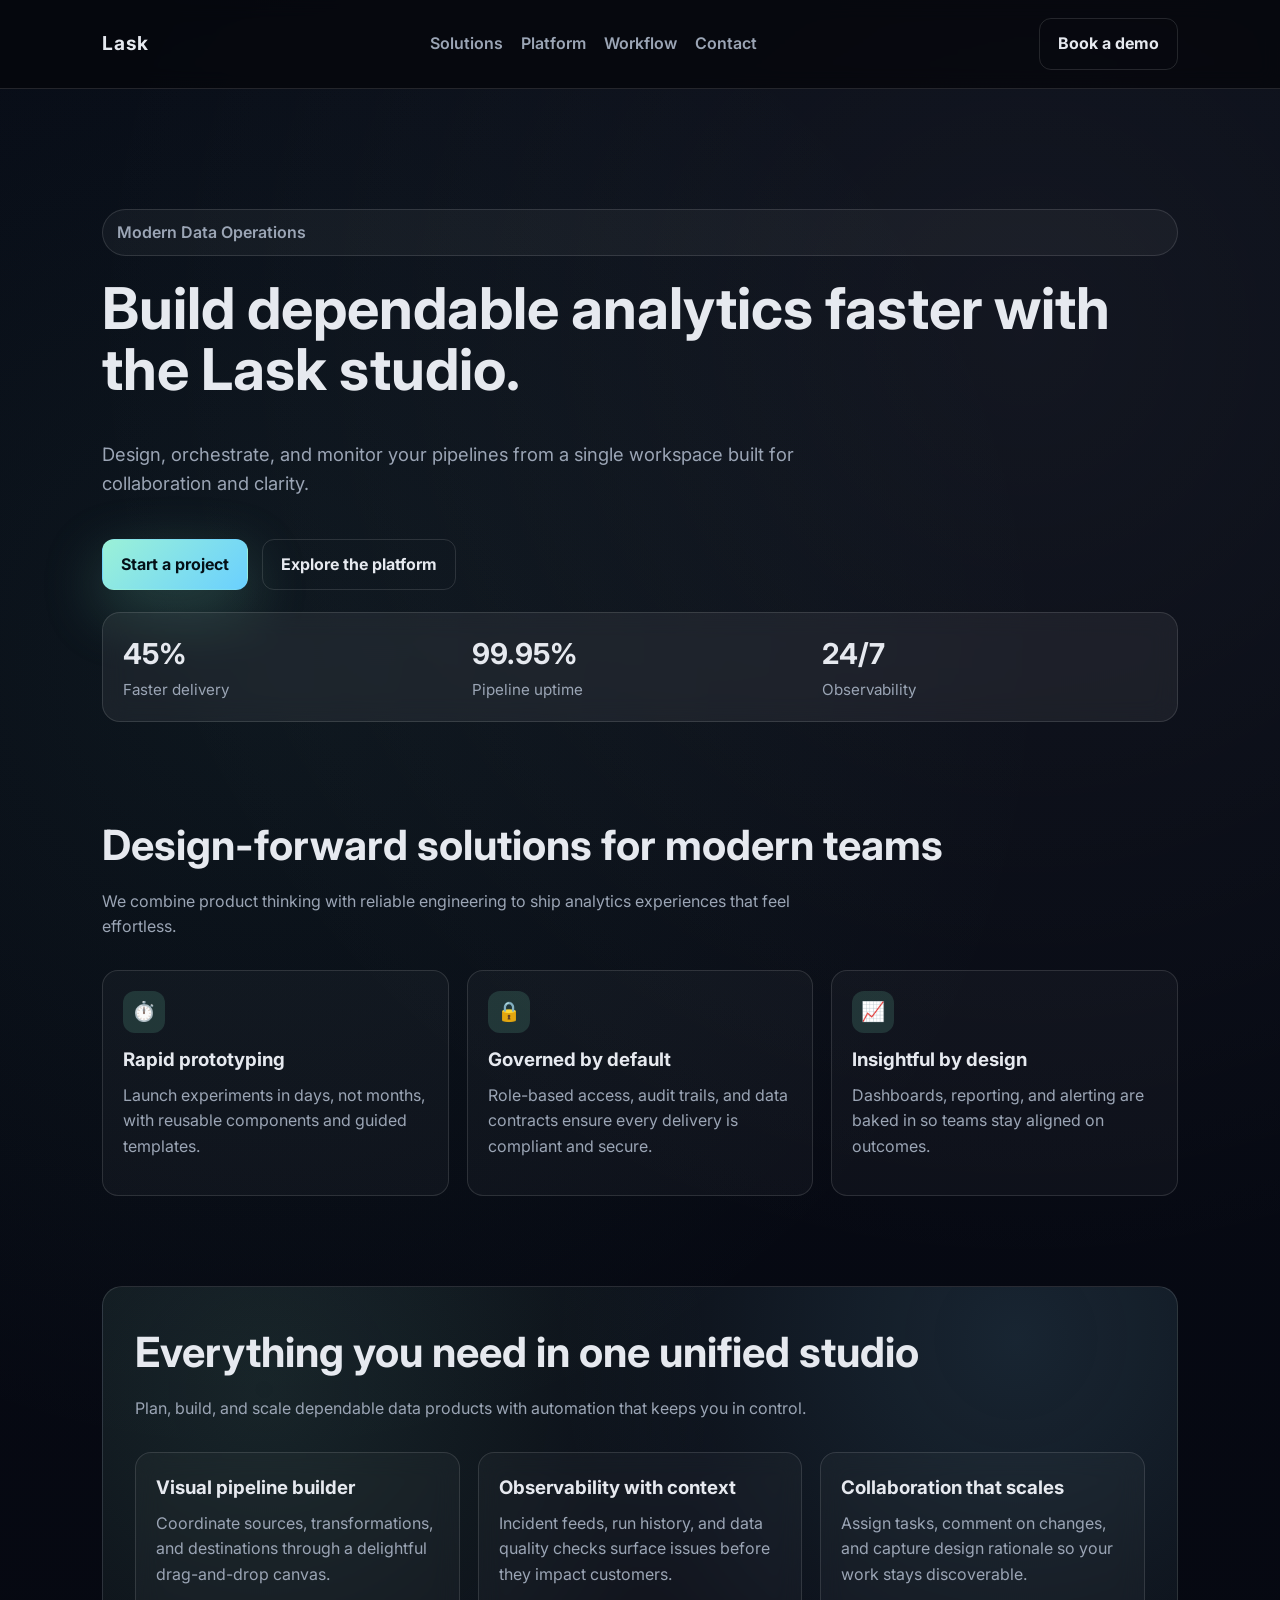
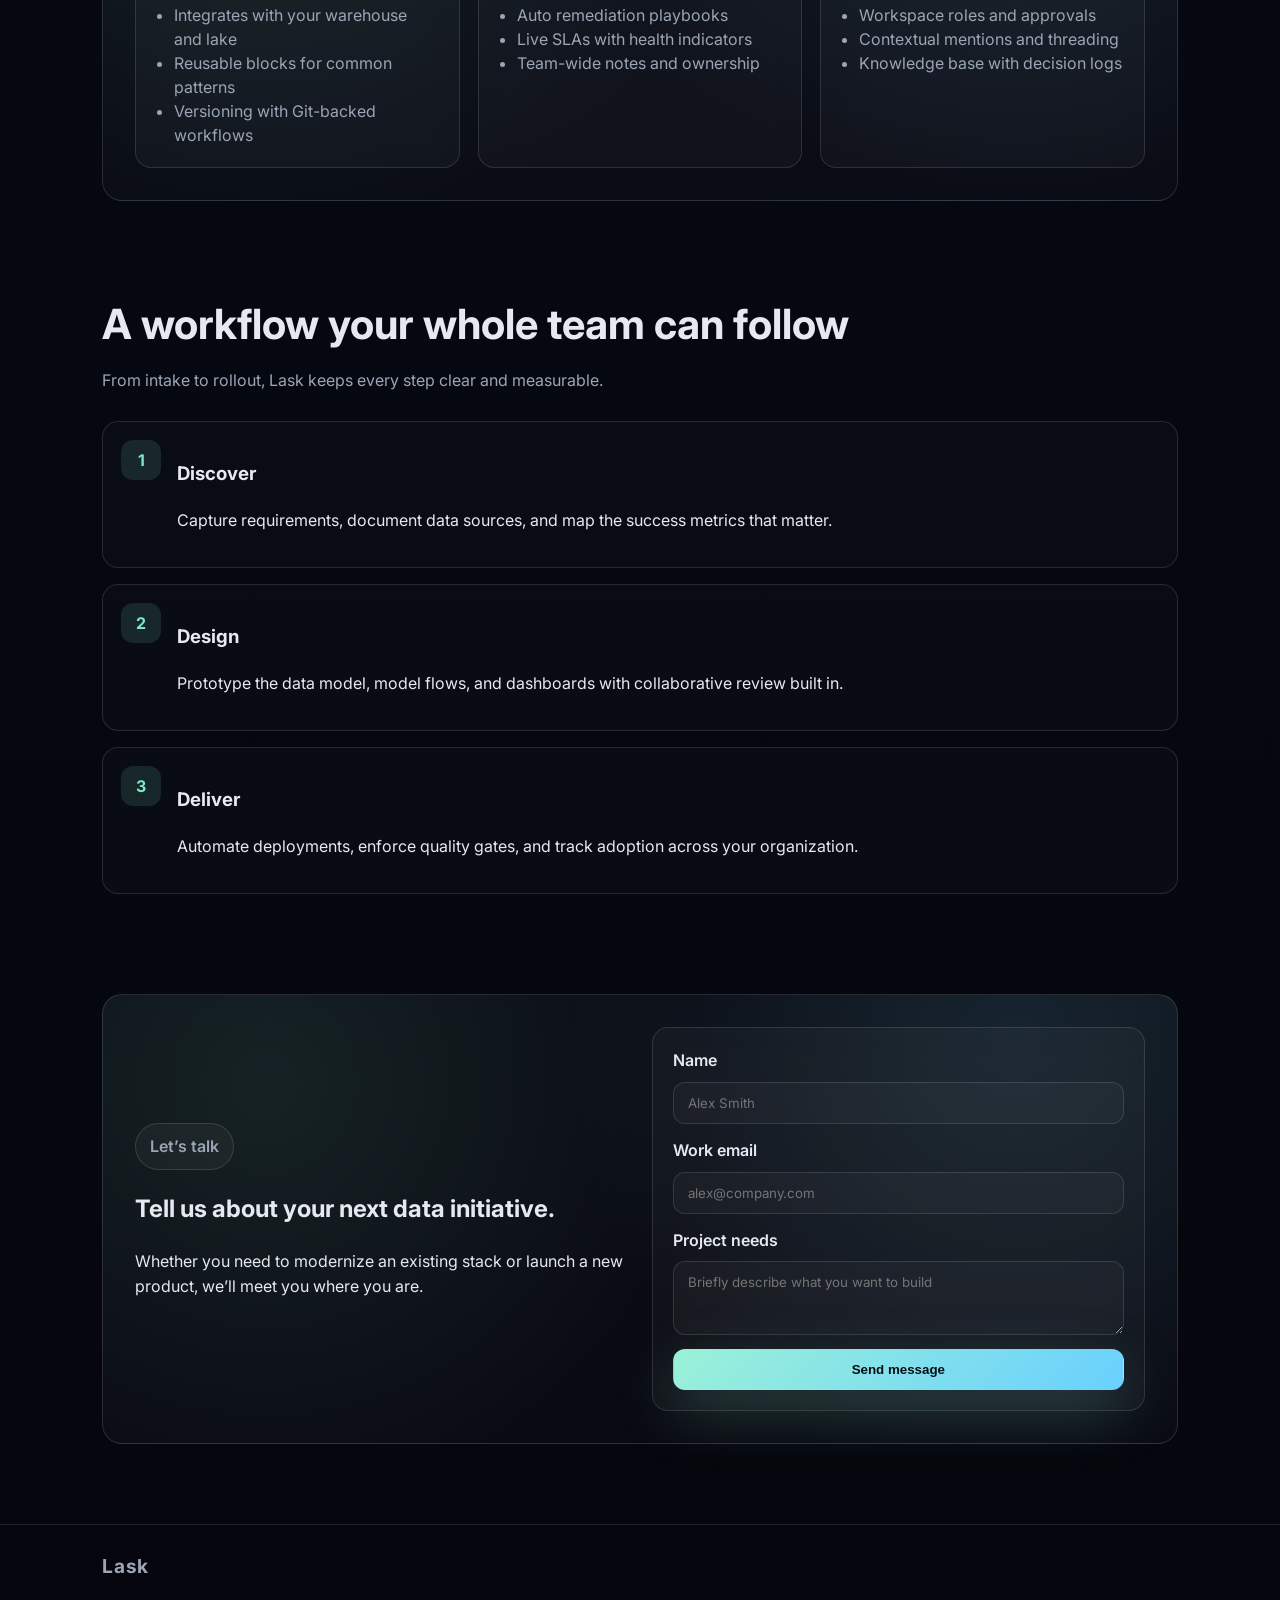
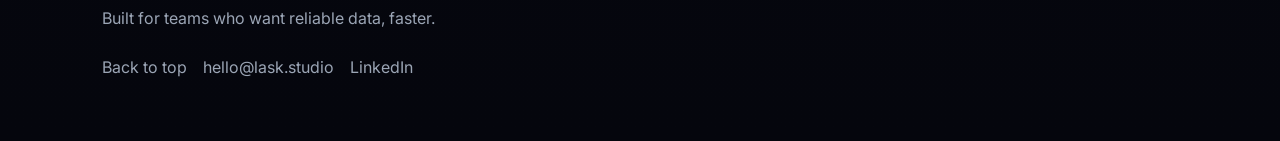
==== index.html @ 2c367c7c "Create single-page Lask website" ====
<!doctype html>
<html lang="en">
<head>
  <meta charset="UTF-8" />
  <meta name="viewport" content="width=device-width, initial-scale=1.0" />
  <title>Lask | Modern Data Ops Studio</title>
  <link rel="preconnect" href="https://fonts.googleapis.com" />
  <link rel="preconnect" href="https://fonts.gstatic.com" crossorigin />
  <link href="https://fonts.googleapis.com/css2?family=Inter:wght@400;500;600;700&display=swap" rel="stylesheet" />
  <link rel="stylesheet" href="styles.css" />
</head>
<body>
  <header class="topbar">
    <div class="logo">Lask</div>
    <nav>
      <a href="#solutions">Solutions</a>
      <a href="#platform">Platform</a>
      <a href="#workflow">Workflow</a>
      <a href="#contact">Contact</a>
    </nav>
    <a class="button ghost" href="#contact">Book a demo</a>
  </header>

  <main>
    <section class="hero" id="top">
      <div class="pill">Modern Data Operations</div>
      <h1>Build dependable analytics faster with the Lask studio.</h1>
      <p class="lede">Design, orchestrate, and monitor your pipelines from a single workspace built for collaboration and clarity.</p>
      <div class="actions">
        <a class="button" href="#contact">Start a project</a>
        <a class="button ghost" href="#platform">Explore the platform</a>
      </div>
      <div class="glass metrics">
        <div>
          <span class="metric">45%</span>
          <span class="label">Faster delivery</span>
        </div>
        <div>
          <span class="metric">99.95%</span>
          <span class="label">Pipeline uptime</span>
        </div>
        <div>
          <span class="metric">24/7</span>
          <span class="label">Observability</span>
        </div>
      </div>
    </section>

    <section class="section" id="solutions">
      <div class="section-heading">
        <h2>Design-forward solutions for modern teams</h2>
        <p>We combine product thinking with reliable engineering to ship analytics experiences that feel effortless.</p>
      </div>
      <div class="grid features">
        <article class="card">
          <div class="icon">⏱️</div>
          <h3>Rapid prototyping</h3>
          <p>Launch experiments in days, not months, with reusable components and guided templates.</p>
        </article>
        <article class="card">
          <div class="icon">🔒</div>
          <h3>Governed by default</h3>
          <p>Role-based access, audit trails, and data contracts ensure every delivery is compliant and secure.</p>
        </article>
        <article class="card">
          <div class="icon">📈</div>
          <h3>Insightful by design</h3>
          <p>Dashboards, reporting, and alerting are baked in so teams stay aligned on outcomes.</p>
        </article>
      </div>
    </section>

    <section class="section highlight" id="platform">
      <div class="section-heading">
        <h2>Everything you need in one unified studio</h2>
        <p>Plan, build, and scale dependable data products with automation that keeps you in control.</p>
      </div>
      <div class="grid platform">
        <div class="card glass">
          <h3>Visual pipeline builder</h3>
          <p>Coordinate sources, transformations, and destinations through a delightful drag-and-drop canvas.</p>
          <ul>
            <li>Integrates with your warehouse and lake</li>
            <li>Reusable blocks for common patterns</li>
            <li>Versioning with Git-backed workflows</li>
          </ul>
        </div>
        <div class="card glass">
          <h3>Observability with context</h3>
          <p>Incident feeds, run history, and data quality checks surface issues before they impact customers.</p>
          <ul>
            <li>Auto remediation playbooks</li>
            <li>Live SLAs with health indicators</li>
            <li>Team-wide notes and ownership</li>
          </ul>
        </div>
        <div class="card glass">
          <h3>Collaboration that scales</h3>
          <p>Assign tasks, comment on changes, and capture design rationale so your work stays discoverable.</p>
          <ul>
            <li>Workspace roles and approvals</li>
            <li>Contextual mentions and threading</li>
            <li>Knowledge base with decision logs</li>
          </ul>
        </div>
      </div>
    </section>

    <section class="section" id="workflow">
      <div class="section-heading">
        <h2>A workflow your whole team can follow</h2>
        <p>From intake to rollout, Lask keeps every step clear and measurable.</p>
      </div>
      <div class="timeline">
        <div class="step">
          <div class="bubble">1</div>
          <div>
            <h3>Discover</h3>
            <p>Capture requirements, document data sources, and map the success metrics that matter.</p>
          </div>
        </div>
        <div class="step">
          <div class="bubble">2</div>
          <div>
            <h3>Design</h3>
            <p>Prototype the data model, model flows, and dashboards with collaborative review built in.</p>
          </div>
        </div>
        <div class="step">
          <div class="bubble">3</div>
          <div>
            <h3>Deliver</h3>
            <p>Automate deployments, enforce quality gates, and track adoption across your organization.</p>
          </div>
        </div>
      </div>
    </section>

    <section class="section highlight cta" id="contact">
      <div>
        <div class="pill">Let’s talk</div>
        <h2>Tell us about your next data initiative.</h2>
        <p>Whether you need to modernize an existing stack or launch a new product, we’ll meet you where you are.</p>
      </div>
      <form class="card glass form">
        <label>
          Name
          <input type="text" name="name" placeholder="Alex Smith" required />
        </label>
        <label>
          Work email
          <input type="email" name="email" placeholder="alex@company.com" required />
        </label>
        <label>
          Project needs
          <textarea name="project" rows="3" placeholder="Briefly describe what you want to build"></textarea>
        </label>
        <button type="submit" class="button">Send message</button>
      </form>
    </section>
  </main>

  <footer class="footer">
    <div class="logo">Lask</div>
    <p>Built for teams who want reliable data, faster.</p>
    <div class="footer-links">
      <a href="#top">Back to top</a>
      <a href="mailto:hello@lask.studio">hello@lask.studio</a>
      <a href="https://www.linkedin.com" target="_blank" rel="noreferrer">LinkedIn</a>
    </div>
  </footer>
</body>
</html>
---- styles.css ----
:root {
  --bg: #06080f;
  --card: rgba(255, 255, 255, 0.06);
  --accent: #7fe7c4;
  --text: #e6e9ef;
  --muted: #9ba5b5;
  --border: rgba(255, 255, 255, 0.12);
  --glow: 0 20px 60px rgba(127, 231, 196, 0.25);
  font-size: 16px;
}

* {
  box-sizing: border-box;
}

body {
  margin: 0;
  font-family: 'Inter', system-ui, -apple-system, sans-serif;
  background: radial-gradient(circle at 20% 20%, rgba(127, 231, 196, 0.06), transparent 28%),
    radial-gradient(circle at 80% 10%, rgba(255, 255, 255, 0.05), transparent 30%),
    linear-gradient(180deg, #070b16 0%, #05060d 100%);
  color: var(--text);
  line-height: 1.6;
  min-height: 100vh;
}

main {
  padding: 120px min(8vw, 120px) 80px;
}

a {
  color: inherit;
  text-decoration: none;
}

a:hover {
  color: var(--accent);
}

.topbar {
  position: sticky;
  top: 0;
  display: flex;
  align-items: center;
  justify-content: space-between;
  padding: 18px min(8vw, 120px);
  background: rgba(5, 7, 12, 0.8);
  border-bottom: 1px solid var(--border);
  backdrop-filter: blur(10px);
  z-index: 10;
}

.topbar nav {
  display: flex;
  gap: 18px;
  font-weight: 600;
  color: var(--muted);
}

.logo {
  font-weight: 700;
  letter-spacing: 0.6px;
  font-size: 1.2rem;
}

.button {
  display: inline-flex;
  align-items: center;
  justify-content: center;
  gap: 8px;
  padding: 12px 18px;
  border-radius: 12px;
  border: 1px solid transparent;
  background: linear-gradient(135deg, #9bf1d7, #6ad0ff);
  color: #041017;
  font-weight: 700;
  box-shadow: var(--glow);
  transition: transform 0.18s ease, box-shadow 0.18s ease;
}

.button:hover {
  transform: translateY(-2px);
  box-shadow: 0 12px 40px rgba(122, 215, 252, 0.35);
}

.button.ghost {
  background: transparent;
  border: 1px solid var(--border);
  color: var(--text);
  box-shadow: none;
}

.hero {
  display: grid;
  gap: 22px;
  text-align: left;
}

.hero h1 {
  font-size: clamp(2.8rem, 5vw, 3.6rem);
  line-height: 1.05;
  margin: 0;
}

.lede {
  font-size: 1.15rem;
  color: var(--muted);
  max-width: 760px;
}

.actions {
  display: flex;
  gap: 14px;
  flex-wrap: wrap;
}

.pill {
  display: inline-flex;
  align-items: center;
  gap: 8px;
  padding: 10px 14px;
  border-radius: 999px;
  background: rgba(255, 255, 255, 0.04);
  border: 1px solid var(--border);
  color: var(--muted);
  font-weight: 600;
}

.glass {
  background: var(--card);
  border: 1px solid var(--border);
  border-radius: 18px;
  backdrop-filter: blur(12px);
}

.metrics {
  display: grid;
  grid-template-columns: repeat(auto-fit, minmax(180px, 1fr));
  gap: 14px;
  padding: 18px 20px;
}

.metrics .metric {
  display: block;
  font-size: 1.8rem;
  font-weight: 700;
}

.metrics .label {
  color: var(--muted);
  font-size: 0.95rem;
}

.section {
  margin-top: 90px;
}

.section-heading h2 {
  margin: 0 0 10px;
  font-size: clamp(2rem, 4vw, 2.6rem);
}

.section-heading p {
  margin: 0;
  color: var(--muted);
  max-width: 700px;
}

.grid {
  display: grid;
  gap: 18px;
  margin-top: 30px;
}

.features {
  grid-template-columns: repeat(auto-fit, minmax(220px, 1fr));
}

.platform {
  grid-template-columns: repeat(auto-fit, minmax(260px, 1fr));
}

.card {
  padding: 20px;
  border-radius: 16px;
  border: 1px solid var(--border);
  background: rgba(255, 255, 255, 0.03);
}

.card h3 {
  margin-top: 0;
  margin-bottom: 8px;
}

.card p {
  color: var(--muted);
  margin-top: 0;
}

.card ul {
  margin: 10px 0 0;
  padding-left: 18px;
  color: var(--muted);
  line-height: 1.5;
}

.icon {
  width: 42px;
  height: 42px;
  border-radius: 12px;
  display: grid;
  place-items: center;
  background: rgba(127, 231, 196, 0.15);
  color: #7fe7c4;
  margin-bottom: 12px;
  font-size: 1.2rem;
}

.highlight {
  background: radial-gradient(circle at 15% 20%, rgba(127, 231, 196, 0.1), transparent 45%),
    radial-gradient(circle at 85% 10%, rgba(122, 215, 252, 0.12), transparent 45%),
    rgba(255, 255, 255, 0.02);
  border-radius: 20px;
  padding: 32px;
  border: 1px solid var(--border);
}

.timeline {
  display: grid;
  gap: 16px;
  margin-top: 28px;
}

.step {
  display: grid;
  grid-template-columns: auto 1fr;
  gap: 16px;
  padding: 18px;
  border: 1px solid var(--border);
  border-radius: 16px;
  background: rgba(255, 255, 255, 0.02);
}

.bubble {
  width: 40px;
  height: 40px;
  display: grid;
  place-items: center;
  border-radius: 12px;
  background: rgba(127, 231, 196, 0.12);
  color: #7fe7c4;
  font-weight: 700;
}

.cta {
  display: grid;
  grid-template-columns: repeat(auto-fit, minmax(260px, 1fr));
  align-items: center;
  gap: 24px;
  margin-top: 100px;
}

.form {
  display: grid;
  gap: 14px;
}

label {
  display: grid;
  gap: 8px;
  font-weight: 600;
  color: var(--text);
}

input,
textarea {
  padding: 12px 14px;
  border-radius: 12px;
  border: 1px solid var(--border);
  background: rgba(255, 255, 255, 0.03);
  color: var(--text);
  font-family: inherit;
}

input:focus,
textarea:focus {
  outline: 1px solid var(--accent);
  box-shadow: 0 0 0 4px rgba(127, 231, 196, 0.08);
}

.footer {
  padding: 26px min(8vw, 120px) 60px;
  color: var(--muted);
  border-top: 1px solid var(--border);
  display: grid;
  gap: 8px;
}

.footer-links {
  display: flex;
  gap: 16px;
  flex-wrap: wrap;
}

@media (max-width: 720px) {
  .topbar nav {
    display: none;
  }

  main {
    padding: 100px 18px 60px;
  }

  .topbar {
    padding: 18px;
  }
}
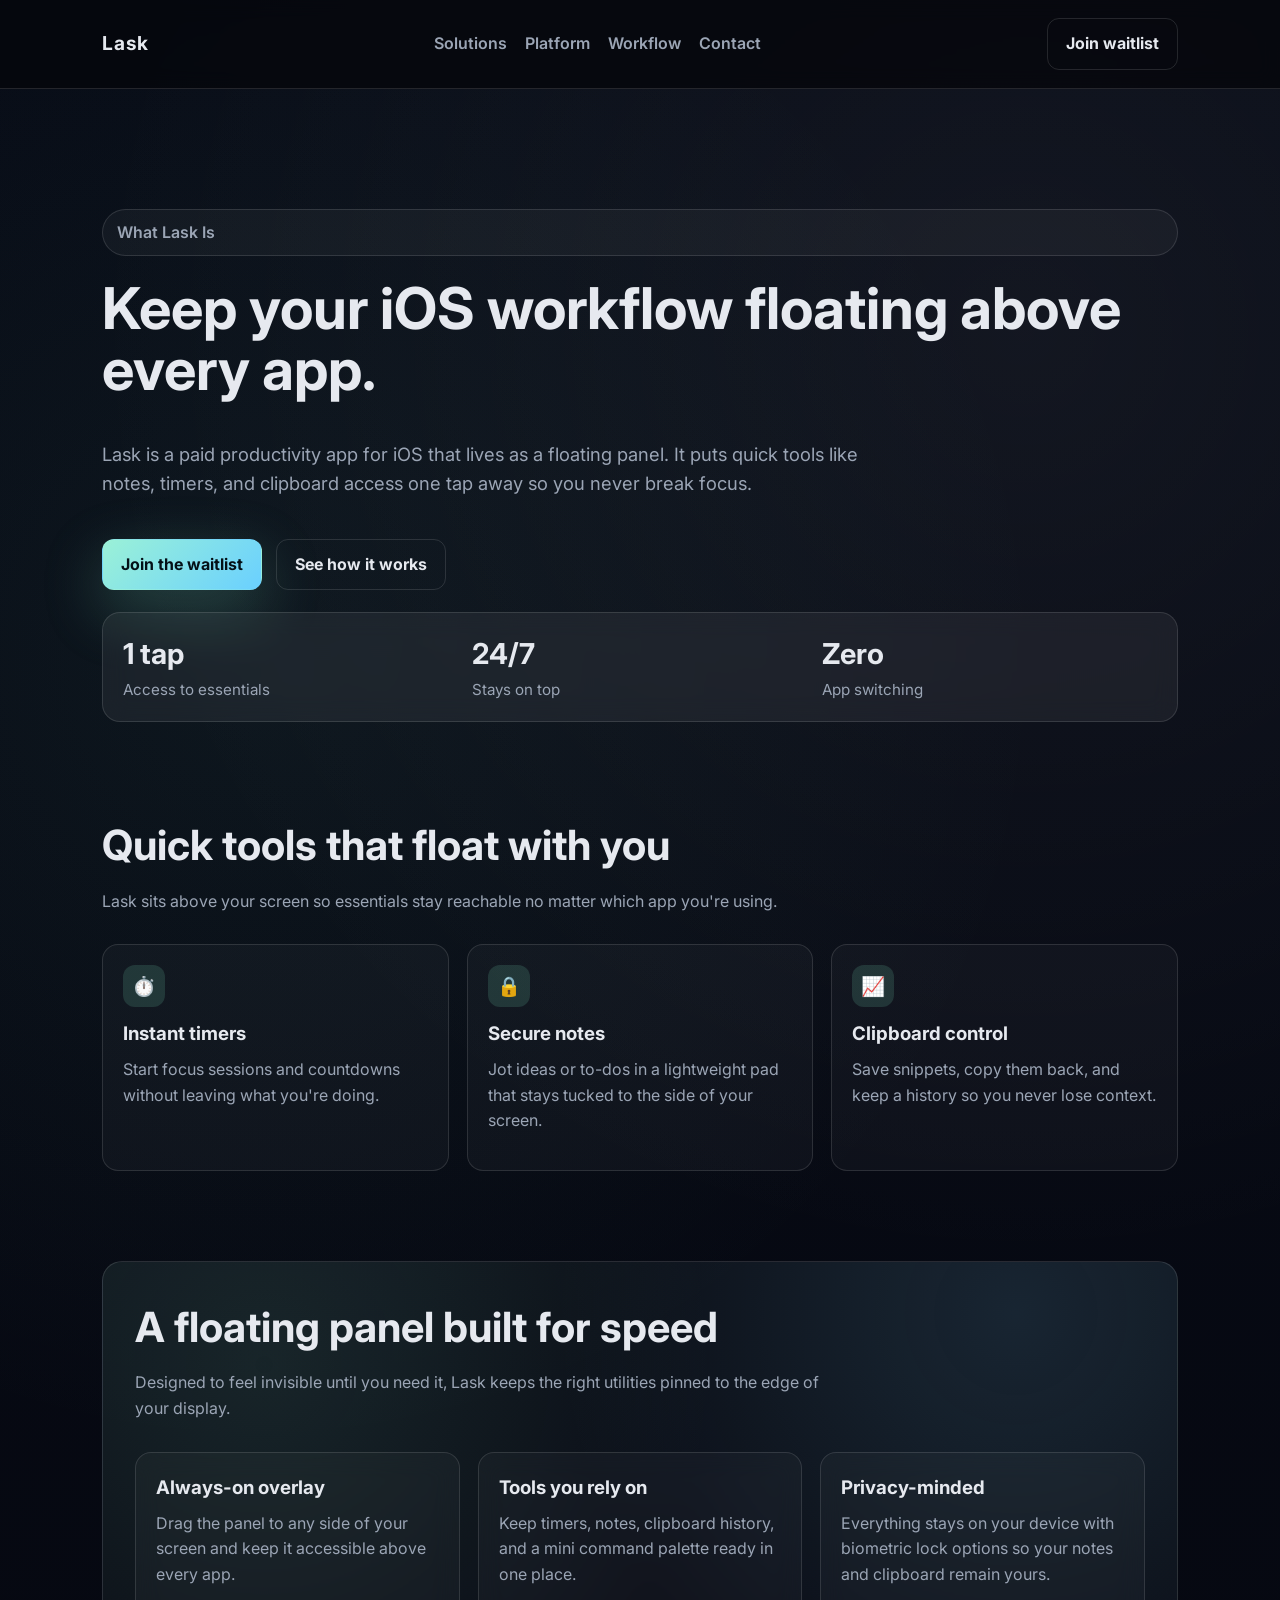
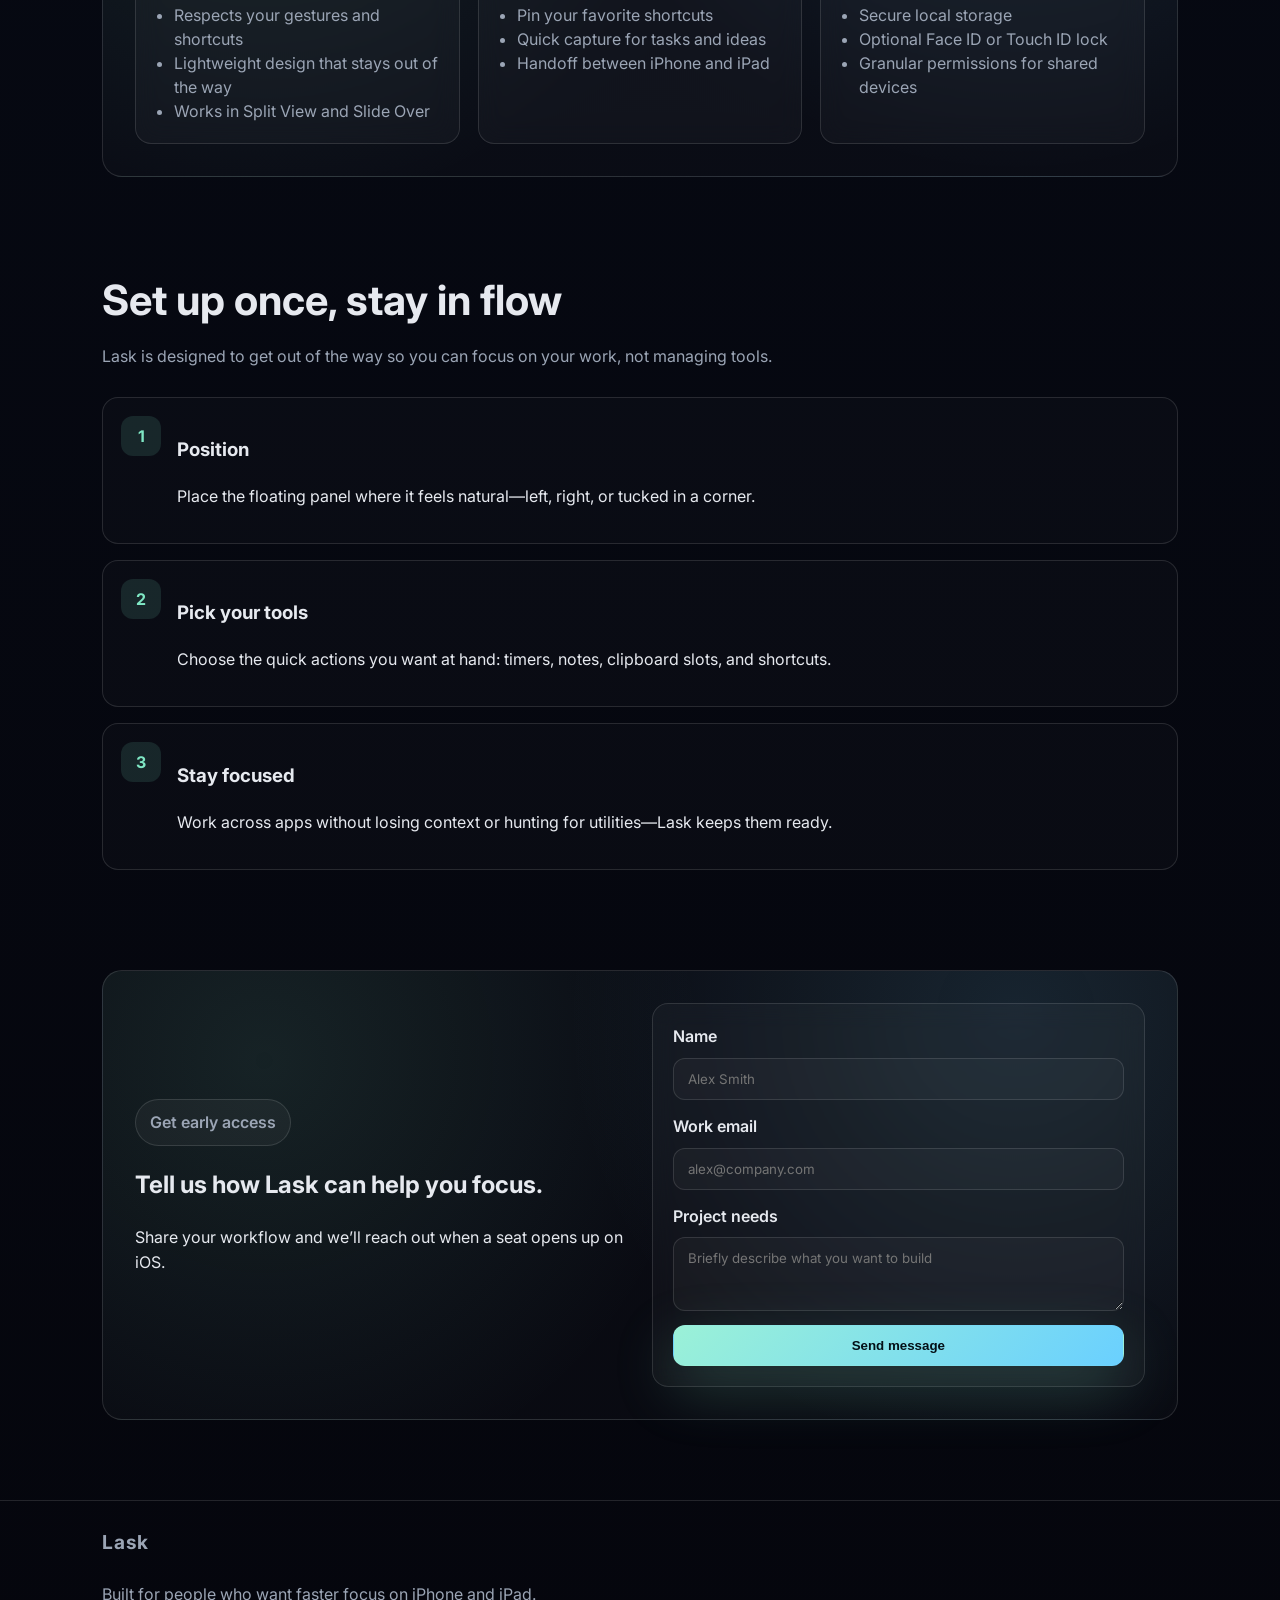
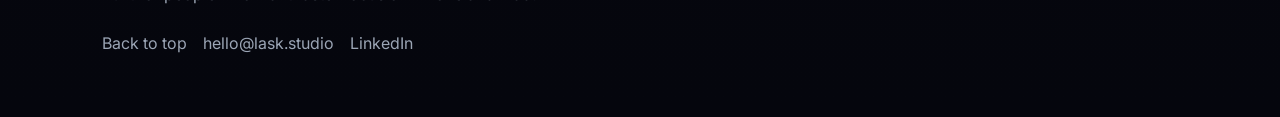
==== commit 57b44cc2: "Update site copy for iOS floating panel" ====
--- a/index.html
+++ b/index.html
@@ -3,7 +3,7 @@
 <head>
   <meta charset="UTF-8" />
   <meta name="viewport" content="width=device-width, initial-scale=1.0" />
-  <title>Lask | Modern Data Ops Studio</title>
+  <title>Lask | Floating Productivity Panel for iOS</title>
   <link rel="preconnect" href="https://fonts.googleapis.com" />
   <link rel="preconnect" href="https://fonts.gstatic.com" crossorigin />
   <link href="https://fonts.googleapis.com/css2?family=Inter:wght@400;500;600;700&display=swap" rel="stylesheet" />
@@ -18,89 +18,89 @@
       <a href="#workflow">Workflow</a>
       <a href="#contact">Contact</a>
     </nav>
-    <a class="button ghost" href="#contact">Book a demo</a>
+    <a class="button ghost" href="#contact">Join waitlist</a>
   </header>
 
   <main>
     <section class="hero" id="top">
-      <div class="pill">Modern Data Operations</div>
-      <h1>Build dependable analytics faster with the Lask studio.</h1>
-      <p class="lede">Design, orchestrate, and monitor your pipelines from a single workspace built for collaboration and clarity.</p>
+      <div class="pill">What Lask Is</div>
+      <h1>Keep your iOS workflow floating above every app.</h1>
+      <p class="lede">Lask is a paid productivity app for iOS that lives as a floating panel. It puts quick tools like notes, timers, and clipboard access one tap away so you never break focus.</p>
       <div class="actions">
-        <a class="button" href="#contact">Start a project</a>
-        <a class="button ghost" href="#platform">Explore the platform</a>
+        <a class="button" href="#contact">Join the waitlist</a>
+        <a class="button ghost" href="#platform">See how it works</a>
       </div>
       <div class="glass metrics">
         <div>
-          <span class="metric">45%</span>
-          <span class="label">Faster delivery</span>
-        </div>
-        <div>
-          <span class="metric">99.95%</span>
-          <span class="label">Pipeline uptime</span>
+          <span class="metric">1 tap</span>
+          <span class="label">Access to essentials</span>
         </div>
         <div>
           <span class="metric">24/7</span>
-          <span class="label">Observability</span>
+          <span class="label">Stays on top</span>
+        </div>
+        <div>
+          <span class="metric">Zero</span>
+          <span class="label">App switching</span>
         </div>
       </div>
     </section>
 
     <section class="section" id="solutions">
       <div class="section-heading">
-        <h2>Design-forward solutions for modern teams</h2>
-        <p>We combine product thinking with reliable engineering to ship analytics experiences that feel effortless.</p>
+        <h2>Quick tools that float with you</h2>
+        <p>Lask sits above your screen so essentials stay reachable no matter which app you're using.</p>
       </div>
       <div class="grid features">
         <article class="card">
           <div class="icon">⏱️</div>
-          <h3>Rapid prototyping</h3>
-          <p>Launch experiments in days, not months, with reusable components and guided templates.</p>
+          <h3>Instant timers</h3>
+          <p>Start focus sessions and countdowns without leaving what you're doing.</p>
         </article>
         <article class="card">
           <div class="icon">🔒</div>
-          <h3>Governed by default</h3>
-          <p>Role-based access, audit trails, and data contracts ensure every delivery is compliant and secure.</p>
+          <h3>Secure notes</h3>
+          <p>Jot ideas or to-dos in a lightweight pad that stays tucked to the side of your screen.</p>
         </article>
         <article class="card">
           <div class="icon">📈</div>
-          <h3>Insightful by design</h3>
-          <p>Dashboards, reporting, and alerting are baked in so teams stay aligned on outcomes.</p>
+          <h3>Clipboard control</h3>
+          <p>Save snippets, copy them back, and keep a history so you never lose context.</p>
         </article>
       </div>
     </section>
 
     <section class="section highlight" id="platform">
       <div class="section-heading">
-        <h2>Everything you need in one unified studio</h2>
-        <p>Plan, build, and scale dependable data products with automation that keeps you in control.</p>
+        <h2>A floating panel built for speed</h2>
+        <p>Designed to feel invisible until you need it, Lask keeps the right utilities pinned to the edge of your display.</p>
       </div>
       <div class="grid platform">
         <div class="card glass">
-          <h3>Visual pipeline builder</h3>
-          <p>Coordinate sources, transformations, and destinations through a delightful drag-and-drop canvas.</p>
+          <h3>Always-on overlay</h3>
+          <p>Drag the panel to any side of your screen and keep it accessible above every app.</p>
           <ul>
-            <li>Integrates with your warehouse and lake</li>
-            <li>Reusable blocks for common patterns</li>
-            <li>Versioning with Git-backed workflows</li>
+            <li>Respects your gestures and shortcuts</li>
+            <li>Lightweight design that stays out of the way</li>
+            <li>Works in Split View and Slide Over</li>
           </ul>
         </div>
         <div class="card glass">
-          <h3>Observability with context</h3>
-          <p>Incident feeds, run history, and data quality checks surface issues before they impact customers.</p>
+          <h3>Tools you rely on</h3>
+          <p>Keep timers, notes, clipboard history, and a mini command palette ready in one place.</p>
           <ul>
-            <li>Auto remediation playbooks</li>
-            <li>Live SLAs with health indicators</li>
-            <li>Team-wide notes and ownership</li>
+            <li>Pin your favorite shortcuts</li>
+            <li>Quick capture for tasks and ideas</li>
+            <li>Handoff between iPhone and iPad</li>
           </ul>
         </div>
         <div class="card glass">
-          <h3>Collaboration that scales</h3>
-          <p>Assign tasks, comment on changes, and capture design rationale so your work stays discoverable.</p>
+          <h3>Privacy-minded</h3>
+          <p>Everything stays on your device with biometric lock options so your notes and clipboard remain yours.</p>
           <ul>
-            <li>Workspace roles and approvals</li>
-            <li>Contextual mentions and threading</li>
-            <li>Knowledge base with decision logs</li>
+            <li>Secure local storage</li>
+            <li>Optional Face ID or Touch ID lock</li>
+            <li>Granular permissions for shared devices</li>
           </ul>
         </div>
       </div>
@@ -108,29 +108,29 @@
 
     <section class="section" id="workflow">
       <div class="section-heading">
-        <h2>A workflow your whole team can follow</h2>
-        <p>From intake to rollout, Lask keeps every step clear and measurable.</p>
+        <h2>Set up once, stay in flow</h2>
+        <p>Lask is designed to get out of the way so you can focus on your work, not managing tools.</p>
       </div>
       <div class="timeline">
         <div class="step">
           <div class="bubble">1</div>
           <div>
-            <h3>Discover</h3>
-            <p>Capture requirements, document data sources, and map the success metrics that matter.</p>
+            <h3>Position</h3>
+            <p>Place the floating panel where it feels natural—left, right, or tucked in a corner.</p>
           </div>
         </div>
         <div class="step">
           <div class="bubble">2</div>
           <div>
-            <h3>Design</h3>
-            <p>Prototype the data model, model flows, and dashboards with collaborative review built in.</p>
+            <h3>Pick your tools</h3>
+            <p>Choose the quick actions you want at hand: timers, notes, clipboard slots, and shortcuts.</p>
           </div>
         </div>
         <div class="step">
           <div class="bubble">3</div>
           <div>
-            <h3>Deliver</h3>
-            <p>Automate deployments, enforce quality gates, and track adoption across your organization.</p>
+            <h3>Stay focused</h3>
+            <p>Work across apps without losing context or hunting for utilities—Lask keeps them ready.</p>
           </div>
         </div>
       </div>
@@ -138,9 +138,9 @@
 
     <section class="section highlight cta" id="contact">
       <div>
-        <div class="pill">Let’s talk</div>
-        <h2>Tell us about your next data initiative.</h2>
-        <p>Whether you need to modernize an existing stack or launch a new product, we’ll meet you where you are.</p>
+        <div class="pill">Get early access</div>
+        <h2>Tell us how Lask can help you focus.</h2>
+        <p>Share your workflow and we’ll reach out when a seat opens up on iOS.</p>
       </div>
       <form class="card glass form">
         <label>
@@ -162,7 +162,7 @@
 
   <footer class="footer">
     <div class="logo">Lask</div>
-    <p>Built for teams who want reliable data, faster.</p>
+    <p>Built for people who want faster focus on iPhone and iPad.</p>
     <div class="footer-links">
       <a href="#top">Back to top</a>
       <a href="mailto:hello@lask.studio">hello@lask.studio</a>
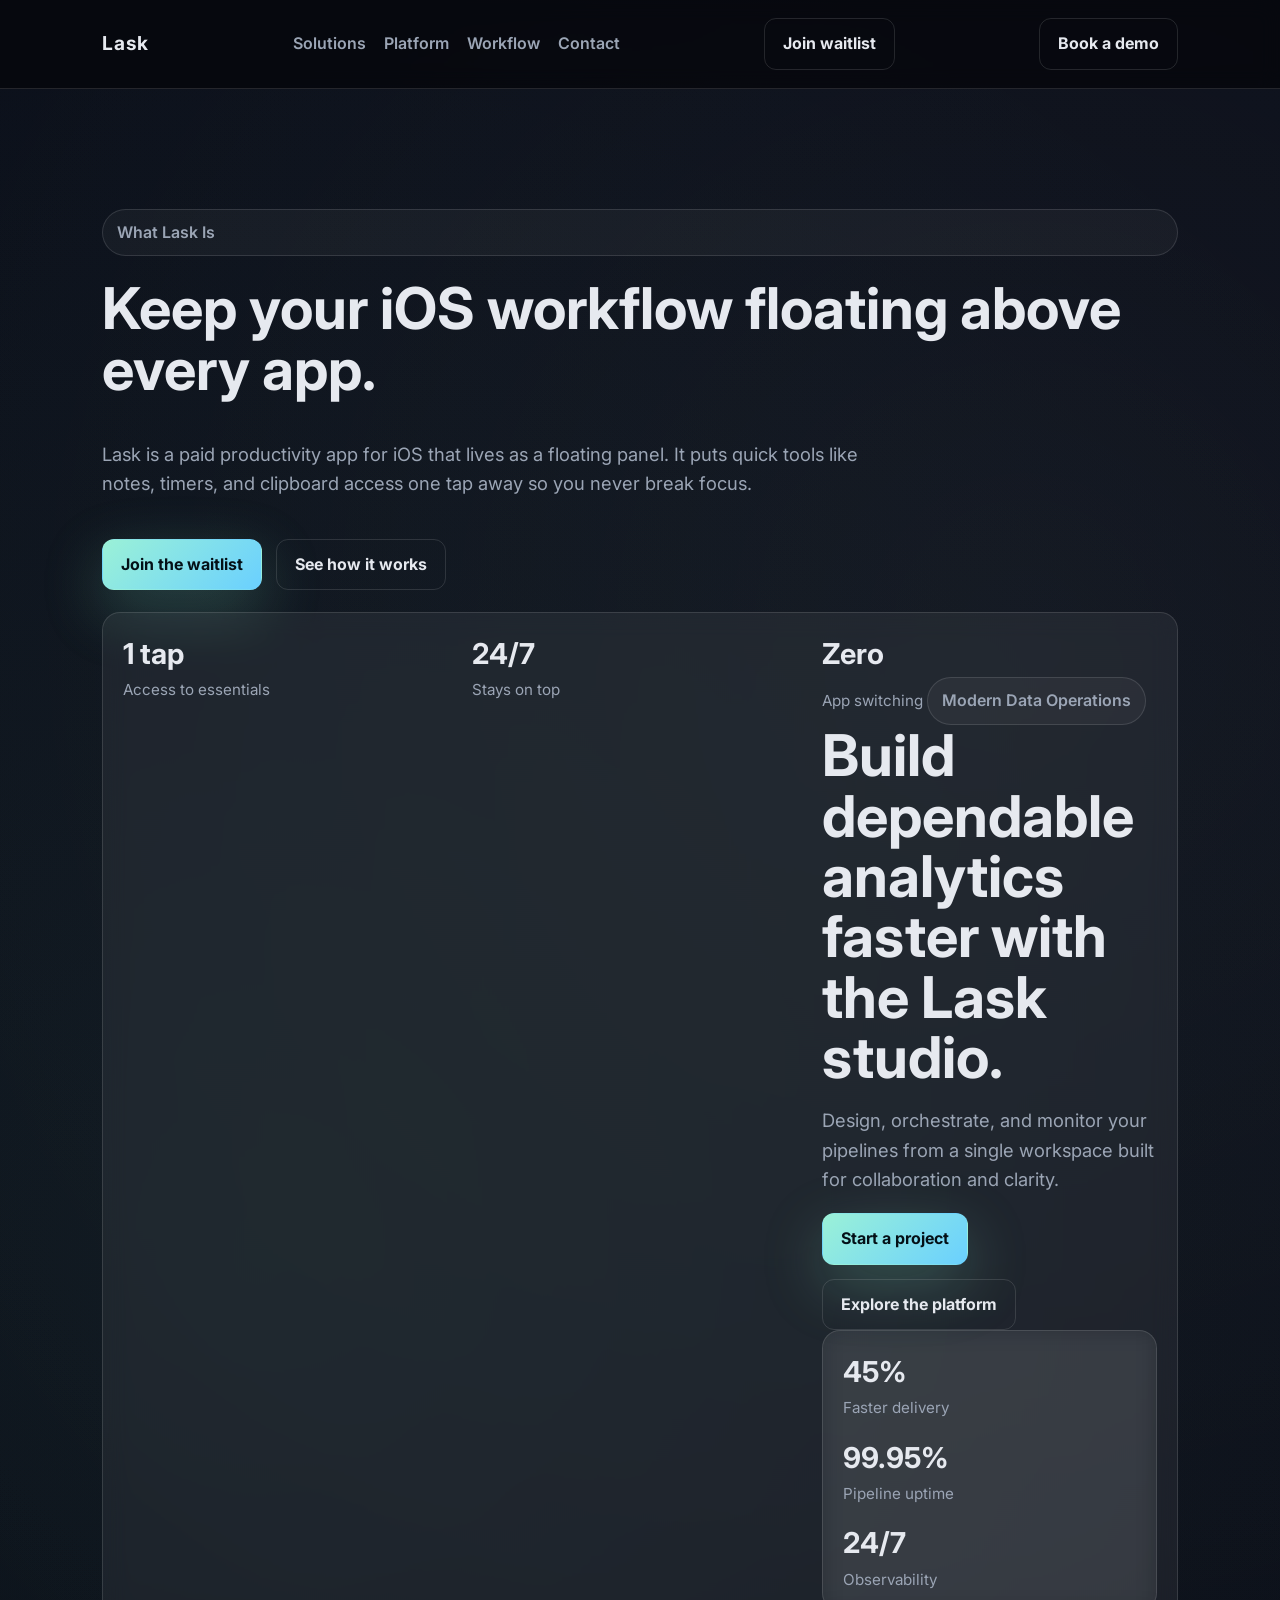
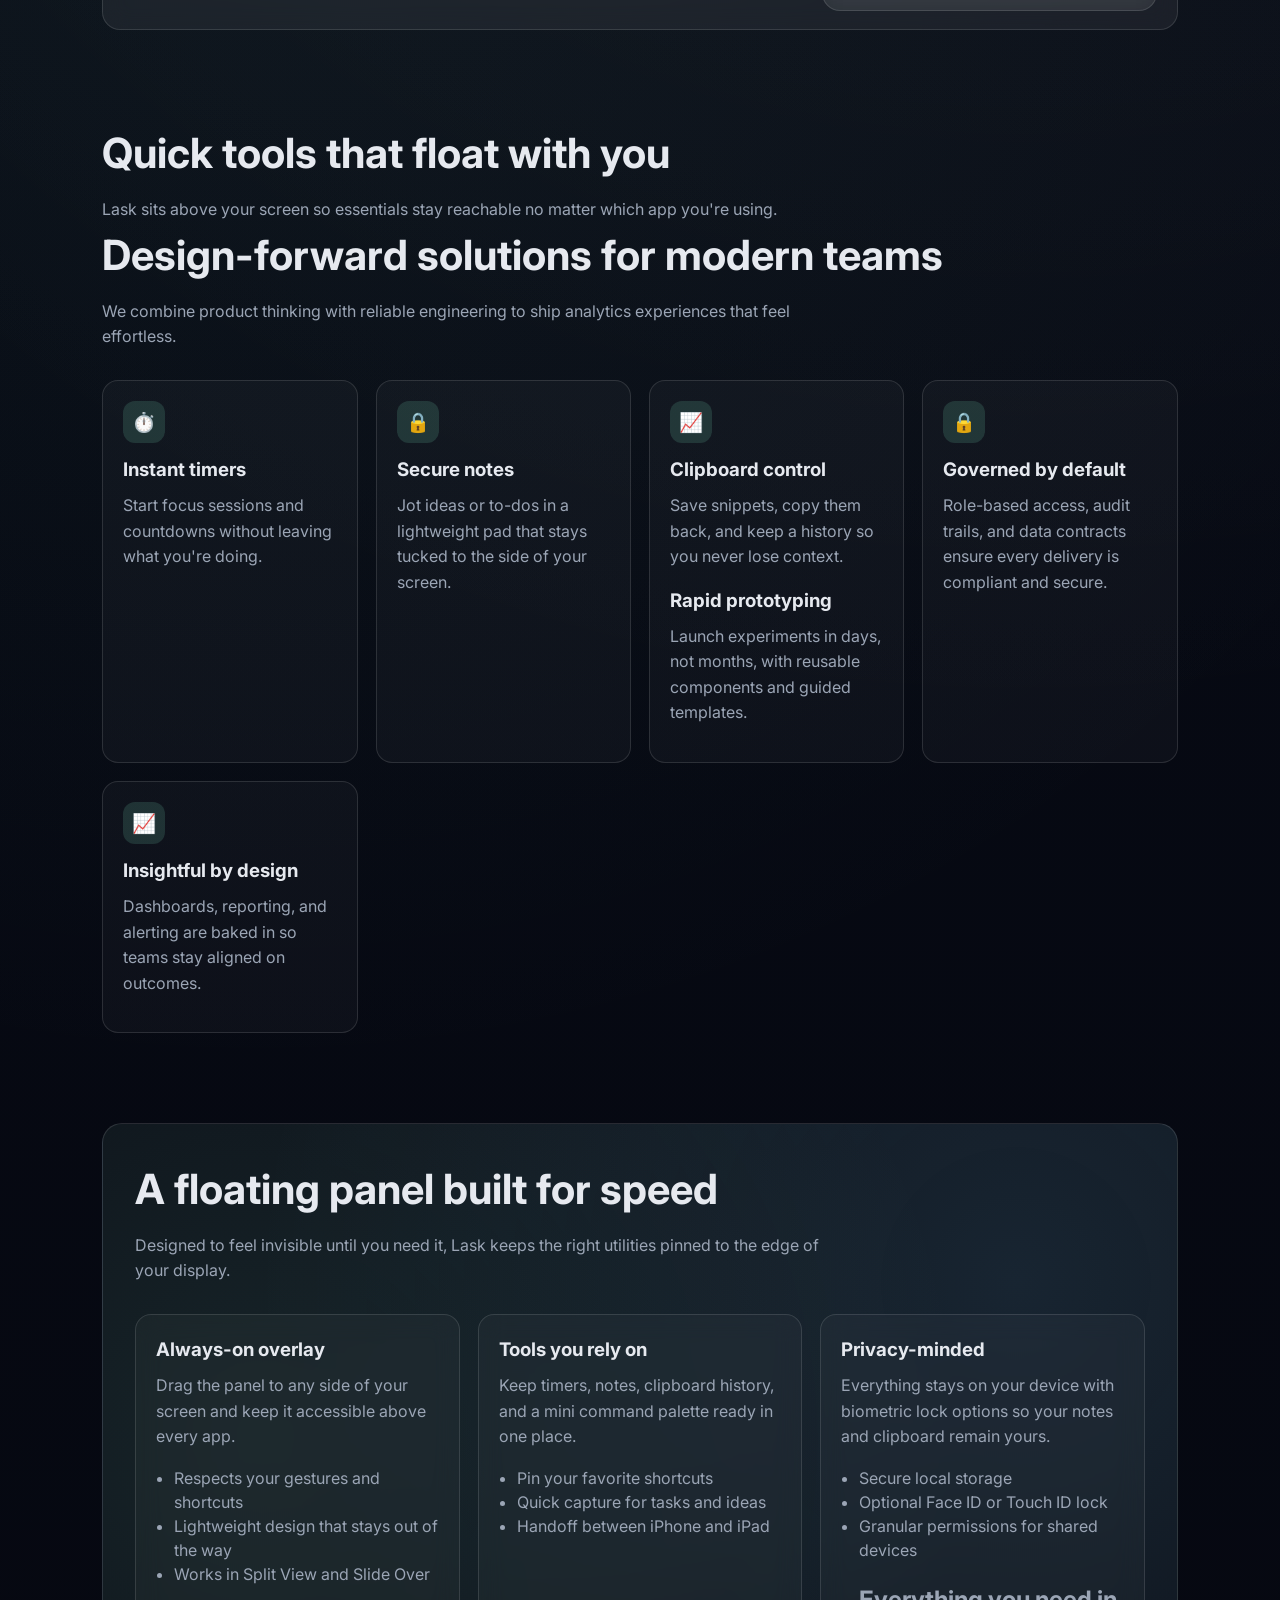
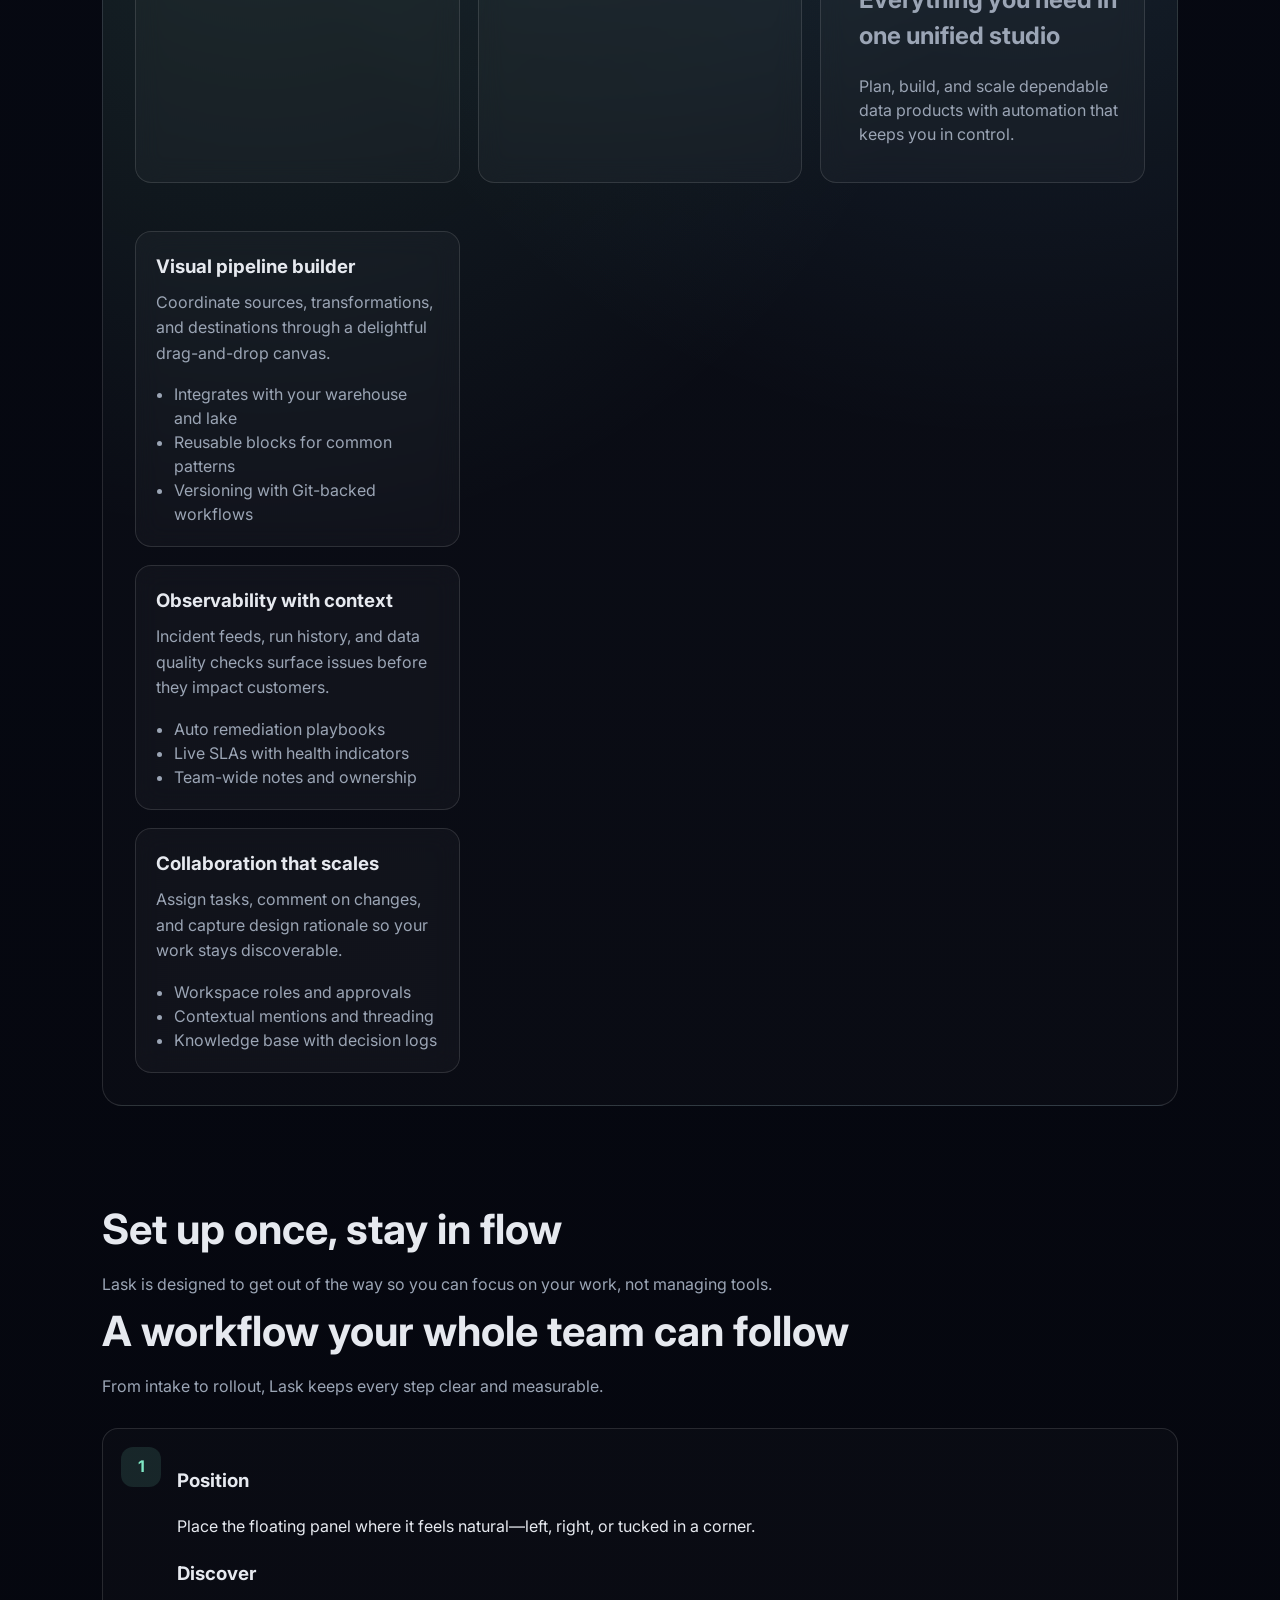
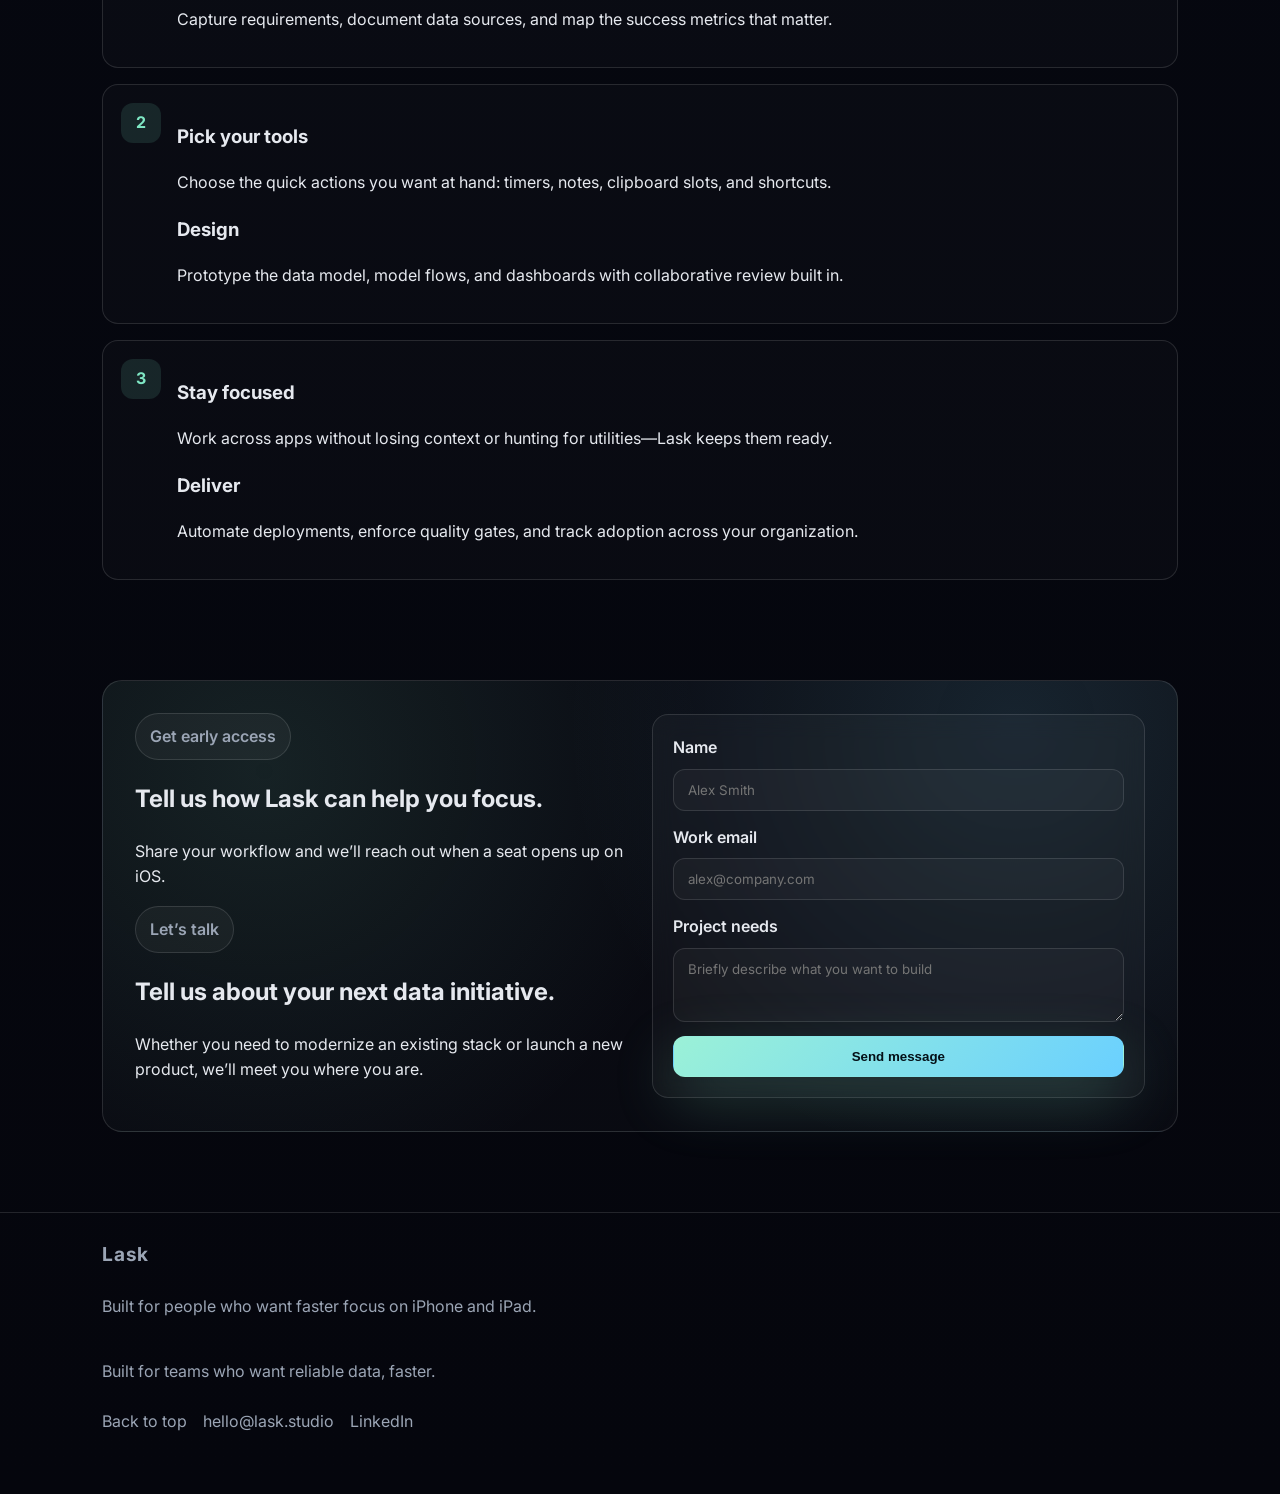
==== commit f5a102a9: "Merge branch 'main' into codex/create-single-page-website-for-lask-website-v6r8jc" ====
--- a/index.html
+++ b/index.html
@@ -4,6 +4,7 @@
   <meta charset="UTF-8" />
   <meta name="viewport" content="width=device-width, initial-scale=1.0" />
   <title>Lask | Floating Productivity Panel for iOS</title>
+  <title>Lask | Modern Data Ops Studio</title>
   <link rel="preconnect" href="https://fonts.googleapis.com" />
   <link rel="preconnect" href="https://fonts.gstatic.com" crossorigin />
   <link href="https://fonts.googleapis.com/css2?family=Inter:wght@400;500;600;700&display=swap" rel="stylesheet" />
@@ -19,6 +20,7 @@
       <a href="#contact">Contact</a>
     </nav>
     <a class="button ghost" href="#contact">Join waitlist</a>
+    <a class="button ghost" href="#contact">Book a demo</a>
   </header>
 
   <main>
@@ -42,6 +44,25 @@
         <div>
           <span class="metric">Zero</span>
           <span class="label">App switching</span>
+      <div class="pill">Modern Data Operations</div>
+      <h1>Build dependable analytics faster with the Lask studio.</h1>
+      <p class="lede">Design, orchestrate, and monitor your pipelines from a single workspace built for collaboration and clarity.</p>
+      <div class="actions">
+        <a class="button" href="#contact">Start a project</a>
+        <a class="button ghost" href="#platform">Explore the platform</a>
+      </div>
+      <div class="glass metrics">
+        <div>
+          <span class="metric">45%</span>
+          <span class="label">Faster delivery</span>
+        </div>
+        <div>
+          <span class="metric">99.95%</span>
+          <span class="label">Pipeline uptime</span>
+        </div>
+        <div>
+          <span class="metric">24/7</span>
+          <span class="label">Observability</span>
         </div>
       </div>
     </section>
@@ -50,6 +71,8 @@
       <div class="section-heading">
         <h2>Quick tools that float with you</h2>
         <p>Lask sits above your screen so essentials stay reachable no matter which app you're using.</p>
+        <h2>Design-forward solutions for modern teams</h2>
+        <p>We combine product thinking with reliable engineering to ship analytics experiences that feel effortless.</p>
       </div>
       <div class="grid features">
         <article class="card">
@@ -66,6 +89,18 @@
           <div class="icon">📈</div>
           <h3>Clipboard control</h3>
           <p>Save snippets, copy them back, and keep a history so you never lose context.</p>
+          <h3>Rapid prototyping</h3>
+          <p>Launch experiments in days, not months, with reusable components and guided templates.</p>
+        </article>
+        <article class="card">
+          <div class="icon">🔒</div>
+          <h3>Governed by default</h3>
+          <p>Role-based access, audit trails, and data contracts ensure every delivery is compliant and secure.</p>
+        </article>
+        <article class="card">
+          <div class="icon">📈</div>
+          <h3>Insightful by design</h3>
+          <p>Dashboards, reporting, and alerting are baked in so teams stay aligned on outcomes.</p>
         </article>
       </div>
     </section>
@@ -101,6 +136,35 @@
             <li>Secure local storage</li>
             <li>Optional Face ID or Touch ID lock</li>
             <li>Granular permissions for shared devices</li>
+        <h2>Everything you need in one unified studio</h2>
+        <p>Plan, build, and scale dependable data products with automation that keeps you in control.</p>
+      </div>
+      <div class="grid platform">
+        <div class="card glass">
+          <h3>Visual pipeline builder</h3>
+          <p>Coordinate sources, transformations, and destinations through a delightful drag-and-drop canvas.</p>
+          <ul>
+            <li>Integrates with your warehouse and lake</li>
+            <li>Reusable blocks for common patterns</li>
+            <li>Versioning with Git-backed workflows</li>
+          </ul>
+        </div>
+        <div class="card glass">
+          <h3>Observability with context</h3>
+          <p>Incident feeds, run history, and data quality checks surface issues before they impact customers.</p>
+          <ul>
+            <li>Auto remediation playbooks</li>
+            <li>Live SLAs with health indicators</li>
+            <li>Team-wide notes and ownership</li>
+          </ul>
+        </div>
+        <div class="card glass">
+          <h3>Collaboration that scales</h3>
+          <p>Assign tasks, comment on changes, and capture design rationale so your work stays discoverable.</p>
+          <ul>
+            <li>Workspace roles and approvals</li>
+            <li>Contextual mentions and threading</li>
+            <li>Knowledge base with decision logs</li>
           </ul>
         </div>
       </div>
@@ -110,6 +174,8 @@
       <div class="section-heading">
         <h2>Set up once, stay in flow</h2>
         <p>Lask is designed to get out of the way so you can focus on your work, not managing tools.</p>
+        <h2>A workflow your whole team can follow</h2>
+        <p>From intake to rollout, Lask keeps every step clear and measurable.</p>
       </div>
       <div class="timeline">
         <div class="step">
@@ -117,6 +183,8 @@
           <div>
             <h3>Position</h3>
             <p>Place the floating panel where it feels natural—left, right, or tucked in a corner.</p>
+            <h3>Discover</h3>
+            <p>Capture requirements, document data sources, and map the success metrics that matter.</p>
           </div>
         </div>
         <div class="step">
@@ -124,6 +192,8 @@
           <div>
             <h3>Pick your tools</h3>
             <p>Choose the quick actions you want at hand: timers, notes, clipboard slots, and shortcuts.</p>
+            <h3>Design</h3>
+            <p>Prototype the data model, model flows, and dashboards with collaborative review built in.</p>
           </div>
         </div>
         <div class="step">
@@ -131,6 +201,8 @@
           <div>
             <h3>Stay focused</h3>
             <p>Work across apps without losing context or hunting for utilities—Lask keeps them ready.</p>
+            <h3>Deliver</h3>
+            <p>Automate deployments, enforce quality gates, and track adoption across your organization.</p>
           </div>
         </div>
       </div>
@@ -141,6 +213,9 @@
         <div class="pill">Get early access</div>
         <h2>Tell us how Lask can help you focus.</h2>
         <p>Share your workflow and we’ll reach out when a seat opens up on iOS.</p>
+        <div class="pill">Let’s talk</div>
+        <h2>Tell us about your next data initiative.</h2>
+        <p>Whether you need to modernize an existing stack or launch a new product, we’ll meet you where you are.</p>
       </div>
       <form class="card glass form">
         <label>
@@ -163,6 +238,7 @@
   <footer class="footer">
     <div class="logo">Lask</div>
     <p>Built for people who want faster focus on iPhone and iPad.</p>
+    <p>Built for teams who want reliable data, faster.</p>
     <div class="footer-links">
       <a href="#top">Back to top</a>
       <a href="mailto:hello@lask.studio">hello@lask.studio</a>
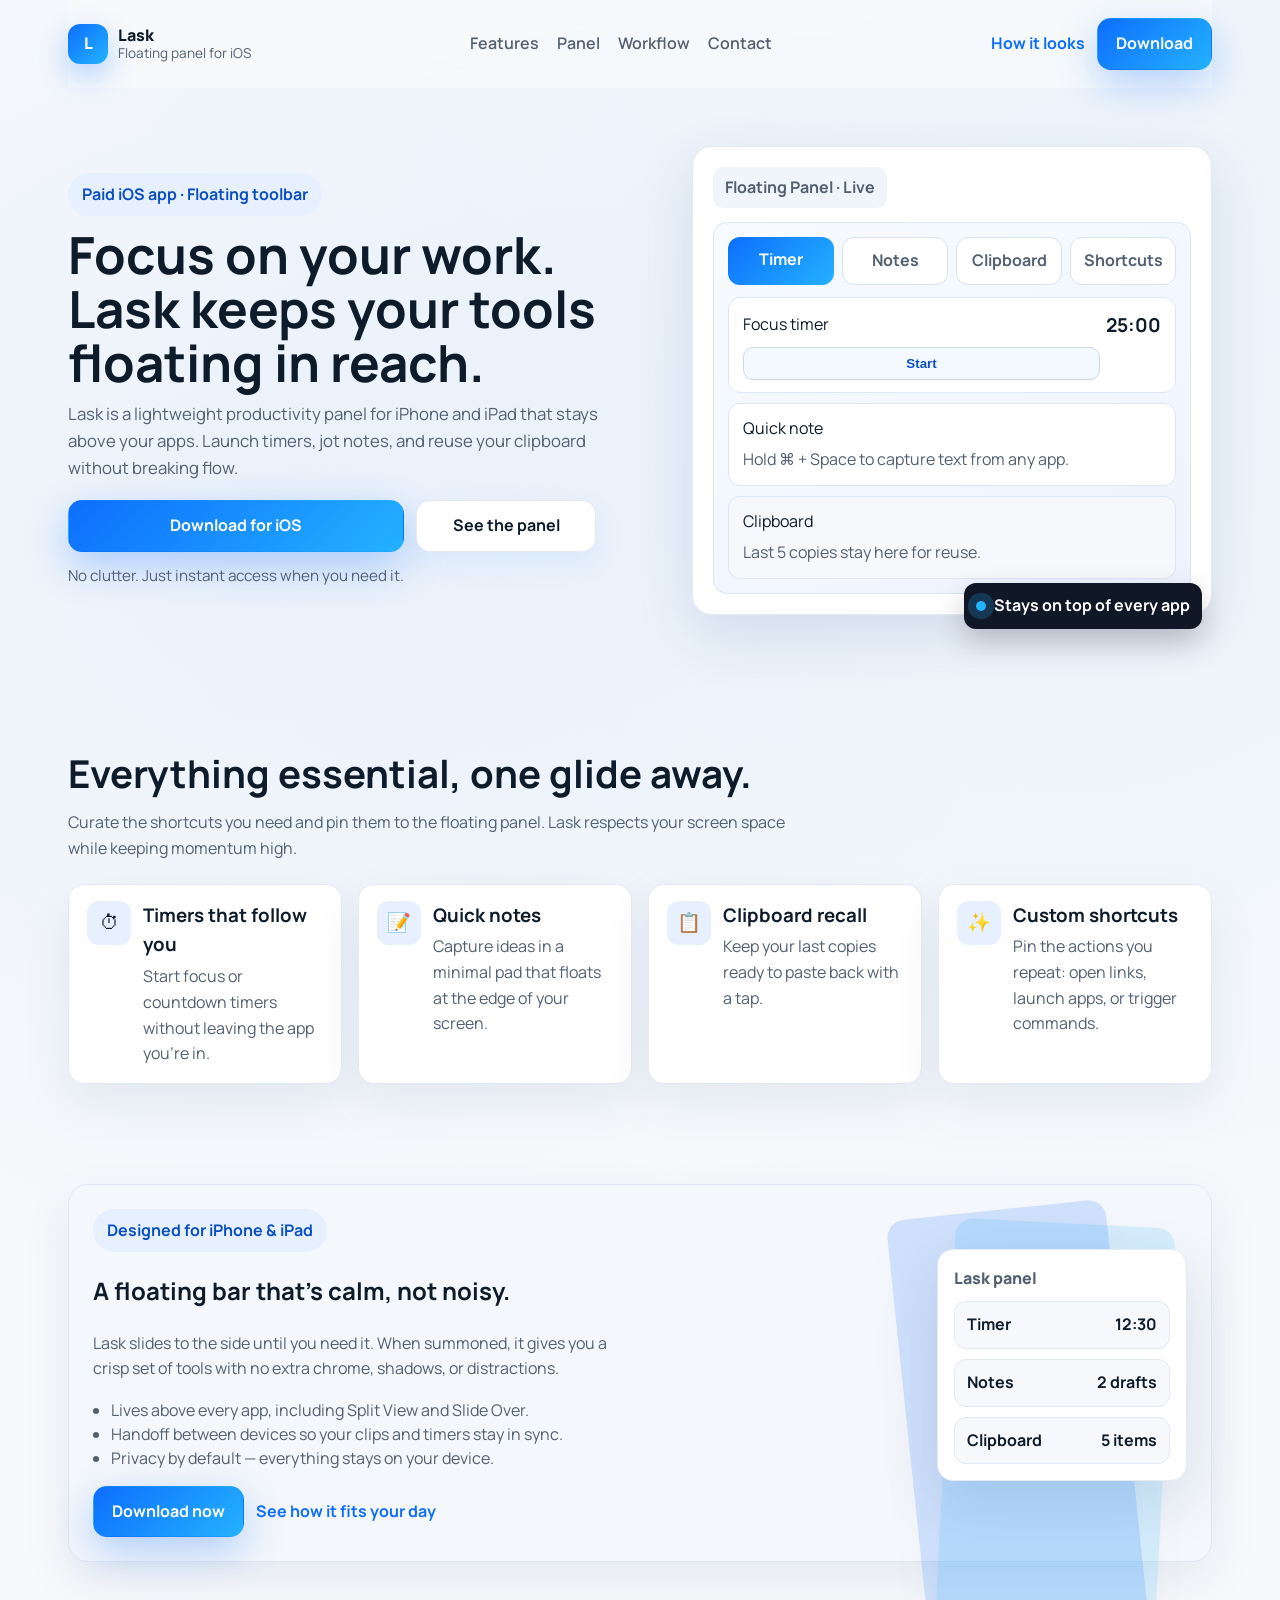
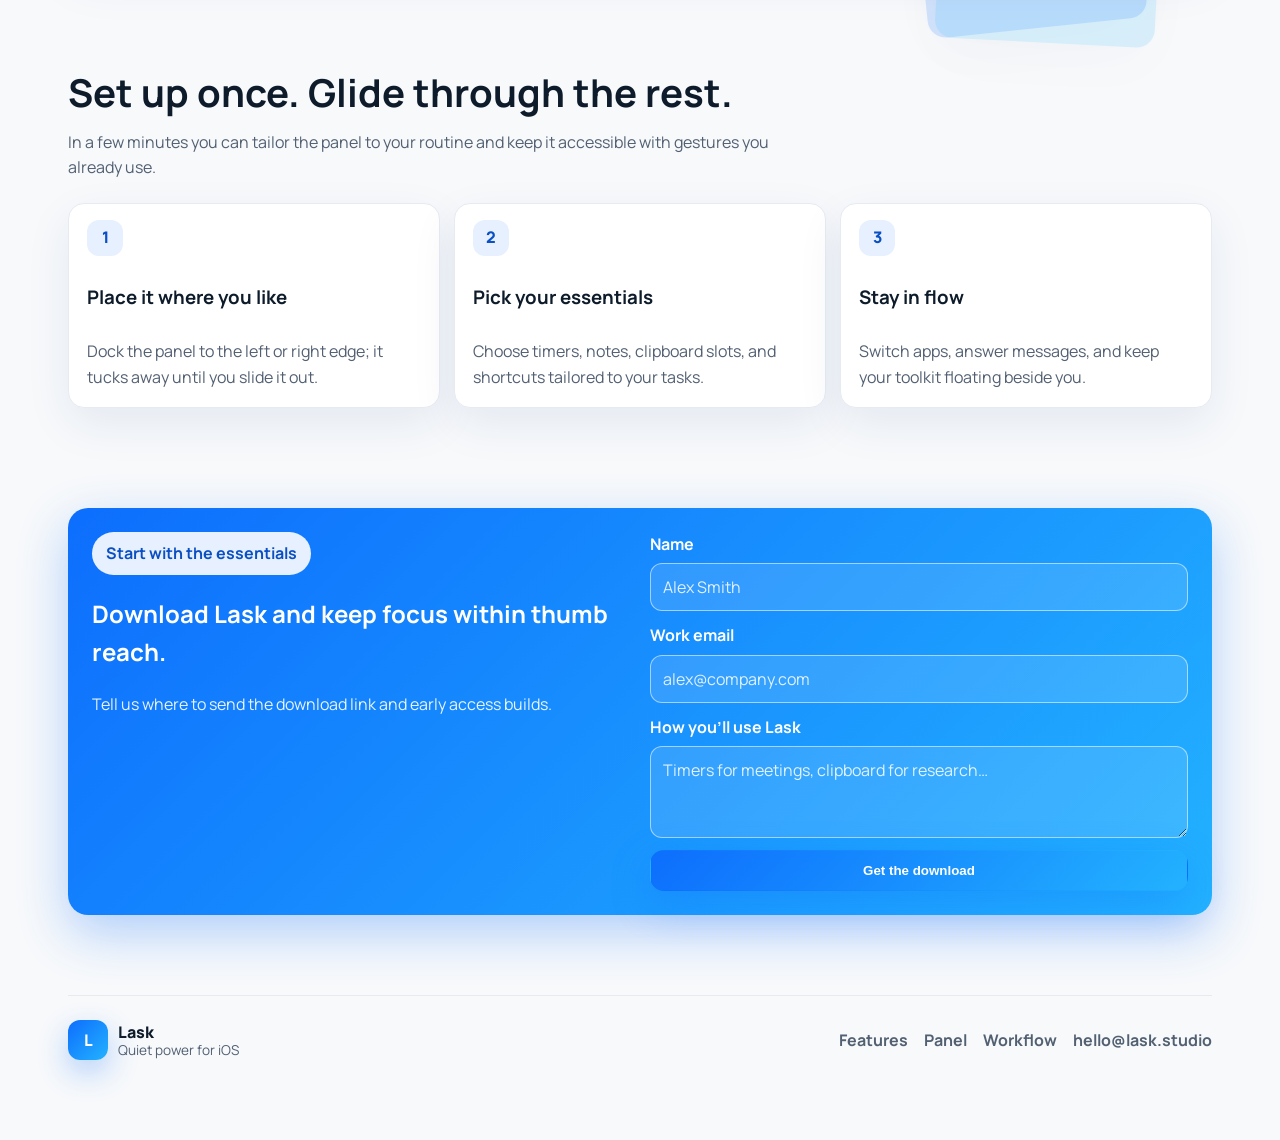
==== commit 6b6bac93: "Redesign landing page with modern light style" ====
--- a/index.html
+++ b/index.html
@@ -4,246 +4,223 @@
   <meta charset="UTF-8" />
   <meta name="viewport" content="width=device-width, initial-scale=1.0" />
   <title>Lask | Floating Productivity Panel for iOS</title>
-  <title>Lask | Modern Data Ops Studio</title>
   <link rel="preconnect" href="https://fonts.googleapis.com" />
   <link rel="preconnect" href="https://fonts.gstatic.com" crossorigin />
-  <link href="https://fonts.googleapis.com/css2?family=Inter:wght@400;500;600;700&display=swap" rel="stylesheet" />
+  <link href="https://fonts.googleapis.com/css2?family=Manrope:wght@500;600;700&display=swap" rel="stylesheet" />
   <link rel="stylesheet" href="styles.css" />
 </head>
 <body>
-  <header class="topbar">
-    <div class="logo">Lask</div>
-    <nav>
-      <a href="#solutions">Solutions</a>
-      <a href="#platform">Platform</a>
-      <a href="#workflow">Workflow</a>
-      <a href="#contact">Contact</a>
-    </nav>
-    <a class="button ghost" href="#contact">Join waitlist</a>
-    <a class="button ghost" href="#contact">Book a demo</a>
-  </header>
-
-  <main>
-    <section class="hero" id="top">
-      <div class="pill">What Lask Is</div>
-      <h1>Keep your iOS workflow floating above every app.</h1>
-      <p class="lede">Lask is a paid productivity app for iOS that lives as a floating panel. It puts quick tools like notes, timers, and clipboard access one tap away so you never break focus.</p>
-      <div class="actions">
-        <a class="button" href="#contact">Join the waitlist</a>
-        <a class="button ghost" href="#platform">See how it works</a>
-      </div>
-      <div class="glass metrics">
-        <div>
-          <span class="metric">1 tap</span>
-          <span class="label">Access to essentials</span>
-        </div>
-        <div>
-          <span class="metric">24/7</span>
-          <span class="label">Stays on top</span>
-        </div>
-        <div>
-          <span class="metric">Zero</span>
-          <span class="label">App switching</span>
-      <div class="pill">Modern Data Operations</div>
-      <h1>Build dependable analytics faster with the Lask studio.</h1>
-      <p class="lede">Design, orchestrate, and monitor your pipelines from a single workspace built for collaboration and clarity.</p>
-      <div class="actions">
-        <a class="button" href="#contact">Start a project</a>
-        <a class="button ghost" href="#platform">Explore the platform</a>
-      </div>
-      <div class="glass metrics">
-        <div>
-          <span class="metric">45%</span>
-          <span class="label">Faster delivery</span>
-        </div>
-        <div>
-          <span class="metric">99.95%</span>
-          <span class="label">Pipeline uptime</span>
-        </div>
-        <div>
-          <span class="metric">24/7</span>
-          <span class="label">Observability</span>
-        </div>
-      </div>
-    </section>
-
-    <section class="section" id="solutions">
-      <div class="section-heading">
-        <h2>Quick tools that float with you</h2>
-        <p>Lask sits above your screen so essentials stay reachable no matter which app you're using.</p>
-        <h2>Design-forward solutions for modern teams</h2>
-        <p>We combine product thinking with reliable engineering to ship analytics experiences that feel effortless.</p>
-      </div>
-      <div class="grid features">
-        <article class="card">
-          <div class="icon">⏱️</div>
-          <h3>Instant timers</h3>
-          <p>Start focus sessions and countdowns without leaving what you're doing.</p>
-        </article>
-        <article class="card">
-          <div class="icon">🔒</div>
-          <h3>Secure notes</h3>
-          <p>Jot ideas or to-dos in a lightweight pad that stays tucked to the side of your screen.</p>
-        </article>
-        <article class="card">
-          <div class="icon">📈</div>
-          <h3>Clipboard control</h3>
-          <p>Save snippets, copy them back, and keep a history so you never lose context.</p>
-          <h3>Rapid prototyping</h3>
-          <p>Launch experiments in days, not months, with reusable components and guided templates.</p>
-        </article>
-        <article class="card">
-          <div class="icon">🔒</div>
-          <h3>Governed by default</h3>
-          <p>Role-based access, audit trails, and data contracts ensure every delivery is compliant and secure.</p>
-        </article>
-        <article class="card">
-          <div class="icon">📈</div>
-          <h3>Insightful by design</h3>
-          <p>Dashboards, reporting, and alerting are baked in so teams stay aligned on outcomes.</p>
-        </article>
-      </div>
-    </section>
-
-    <section class="section highlight" id="platform">
-      <div class="section-heading">
-        <h2>A floating panel built for speed</h2>
-        <p>Designed to feel invisible until you need it, Lask keeps the right utilities pinned to the edge of your display.</p>
-      </div>
-      <div class="grid platform">
-        <div class="card glass">
-          <h3>Always-on overlay</h3>
-          <p>Drag the panel to any side of your screen and keep it accessible above every app.</p>
-          <ul>
-            <li>Respects your gestures and shortcuts</li>
-            <li>Lightweight design that stays out of the way</li>
-            <li>Works in Split View and Slide Over</li>
-          </ul>
-        </div>
-        <div class="card glass">
-          <h3>Tools you rely on</h3>
-          <p>Keep timers, notes, clipboard history, and a mini command palette ready in one place.</p>
-          <ul>
-            <li>Pin your favorite shortcuts</li>
-            <li>Quick capture for tasks and ideas</li>
-            <li>Handoff between iPhone and iPad</li>
-          </ul>
-        </div>
-        <div class="card glass">
-          <h3>Privacy-minded</h3>
-          <p>Everything stays on your device with biometric lock options so your notes and clipboard remain yours.</p>
-          <ul>
-            <li>Secure local storage</li>
-            <li>Optional Face ID or Touch ID lock</li>
-            <li>Granular permissions for shared devices</li>
-        <h2>Everything you need in one unified studio</h2>
-        <p>Plan, build, and scale dependable data products with automation that keeps you in control.</p>
-      </div>
-      <div class="grid platform">
-        <div class="card glass">
-          <h3>Visual pipeline builder</h3>
-          <p>Coordinate sources, transformations, and destinations through a delightful drag-and-drop canvas.</p>
-          <ul>
-            <li>Integrates with your warehouse and lake</li>
-            <li>Reusable blocks for common patterns</li>
-            <li>Versioning with Git-backed workflows</li>
-          </ul>
-        </div>
-        <div class="card glass">
-          <h3>Observability with context</h3>
-          <p>Incident feeds, run history, and data quality checks surface issues before they impact customers.</p>
-          <ul>
-            <li>Auto remediation playbooks</li>
-            <li>Live SLAs with health indicators</li>
-            <li>Team-wide notes and ownership</li>
-          </ul>
-        </div>
-        <div class="card glass">
-          <h3>Collaboration that scales</h3>
-          <p>Assign tasks, comment on changes, and capture design rationale so your work stays discoverable.</p>
-          <ul>
-            <li>Workspace roles and approvals</li>
-            <li>Contextual mentions and threading</li>
-            <li>Knowledge base with decision logs</li>
-          </ul>
-        </div>
-      </div>
-    </section>
-
-    <section class="section" id="workflow">
-      <div class="section-heading">
-        <h2>Set up once, stay in flow</h2>
-        <p>Lask is designed to get out of the way so you can focus on your work, not managing tools.</p>
-        <h2>A workflow your whole team can follow</h2>
-        <p>From intake to rollout, Lask keeps every step clear and measurable.</p>
-      </div>
-      <div class="timeline">
-        <div class="step">
-          <div class="bubble">1</div>
+  <div class="page-shell">
+    <header class="topbar">
+      <div class="brand">
+        <div class="brand-mark" aria-hidden="true">
+          <span>L</span>
+        </div>
+        <div class="brand-name">
+          <span class="brand-title">Lask</span>
+          <span class="brand-sub">Floating panel for iOS</span>
+        </div>
+      </div>
+      <nav class="nav-links">
+        <a href="#features">Features</a>
+        <a href="#panel">Panel</a>
+        <a href="#flow">Workflow</a>
+        <a href="#cta">Contact</a>
+      </nav>
+      <div class="top-actions">
+        <a class="link" href="#demo">How it looks</a>
+        <a class="button" href="#cta">Download</a>
+      </div>
+    </header>
+
+    <main>
+      <section class="hero" id="demo">
+        <div class="hero-copy">
+          <div class="pill">Paid iOS app · Floating toolbar</div>
+          <h1>Focus on your work. Lask keeps your tools floating in reach.</h1>
+          <p class="lede">Lask is a lightweight productivity panel for iPhone and iPad that stays above your apps. Launch timers, jot notes, and reuse your clipboard without breaking flow.</p>
+          <div class="hero-actions">
+            <a class="button" href="#cta">Download for iOS</a>
+            <a class="button ghost" href="#panel">See the panel</a>
+            <div class="trust">No clutter. Just instant access when you need it.</div>
+          </div>
+        </div>
+        <div class="hero-visual">
+          <div class="glass phone-card">
+            <div class="status">Floating Panel · Live</div>
+            <div class="panel-preview">
+              <div class="panel-row">
+                <div class="chip active">Timer</div>
+                <div class="chip">Notes</div>
+                <div class="chip">Clipboard</div>
+                <div class="chip">Shortcuts</div>
+              </div>
+              <div class="panel-body">
+                <div class="panel-block">
+                  <span class="label">Focus timer</span>
+                  <strong>25:00</strong>
+                  <button aria-label="start timer">Start</button>
+                </div>
+                <div class="panel-block">
+                  <span class="label">Quick note</span>
+                  <p>Hold ⌘ + Space to capture text from any app.</p>
+                </div>
+                <div class="panel-block ghost">
+                  <span class="label">Clipboard</span>
+                  <p>Last 5 copies stay here for reuse.</p>
+                </div>
+              </div>
+            </div>
+          </div>
+          <div class="badge">
+            <span class="badge-dot"></span>
+            Stays on top of every app
+          </div>
+        </div>
+      </section>
+
+      <section class="section" id="features">
+        <div class="section-head">
+          <h2>Everything essential, one glide away.</h2>
+          <p>Curate the shortcuts you need and pin them to the floating panel. Lask respects your screen space while keeping momentum high.</p>
+        </div>
+        <div class="feature-grid">
+          <article class="tile">
+            <div class="tile-icon">⏱</div>
+            <div class="tile-body">
+              <h3>Timers that follow you</h3>
+              <p>Start focus or countdown timers without leaving the app you're in.</p>
+            </div>
+          </article>
+          <article class="tile">
+            <div class="tile-icon">📝</div>
+            <div class="tile-body">
+              <h3>Quick notes</h3>
+              <p>Capture ideas in a minimal pad that floats at the edge of your screen.</p>
+            </div>
+          </article>
+          <article class="tile">
+            <div class="tile-icon">📋</div>
+            <div class="tile-body">
+              <h3>Clipboard recall</h3>
+              <p>Keep your last copies ready to paste back with a tap.</p>
+            </div>
+          </article>
+          <article class="tile">
+            <div class="tile-icon">✨</div>
+            <div class="tile-body">
+              <h3>Custom shortcuts</h3>
+              <p>Pin the actions you repeat: open links, launch apps, or trigger commands.</p>
+            </div>
+          </article>
+        </div>
+      </section>
+
+      <section class="section panel-section" id="panel">
+        <div class="panel-card">
+          <div class="panel-info">
+            <div class="pill">Designed for iPhone & iPad</div>
+            <h2>A floating bar that's calm, not noisy.</h2>
+            <p>Lask slides to the side until you need it. When summoned, it gives you a crisp set of tools with no extra chrome, shadows, or distractions.</p>
+            <ul class="panel-list">
+              <li>Lives above every app, including Split View and Slide Over.</li>
+              <li>Handoff between devices so your clips and timers stay in sync.</li>
+              <li>Privacy by default — everything stays on your device.</li>
+            </ul>
+            <div class="panel-actions">
+              <a class="button" href="#cta">Download now</a>
+              <a class="link" href="#flow">See how it fits your day</a>
+            </div>
+          </div>
+          <div class="panel-visual">
+            <div class="layer phone"></div>
+            <div class="layer overlay"></div>
+            <div class="layer panel">
+              <div class="mini-title">Lask panel</div>
+              <div class="mini-row">
+                <span>Timer</span>
+                <strong>12:30</strong>
+              </div>
+              <div class="mini-row">
+                <span>Notes</span>
+                <strong>2 drafts</strong>
+              </div>
+              <div class="mini-row">
+                <span>Clipboard</span>
+                <strong>5 items</strong>
+              </div>
+            </div>
+          </div>
+        </div>
+      </section>
+
+      <section class="section steps" id="flow">
+        <div class="section-head">
+          <h2>Set up once. Glide through the rest.</h2>
+          <p>In a few minutes you can tailor the panel to your routine and keep it accessible with gestures you already use.</p>
+        </div>
+        <div class="step-grid">
+          <div class="step-card">
+            <div class="step-number">1</div>
+            <h3>Place it where you like</h3>
+            <p>Dock the panel to the left or right edge; it tucks away until you slide it out.</p>
+          </div>
+          <div class="step-card">
+            <div class="step-number">2</div>
+            <h3>Pick your essentials</h3>
+            <p>Choose timers, notes, clipboard slots, and shortcuts tailored to your tasks.</p>
+          </div>
+          <div class="step-card">
+            <div class="step-number">3</div>
+            <h3>Stay in flow</h3>
+            <p>Switch apps, answer messages, and keep your toolkit floating beside you.</p>
+          </div>
+        </div>
+      </section>
+
+      <section class="section cta" id="cta">
+        <div class="cta-card">
           <div>
-            <h3>Position</h3>
-            <p>Place the floating panel where it feels natural—left, right, or tucked in a corner.</p>
-            <h3>Discover</h3>
-            <p>Capture requirements, document data sources, and map the success metrics that matter.</p>
-          </div>
-        </div>
-        <div class="step">
-          <div class="bubble">2</div>
-          <div>
-            <h3>Pick your tools</h3>
-            <p>Choose the quick actions you want at hand: timers, notes, clipboard slots, and shortcuts.</p>
-            <h3>Design</h3>
-            <p>Prototype the data model, model flows, and dashboards with collaborative review built in.</p>
-          </div>
-        </div>
-        <div class="step">
-          <div class="bubble">3</div>
-          <div>
-            <h3>Stay focused</h3>
-            <p>Work across apps without losing context or hunting for utilities—Lask keeps them ready.</p>
-            <h3>Deliver</h3>
-            <p>Automate deployments, enforce quality gates, and track adoption across your organization.</p>
-          </div>
-        </div>
-      </div>
-    </section>
-
-    <section class="section highlight cta" id="contact">
-      <div>
-        <div class="pill">Get early access</div>
-        <h2>Tell us how Lask can help you focus.</h2>
-        <p>Share your workflow and we’ll reach out when a seat opens up on iOS.</p>
-        <div class="pill">Let’s talk</div>
-        <h2>Tell us about your next data initiative.</h2>
-        <p>Whether you need to modernize an existing stack or launch a new product, we’ll meet you where you are.</p>
-      </div>
-      <form class="card glass form">
-        <label>
-          Name
-          <input type="text" name="name" placeholder="Alex Smith" required />
-        </label>
-        <label>
-          Work email
-          <input type="email" name="email" placeholder="alex@company.com" required />
-        </label>
-        <label>
-          Project needs
-          <textarea name="project" rows="3" placeholder="Briefly describe what you want to build"></textarea>
-        </label>
-        <button type="submit" class="button">Send message</button>
-      </form>
-    </section>
-  </main>
-
-  <footer class="footer">
-    <div class="logo">Lask</div>
-    <p>Built for people who want faster focus on iPhone and iPad.</p>
-    <p>Built for teams who want reliable data, faster.</p>
-    <div class="footer-links">
-      <a href="#top">Back to top</a>
-      <a href="mailto:hello@lask.studio">hello@lask.studio</a>
-      <a href="https://www.linkedin.com" target="_blank" rel="noreferrer">LinkedIn</a>
-    </div>
-  </footer>
+            <div class="pill">Start with the essentials</div>
+            <h2>Download Lask and keep focus within thumb reach.</h2>
+            <p>Tell us where to send the download link and early access builds.</p>
+          </div>
+          <form class="cta-form">
+            <label>
+              Name
+              <input type="text" name="name" placeholder="Alex Smith" required />
+            </label>
+            <label>
+              Work email
+              <input type="email" name="email" placeholder="alex@company.com" required />
+            </label>
+            <label>
+              How you'll use Lask
+              <textarea name="use" rows="3" placeholder="Timers for meetings, clipboard for research…"></textarea>
+            </label>
+            <button type="submit" class="button">Get the download</button>
+          </form>
+        </div>
+      </section>
+    </main>
+
+    <footer class="footer">
+      <div class="brand">
+        <div class="brand-mark" aria-hidden="true">
+          <span>L</span>
+        </div>
+        <div class="brand-name">
+          <span class="brand-title">Lask</span>
+          <span class="brand-sub">Quiet power for iOS</span>
+        </div>
+      </div>
+      <div class="footer-links">
+        <a href="#features">Features</a>
+        <a href="#panel">Panel</a>
+        <a href="#flow">Workflow</a>
+        <a href="mailto:hello@lask.studio">hello@lask.studio</a>
+      </div>
+    </footer>
+  </div>
 </body>
 </html>
--- a/styles.css
+++ b/styles.css
@@ -1,11 +1,12 @@
 :root {
-  --bg: #06080f;
-  --card: rgba(255, 255, 255, 0.06);
-  --accent: #7fe7c4;
-  --text: #e6e9ef;
-  --muted: #9ba5b5;
-  --border: rgba(255, 255, 255, 0.12);
-  --glow: 0 20px 60px rgba(127, 231, 196, 0.25);
+  --bg: #f7f9fb;
+  --card: #ffffff;
+  --border: #e6ebf2;
+  --text: #0d1b2a;
+  --muted: #526072;
+  --accent: #0d6efd;
+  --accent-soft: #e7f0ff;
+  --shadow: 0 20px 60px rgba(13, 55, 122, 0.12);
   font-size: 16px;
 }
 
@@ -15,17 +16,19 @@
 
 body {
   margin: 0;
-  font-family: 'Inter', system-ui, -apple-system, sans-serif;
-  background: radial-gradient(circle at 20% 20%, rgba(127, 231, 196, 0.06), transparent 28%),
-    radial-gradient(circle at 80% 10%, rgba(255, 255, 255, 0.05), transparent 30%),
-    linear-gradient(180deg, #070b16 0%, #05060d 100%);
+  font-family: 'Manrope', system-ui, -apple-system, sans-serif;
+  background: radial-gradient(circle at 20% 20%, rgba(13, 110, 253, 0.05), transparent 32%),
+    radial-gradient(circle at 82% 12%, rgba(90, 169, 255, 0.08), transparent 36%),
+    var(--bg);
   color: var(--text);
   line-height: 1.6;
   min-height: 100vh;
 }
 
-main {
-  padding: 120px min(8vw, 120px) 80px;
+.page-shell {
+  max-width: 1200px;
+  margin: 0 auto;
+  padding: 0 28px 80px;
 }
 
 a {
@@ -40,278 +43,517 @@
 .topbar {
   position: sticky;
   top: 0;
+  z-index: 20;
   display: flex;
   align-items: center;
   justify-content: space-between;
-  padding: 18px min(8vw, 120px);
-  background: rgba(5, 7, 12, 0.8);
-  border-bottom: 1px solid var(--border);
+  gap: 16px;
+  padding: 18px 0;
+  background: rgba(247, 249, 251, 0.94);
   backdrop-filter: blur(10px);
-  z-index: 10;
-}
-
-.topbar nav {
+}
+
+.brand {
+  display: flex;
+  align-items: center;
+  gap: 10px;
+}
+
+.brand-mark {
+  width: 40px;
+  height: 40px;
+  border-radius: 12px;
+  background: linear-gradient(135deg, #0d6efd, #23b2ff);
+  display: grid;
+  place-items: center;
+  color: #fff;
+  font-weight: 800;
+  box-shadow: 0 12px 30px rgba(13, 110, 253, 0.3);
+}
+
+.brand-name {
+  display: grid;
+  line-height: 1.2;
+}
+
+.brand-title {
+  font-weight: 800;
+}
+
+.brand-sub {
+  font-size: 0.85rem;
+  color: var(--muted);
+}
+
+.nav-links {
   display: flex;
   gap: 18px;
   font-weight: 600;
   color: var(--muted);
 }
 
-.logo {
-  font-weight: 700;
-  letter-spacing: 0.6px;
-  font-size: 1.2rem;
+.top-actions {
+  display: flex;
+  align-items: center;
+  gap: 12px;
 }
 
 .button {
   display: inline-flex;
   align-items: center;
   justify-content: center;
-  gap: 8px;
   padding: 12px 18px;
-  border-radius: 12px;
+  border-radius: 14px;
   border: 1px solid transparent;
-  background: linear-gradient(135deg, #9bf1d7, #6ad0ff);
-  color: #041017;
-  font-weight: 700;
-  box-shadow: var(--glow);
-  transition: transform 0.18s ease, box-shadow 0.18s ease;
+  background: linear-gradient(135deg, #0d6efd, #23b2ff);
+  color: #fff;
+  font-weight: 700;
+  box-shadow: 0 14px 40px rgba(13, 110, 253, 0.3);
+  transition: transform 0.18s ease, box-shadow 0.18s ease, background 0.18s ease;
 }
 
 .button:hover {
-  transform: translateY(-2px);
-  box-shadow: 0 12px 40px rgba(122, 215, 252, 0.35);
+  transform: translateY(-1.5px);
+  box-shadow: 0 18px 48px rgba(13, 110, 253, 0.32);
 }
 
 .button.ghost {
-  background: transparent;
-  border: 1px solid var(--border);
+  background: #fff;
+  border-color: var(--border);
   color: var(--text);
-  box-shadow: none;
+  box-shadow: 0 10px 30px rgba(13, 110, 253, 0.08);
+}
+
+.link {
+  font-weight: 700;
+  color: var(--accent);
+}
+
+main {
+  display: grid;
+  gap: 100px;
+  margin-top: 30px;
 }
 
 .hero {
   display: grid;
-  gap: 22px;
-  text-align: left;
+  grid-template-columns: repeat(auto-fit, minmax(320px, 1fr));
+  align-items: center;
+  gap: 28px;
+  padding: 28px 0;
 }
 
 .hero h1 {
-  font-size: clamp(2.8rem, 5vw, 3.6rem);
+  margin: 12px 0;
+  font-size: clamp(2.4rem, 4vw, 3.2rem);
   line-height: 1.05;
+}
+
+.lede {
   margin: 0;
-}
-
-.lede {
-  font-size: 1.15rem;
-  color: var(--muted);
-  max-width: 760px;
-}
-
-.actions {
-  display: flex;
-  gap: 14px;
-  flex-wrap: wrap;
+  color: var(--muted);
+  font-size: 1.05rem;
+}
+
+.hero-actions {
+  margin-top: 18px;
+  display: grid;
+  grid-template-columns: repeat(auto-fit, minmax(180px, max-content));
+  gap: 12px;
+  align-items: center;
+}
+
+.trust {
+  color: var(--muted);
+  font-size: 0.95rem;
 }
 
 .pill {
   display: inline-flex;
   align-items: center;
   gap: 8px;
-  padding: 10px 14px;
+  padding: 9px 14px;
   border-radius: 999px;
-  background: rgba(255, 255, 255, 0.04);
-  border: 1px solid var(--border);
-  color: var(--muted);
-  font-weight: 600;
-}
-
-.glass {
+  background: var(--accent-soft);
+  color: #0b50c2;
+  font-weight: 700;
+}
+
+.hero-visual {
+  position: relative;
+  display: grid;
+  justify-items: end;
+}
+
+.phone-card {
+  width: min(520px, 100%);
+  padding: 20px;
+  border-radius: 20px;
   background: var(--card);
   border: 1px solid var(--border);
-  border-radius: 18px;
-  backdrop-filter: blur(12px);
-}
-
-.metrics {
-  display: grid;
-  grid-template-columns: repeat(auto-fit, minmax(180px, 1fr));
-  gap: 14px;
-  padding: 18px 20px;
-}
-
-.metrics .metric {
-  display: block;
-  font-size: 1.8rem;
-  font-weight: 700;
-}
-
-.metrics .label {
-  color: var(--muted);
-  font-size: 0.95rem;
+  box-shadow: var(--shadow);
+}
+
+.status {
+  display: inline-flex;
+  align-items: center;
+  gap: 8px;
+  padding: 8px 12px;
+  border-radius: 10px;
+  background: #f0f4fb;
+  color: var(--muted);
+  font-weight: 700;
+}
+
+.panel-preview {
+  margin-top: 14px;
+  background: linear-gradient(150deg, #f7fbff, #eef3ff);
+  border-radius: 14px;
+  padding: 14px;
+  border: 1px solid #dce6f5;
+}
+
+.panel-row {
+  display: grid;
+  grid-template-columns: repeat(auto-fit, minmax(90px, 1fr));
+  gap: 8px;
+}
+
+.chip {
+  padding: 10px 12px;
+  border-radius: 12px;
+  background: #fff;
+  border: 1px solid #d8e2f2;
+  text-align: center;
+  font-weight: 700;
+  color: var(--muted);
+}
+
+.chip.active {
+  background: linear-gradient(135deg, #0d6efd, #23b2ff);
+  color: #fff;
+  border: none;
+}
+
+.panel-body {
+  margin-top: 12px;
+  display: grid;
+  gap: 10px;
+}
+
+.panel-block {
+  display: grid;
+  grid-template-columns: 1fr auto;
+  align-items: center;
+  gap: 6px;
+  padding: 12px 14px;
+  border-radius: 12px;
+  background: #fff;
+  border: 1px solid #dce6f5;
+}
+
+.panel-block strong {
+  font-size: 1.2rem;
+}
+
+.panel-block button {
+  padding: 8px 12px;
+  border-radius: 10px;
+  border: 1px solid #cbd8ec;
+  background: #f4f8ff;
+  font-weight: 700;
+  color: #0b50c2;
+}
+
+.panel-block p {
+  grid-column: 1 / -1;
+  margin: 0;
+  color: var(--muted);
+}
+
+.panel-block.ghost {
+  background: #f6f8fb;
+}
+
+.badge {
+  position: absolute;
+  bottom: -14px;
+  right: 10px;
+  display: inline-flex;
+  align-items: center;
+  gap: 8px;
+  padding: 10px 12px;
+  border-radius: 12px;
+  background: #101828;
+  color: #fff;
+  box-shadow: 0 12px 30px rgba(0, 0, 0, 0.2);
+  font-weight: 700;
+}
+
+.badge-dot {
+  width: 10px;
+  height: 10px;
+  border-radius: 50%;
+  background: #23b2ff;
+  box-shadow: 0 0 0 8px rgba(35, 178, 255, 0.2);
 }
 
 .section {
-  margin-top: 90px;
-}
-
-.section-heading h2 {
-  margin: 0 0 10px;
-  font-size: clamp(2rem, 4vw, 2.6rem);
-}
-
-.section-heading p {
+  display: grid;
+  gap: 22px;
+}
+
+.section-head h2 {
+  margin: 0 0 6px;
+  font-size: clamp(1.9rem, 3vw, 2.6rem);
+}
+
+.section-head p {
   margin: 0;
   color: var(--muted);
-  max-width: 700px;
-}
-
-.grid {
-  display: grid;
-  gap: 18px;
-  margin-top: 30px;
-}
-
-.features {
-  grid-template-columns: repeat(auto-fit, minmax(220px, 1fr));
-}
-
-.platform {
-  grid-template-columns: repeat(auto-fit, minmax(260px, 1fr));
-}
-
-.card {
-  padding: 20px;
-  border-radius: 16px;
-  border: 1px solid var(--border);
-  background: rgba(255, 255, 255, 0.03);
-}
-
-.card h3 {
-  margin-top: 0;
-  margin-bottom: 8px;
-}
-
-.card p {
-  color: var(--muted);
-  margin-top: 0;
-}
-
-.card ul {
-  margin: 10px 0 0;
-  padding-left: 18px;
-  color: var(--muted);
-  line-height: 1.5;
-}
-
-.icon {
-  width: 42px;
-  height: 42px;
-  border-radius: 12px;
-  display: grid;
-  place-items: center;
-  background: rgba(127, 231, 196, 0.15);
-  color: #7fe7c4;
-  margin-bottom: 12px;
-  font-size: 1.2rem;
-}
-
-.highlight {
-  background: radial-gradient(circle at 15% 20%, rgba(127, 231, 196, 0.1), transparent 45%),
-    radial-gradient(circle at 85% 10%, rgba(122, 215, 252, 0.12), transparent 45%),
-    rgba(255, 255, 255, 0.02);
-  border-radius: 20px;
-  padding: 32px;
-  border: 1px solid var(--border);
-}
-
-.timeline {
-  display: grid;
+  max-width: 720px;
+}
+
+.feature-grid {
+  display: grid;
+  grid-template-columns: repeat(auto-fit, minmax(240px, 1fr));
   gap: 16px;
-  margin-top: 28px;
-}
-
-.step {
-  display: grid;
-  grid-template-columns: auto 1fr;
-  gap: 16px;
-  padding: 18px;
+}
+
+.tile {
+  background: var(--card);
   border: 1px solid var(--border);
   border-radius: 16px;
-  background: rgba(255, 255, 255, 0.02);
-}
-
-.bubble {
-  width: 40px;
-  height: 40px;
+  padding: 16px 18px;
+  display: grid;
+  grid-template-columns: auto 1fr;
+  gap: 12px;
+  align-items: start;
+  box-shadow: 0 18px 50px rgba(13, 55, 122, 0.08);
+}
+
+.tile-icon {
+  width: 44px;
+  height: 44px;
+  border-radius: 12px;
+  background: var(--accent-soft);
   display: grid;
   place-items: center;
-  border-radius: 12px;
-  background: rgba(127, 231, 196, 0.12);
-  color: #7fe7c4;
-  font-weight: 700;
+  font-size: 1.2rem;
+}
+
+.tile h3 {
+  margin: 0 0 4px;
+}
+
+.tile p {
+  margin: 0;
+  color: var(--muted);
+}
+
+.panel-section .panel-card {
+  display: grid;
+  grid-template-columns: repeat(auto-fit, minmax(320px, 1fr));
+  gap: 20px;
+  padding: 24px;
+  background: #f4f7fb;
+  border: 1px solid #e0e7f2;
+  border-radius: 20px;
+  box-shadow: 0 18px 50px rgba(13, 55, 122, 0.08);
+}
+
+.panel-info p {
+  color: var(--muted);
+  margin-top: 6px;
+}
+
+.panel-list {
+  padding-left: 18px;
+  color: var(--muted);
+  line-height: 1.5;
+}
+
+.panel-actions {
+  display: flex;
+  flex-wrap: wrap;
+  gap: 12px;
+  margin-top: 12px;
+  align-items: center;
+}
+
+.panel-visual {
+  position: relative;
+  min-height: 240px;
+}
+
+.layer {
+  position: absolute;
+  border-radius: 18px;
+  box-shadow: var(--shadow);
+}
+
+.layer.phone {
+  width: 220px;
+  height: 420px;
+  background: #0d6efd;
+  opacity: 0.16;
+  top: 0;
+  right: 60px;
+  transform: rotate(-6deg);
+}
+
+.layer.overlay {
+  width: 220px;
+  height: 420px;
+  background: #23b2ff;
+  opacity: 0.14;
+  top: 14px;
+  right: 22px;
+  transform: rotate(3deg);
+}
+
+.layer.panel {
+  position: relative;
+  width: 250px;
+  margin-left: auto;
+  background: var(--card);
+  border: 1px solid var(--border);
+  padding: 16px;
+  border-radius: 16px;
+  display: grid;
+  gap: 10px;
+  top: 40px;
+}
+
+.mini-title {
+  font-weight: 800;
+  color: var(--muted);
+}
+
+.mini-row {
+  display: flex;
+  align-items: center;
+  justify-content: space-between;
+  background: #f6f8fb;
+  padding: 10px 12px;
+  border-radius: 12px;
+  border: 1px solid #e2e9f3;
+  font-weight: 700;
+}
+
+.steps .step-grid {
+  display: grid;
+  grid-template-columns: repeat(auto-fit, minmax(240px, 1fr));
+  gap: 14px;
+}
+
+.step-card {
+  background: var(--card);
+  border: 1px solid var(--border);
+  border-radius: 16px;
+  padding: 16px 18px;
+  display: grid;
+  gap: 8px;
+  box-shadow: 0 16px 46px rgba(13, 55, 122, 0.08);
+}
+
+.step-number {
+  width: 36px;
+  height: 36px;
+  border-radius: 12px;
+  background: var(--accent-soft);
+  color: #0b50c2;
+  display: grid;
+  place-items: center;
+  font-weight: 800;
+}
+
+.steps p {
+  color: var(--muted);
+  margin: 0;
 }
 
 .cta {
-  display: grid;
-  grid-template-columns: repeat(auto-fit, minmax(260px, 1fr));
-  align-items: center;
-  gap: 24px;
-  margin-top: 100px;
-}
-
-.form {
-  display: grid;
+  margin-bottom: 40px;
+}
+
+.cta-card {
+  display: grid;
+  grid-template-columns: repeat(auto-fit, minmax(280px, 1fr));
+  gap: 20px;
+  padding: 24px;
+  border-radius: 20px;
+  background: linear-gradient(135deg, #0d6efd 0%, #23b2ff 100%);
+  color: #fff;
+  box-shadow: 0 18px 50px rgba(13, 110, 253, 0.3);
+}
+
+.cta-card p {
+  margin-top: 6px;
+  color: rgba(255, 255, 255, 0.9);
+}
+
+.cta-form {
+  display: grid;
+  gap: 12px;
+}
+
+.cta-form label {
+  display: grid;
+  gap: 6px;
+  font-weight: 700;
+}
+
+.cta-form input,
+.cta-form textarea {
+  width: 100%;
+  padding: 12px 12px;
+  border-radius: 12px;
+  border: 1px solid rgba(255, 255, 255, 0.55);
+  background: rgba(255, 255, 255, 0.12);
+  color: #fff;
+  font-size: 1rem;
+  font-family: inherit;
+}
+
+.cta-form textarea {
+  resize: vertical;
+}
+
+.cta-form input::placeholder,
+.cta-form textarea::placeholder {
+  color: rgba(255, 255, 255, 0.85);
+}
+
+.footer {
+  margin-top: 40px;
+  padding: 24px 0 0;
+  border-top: 1px solid var(--border);
+  display: flex;
+  flex-wrap: wrap;
   gap: 14px;
-}
-
-label {
-  display: grid;
-  gap: 8px;
-  font-weight: 600;
-  color: var(--text);
-}
-
-input,
-textarea {
-  padding: 12px 14px;
-  border-radius: 12px;
-  border: 1px solid var(--border);
-  background: rgba(255, 255, 255, 0.03);
-  color: var(--text);
-  font-family: inherit;
-}
-
-input:focus,
-textarea:focus {
-  outline: 1px solid var(--accent);
-  box-shadow: 0 0 0 4px rgba(127, 231, 196, 0.08);
-}
-
-.footer {
-  padding: 26px min(8vw, 120px) 60px;
-  color: var(--muted);
-  border-top: 1px solid var(--border);
-  display: grid;
-  gap: 8px;
+  align-items: center;
+  justify-content: space-between;
 }
 
 .footer-links {
   display: flex;
   gap: 16px;
-  flex-wrap: wrap;
-}
-
-@media (max-width: 720px) {
-  .topbar nav {
-    display: none;
+  color: var(--muted);
+  font-weight: 700;
+}
+
+@media (max-width: 700px) {
+  .topbar {
+    position: static;
   }
 
-  main {
-    padding: 100px 18px 60px;
+  .hero-visual {
+    order: -1;
+    justify-items: center;
   }
 
-  .topbar {
-    padding: 18px;
+  .panel-visual {
+    min-height: 280px;
   }
 }
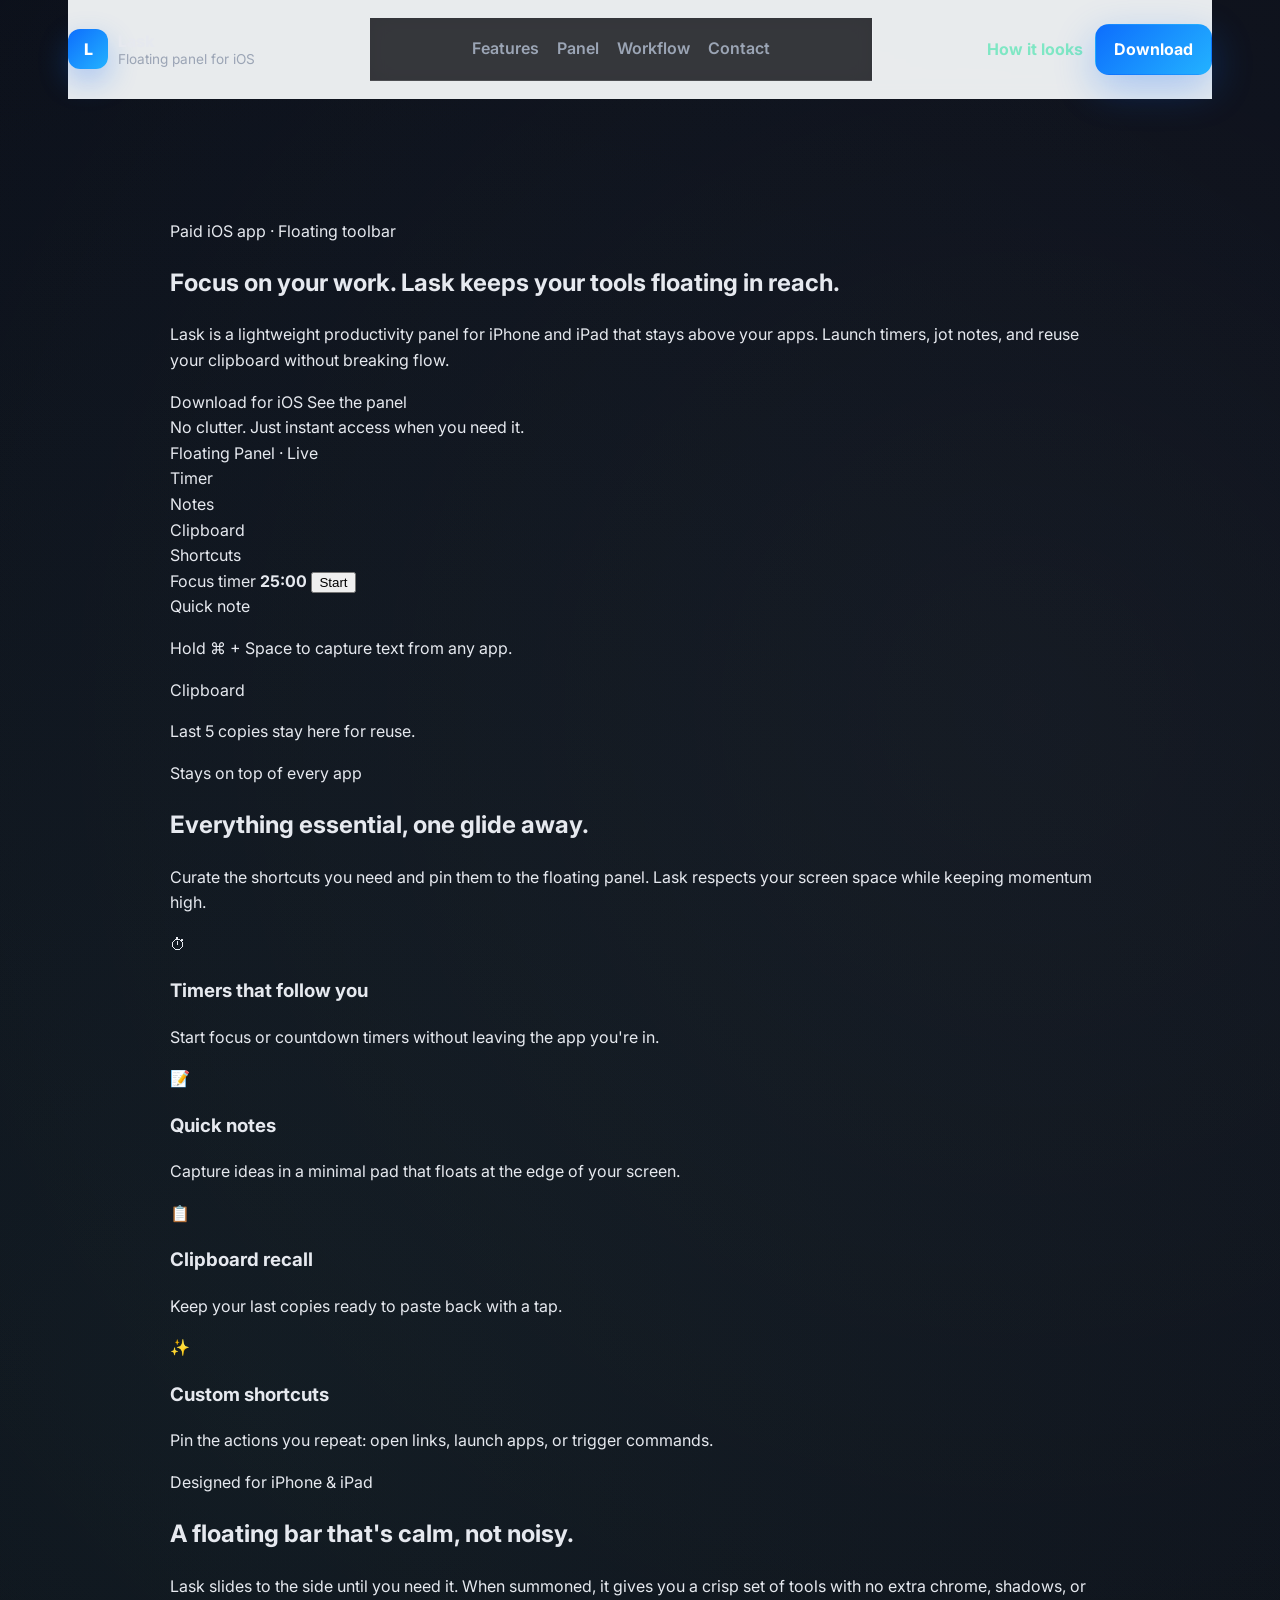
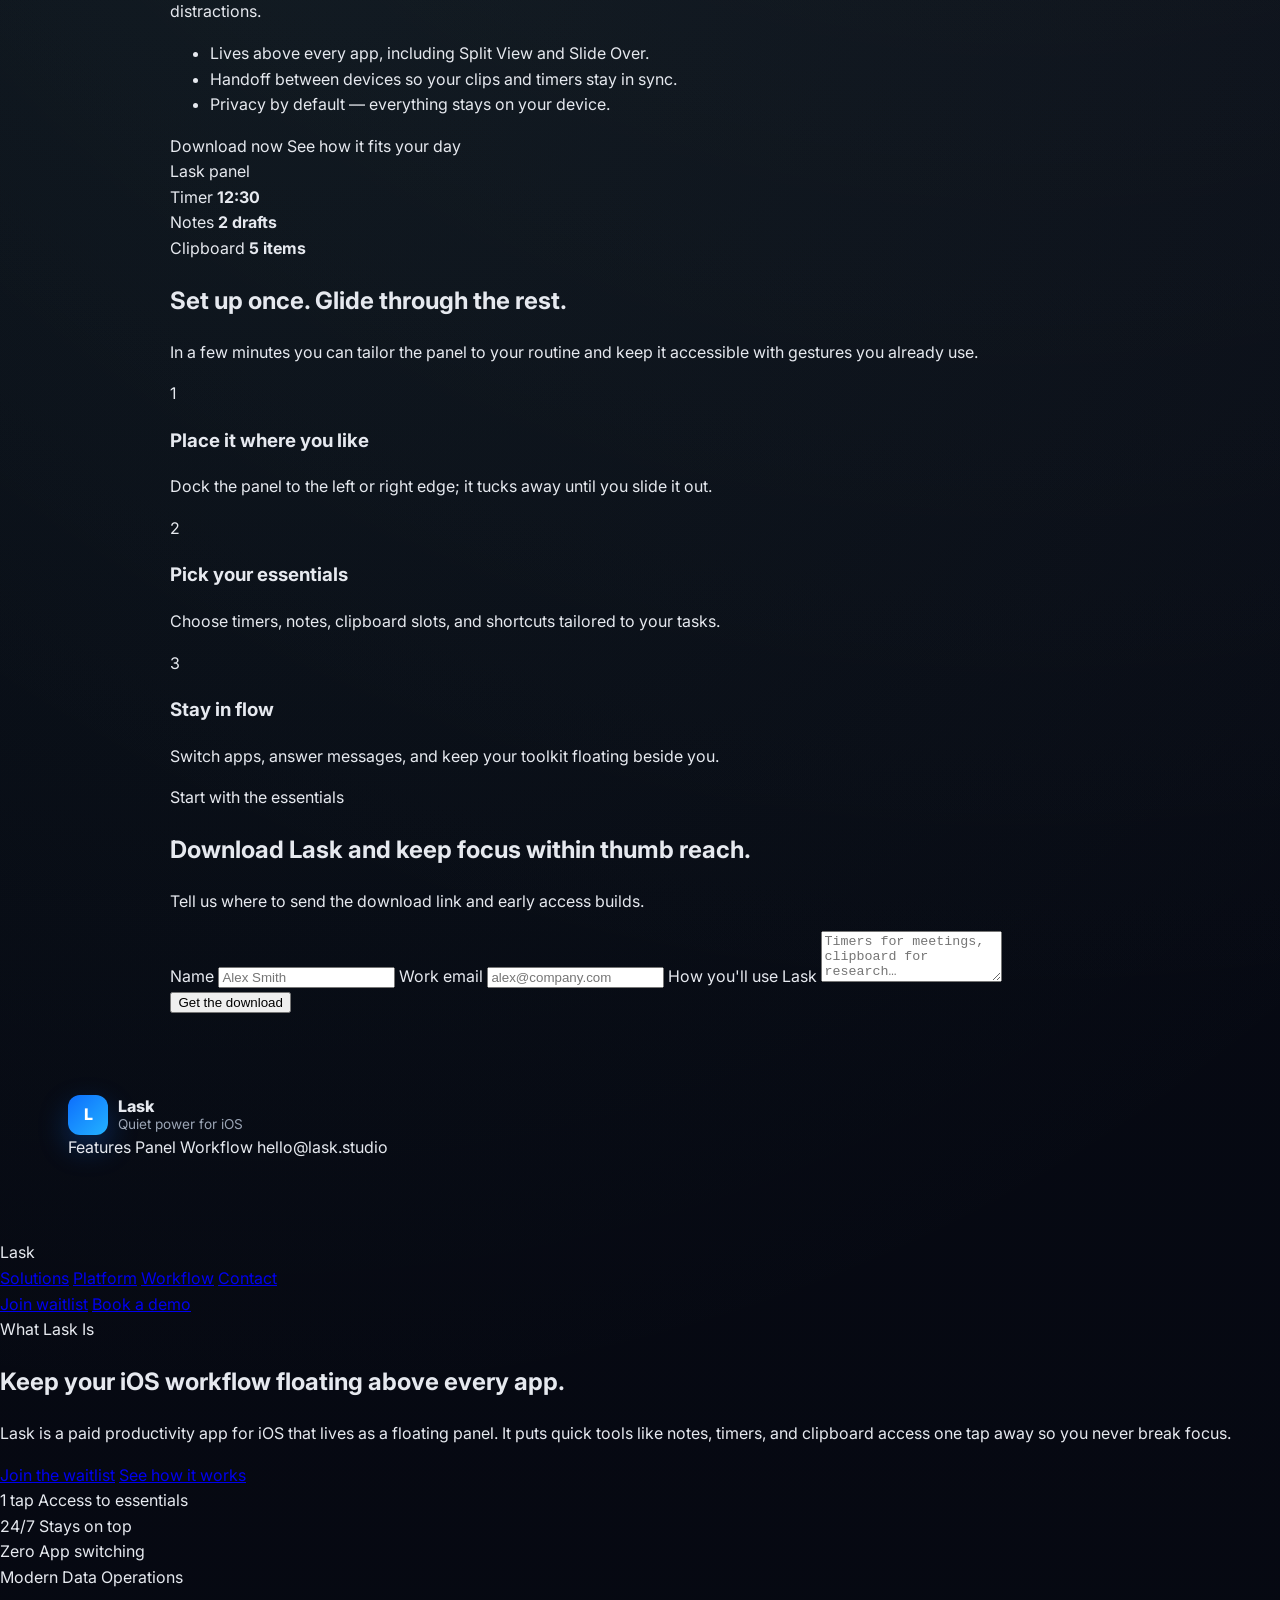
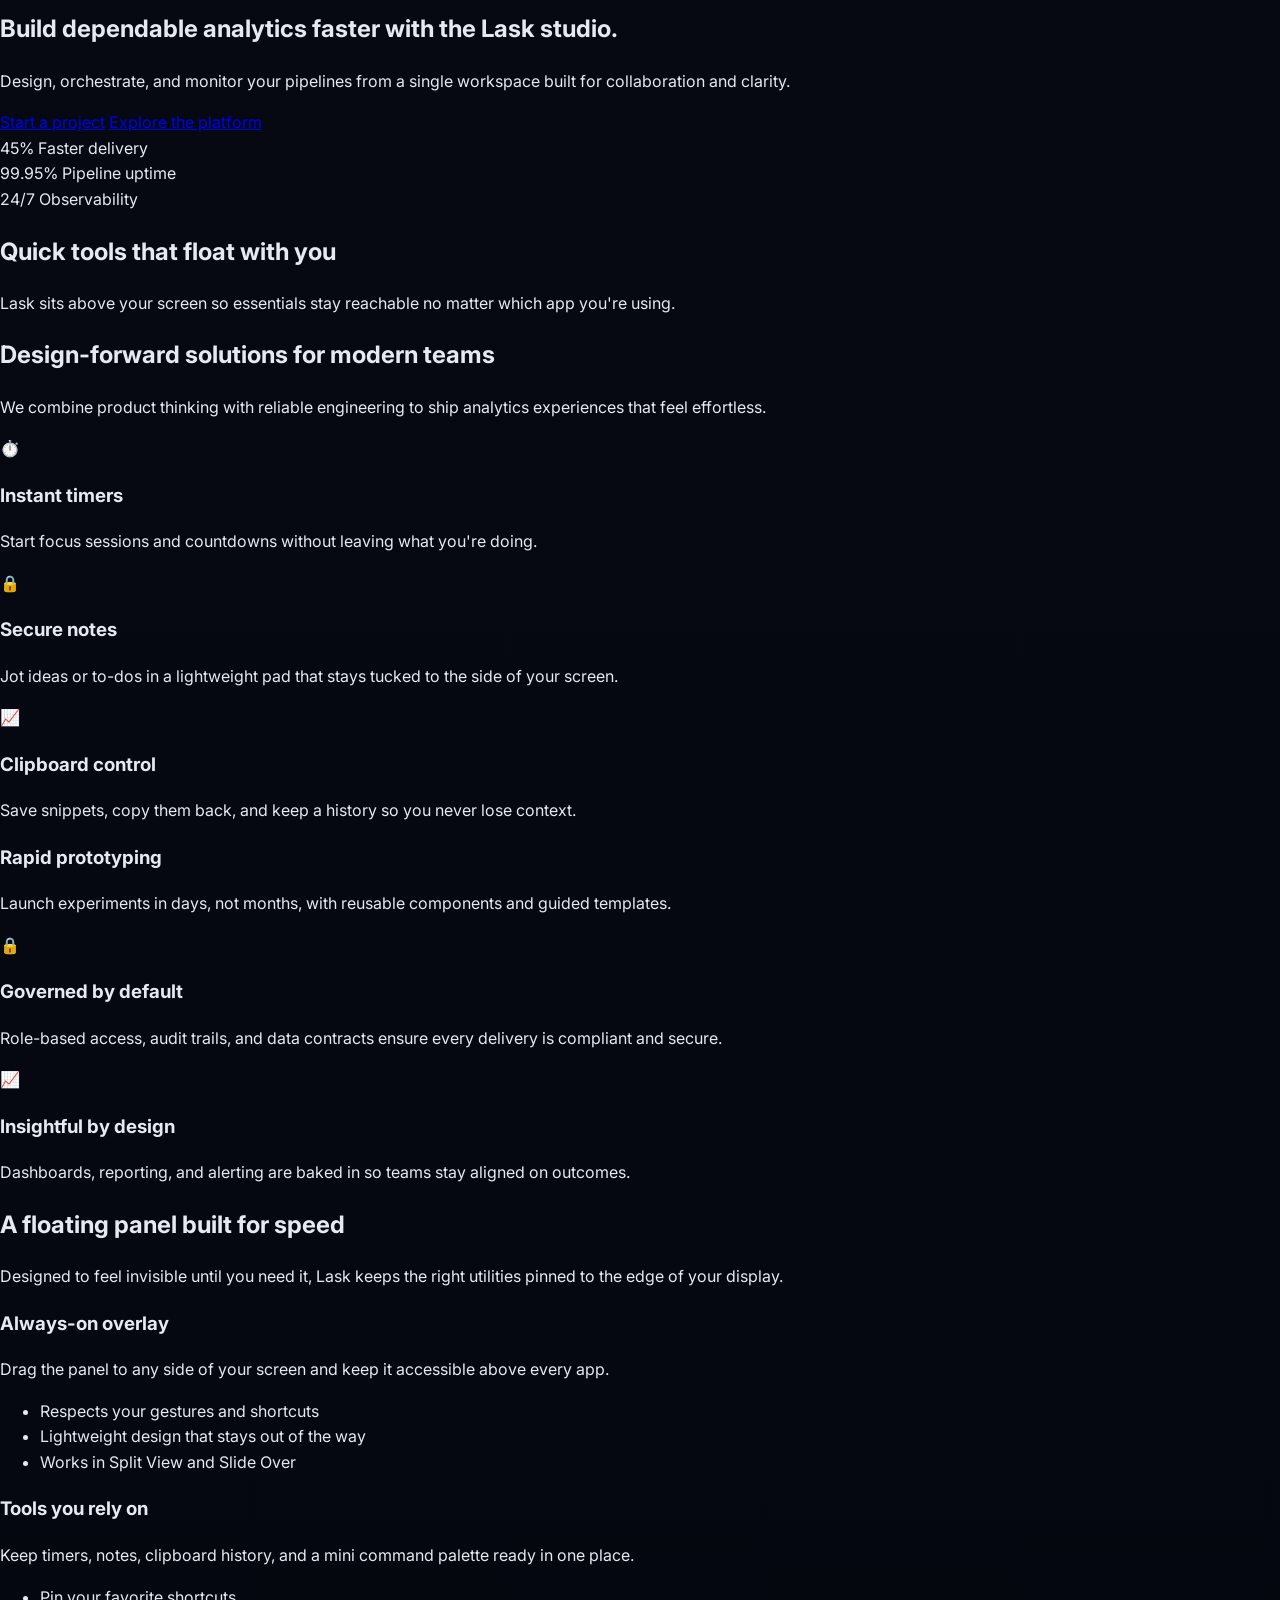
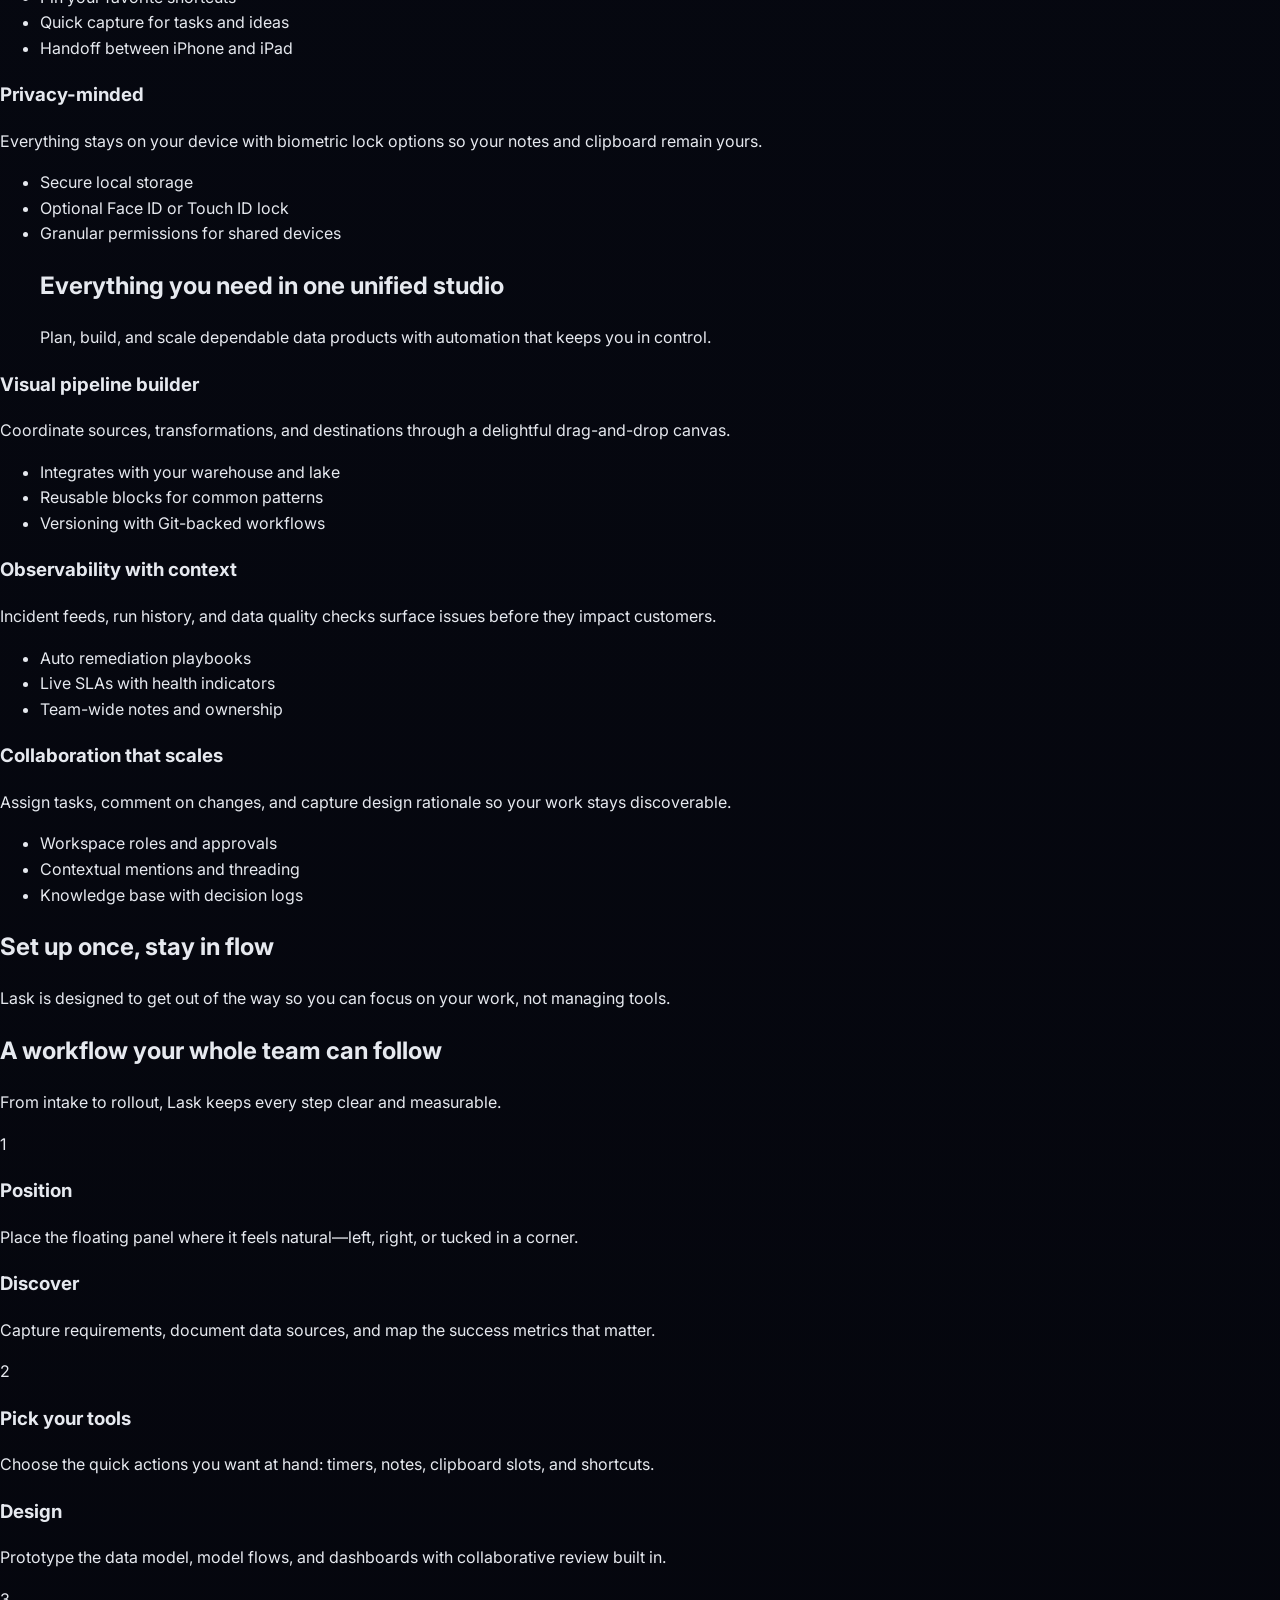
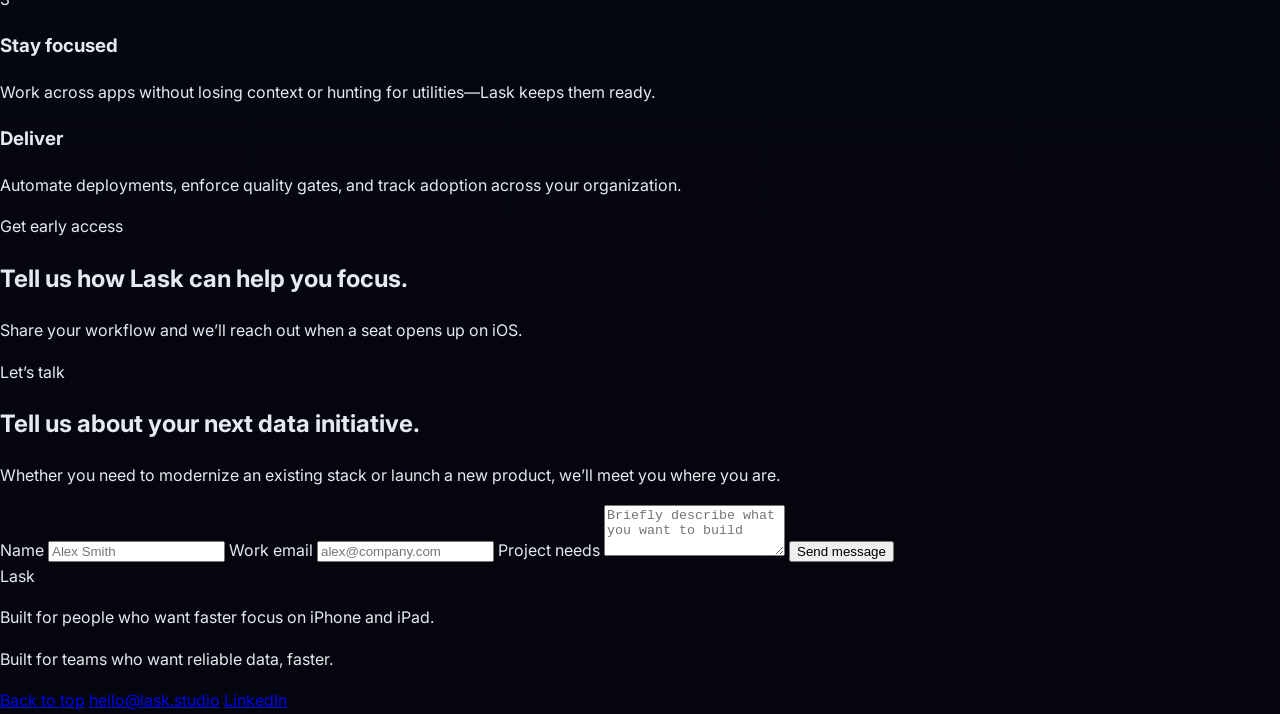
==== commit d2e62775: "Merge branch 'main' into codex/create-single-page-website-for-lask-website-23tuxs" ====
--- a/index.html
+++ b/index.html
@@ -222,5 +222,246 @@
       </div>
     </footer>
   </div>
+  <title>Lask | Modern Data Ops Studio</title>
+  <link rel="preconnect" href="https://fonts.googleapis.com" />
+  <link rel="preconnect" href="https://fonts.gstatic.com" crossorigin />
+  <link href="https://fonts.googleapis.com/css2?family=Inter:wght@400;500;600;700&display=swap" rel="stylesheet" />
+  <link rel="stylesheet" href="styles.css" />
+</head>
+<body>
+  <header class="topbar">
+    <div class="logo">Lask</div>
+    <nav>
+      <a href="#solutions">Solutions</a>
+      <a href="#platform">Platform</a>
+      <a href="#workflow">Workflow</a>
+      <a href="#contact">Contact</a>
+    </nav>
+    <a class="button ghost" href="#contact">Join waitlist</a>
+    <a class="button ghost" href="#contact">Book a demo</a>
+  </header>
+
+  <main>
+    <section class="hero" id="top">
+      <div class="pill">What Lask Is</div>
+      <h1>Keep your iOS workflow floating above every app.</h1>
+      <p class="lede">Lask is a paid productivity app for iOS that lives as a floating panel. It puts quick tools like notes, timers, and clipboard access one tap away so you never break focus.</p>
+      <div class="actions">
+        <a class="button" href="#contact">Join the waitlist</a>
+        <a class="button ghost" href="#platform">See how it works</a>
+      </div>
+      <div class="glass metrics">
+        <div>
+          <span class="metric">1 tap</span>
+          <span class="label">Access to essentials</span>
+        </div>
+        <div>
+          <span class="metric">24/7</span>
+          <span class="label">Stays on top</span>
+        </div>
+        <div>
+          <span class="metric">Zero</span>
+          <span class="label">App switching</span>
+      <div class="pill">Modern Data Operations</div>
+      <h1>Build dependable analytics faster with the Lask studio.</h1>
+      <p class="lede">Design, orchestrate, and monitor your pipelines from a single workspace built for collaboration and clarity.</p>
+      <div class="actions">
+        <a class="button" href="#contact">Start a project</a>
+        <a class="button ghost" href="#platform">Explore the platform</a>
+      </div>
+      <div class="glass metrics">
+        <div>
+          <span class="metric">45%</span>
+          <span class="label">Faster delivery</span>
+        </div>
+        <div>
+          <span class="metric">99.95%</span>
+          <span class="label">Pipeline uptime</span>
+        </div>
+        <div>
+          <span class="metric">24/7</span>
+          <span class="label">Observability</span>
+        </div>
+      </div>
+    </section>
+
+    <section class="section" id="solutions">
+      <div class="section-heading">
+        <h2>Quick tools that float with you</h2>
+        <p>Lask sits above your screen so essentials stay reachable no matter which app you're using.</p>
+        <h2>Design-forward solutions for modern teams</h2>
+        <p>We combine product thinking with reliable engineering to ship analytics experiences that feel effortless.</p>
+      </div>
+      <div class="grid features">
+        <article class="card">
+          <div class="icon">⏱️</div>
+          <h3>Instant timers</h3>
+          <p>Start focus sessions and countdowns without leaving what you're doing.</p>
+        </article>
+        <article class="card">
+          <div class="icon">🔒</div>
+          <h3>Secure notes</h3>
+          <p>Jot ideas or to-dos in a lightweight pad that stays tucked to the side of your screen.</p>
+        </article>
+        <article class="card">
+          <div class="icon">📈</div>
+          <h3>Clipboard control</h3>
+          <p>Save snippets, copy them back, and keep a history so you never lose context.</p>
+          <h3>Rapid prototyping</h3>
+          <p>Launch experiments in days, not months, with reusable components and guided templates.</p>
+        </article>
+        <article class="card">
+          <div class="icon">🔒</div>
+          <h3>Governed by default</h3>
+          <p>Role-based access, audit trails, and data contracts ensure every delivery is compliant and secure.</p>
+        </article>
+        <article class="card">
+          <div class="icon">📈</div>
+          <h3>Insightful by design</h3>
+          <p>Dashboards, reporting, and alerting are baked in so teams stay aligned on outcomes.</p>
+        </article>
+      </div>
+    </section>
+
+    <section class="section highlight" id="platform">
+      <div class="section-heading">
+        <h2>A floating panel built for speed</h2>
+        <p>Designed to feel invisible until you need it, Lask keeps the right utilities pinned to the edge of your display.</p>
+      </div>
+      <div class="grid platform">
+        <div class="card glass">
+          <h3>Always-on overlay</h3>
+          <p>Drag the panel to any side of your screen and keep it accessible above every app.</p>
+          <ul>
+            <li>Respects your gestures and shortcuts</li>
+            <li>Lightweight design that stays out of the way</li>
+            <li>Works in Split View and Slide Over</li>
+          </ul>
+        </div>
+        <div class="card glass">
+          <h3>Tools you rely on</h3>
+          <p>Keep timers, notes, clipboard history, and a mini command palette ready in one place.</p>
+          <ul>
+            <li>Pin your favorite shortcuts</li>
+            <li>Quick capture for tasks and ideas</li>
+            <li>Handoff between iPhone and iPad</li>
+          </ul>
+        </div>
+        <div class="card glass">
+          <h3>Privacy-minded</h3>
+          <p>Everything stays on your device with biometric lock options so your notes and clipboard remain yours.</p>
+          <ul>
+            <li>Secure local storage</li>
+            <li>Optional Face ID or Touch ID lock</li>
+            <li>Granular permissions for shared devices</li>
+        <h2>Everything you need in one unified studio</h2>
+        <p>Plan, build, and scale dependable data products with automation that keeps you in control.</p>
+      </div>
+      <div class="grid platform">
+        <div class="card glass">
+          <h3>Visual pipeline builder</h3>
+          <p>Coordinate sources, transformations, and destinations through a delightful drag-and-drop canvas.</p>
+          <ul>
+            <li>Integrates with your warehouse and lake</li>
+            <li>Reusable blocks for common patterns</li>
+            <li>Versioning with Git-backed workflows</li>
+          </ul>
+        </div>
+        <div class="card glass">
+          <h3>Observability with context</h3>
+          <p>Incident feeds, run history, and data quality checks surface issues before they impact customers.</p>
+          <ul>
+            <li>Auto remediation playbooks</li>
+            <li>Live SLAs with health indicators</li>
+            <li>Team-wide notes and ownership</li>
+          </ul>
+        </div>
+        <div class="card glass">
+          <h3>Collaboration that scales</h3>
+          <p>Assign tasks, comment on changes, and capture design rationale so your work stays discoverable.</p>
+          <ul>
+            <li>Workspace roles and approvals</li>
+            <li>Contextual mentions and threading</li>
+            <li>Knowledge base with decision logs</li>
+          </ul>
+        </div>
+      </div>
+    </section>
+
+    <section class="section" id="workflow">
+      <div class="section-heading">
+        <h2>Set up once, stay in flow</h2>
+        <p>Lask is designed to get out of the way so you can focus on your work, not managing tools.</p>
+        <h2>A workflow your whole team can follow</h2>
+        <p>From intake to rollout, Lask keeps every step clear and measurable.</p>
+      </div>
+      <div class="timeline">
+        <div class="step">
+          <div class="bubble">1</div>
+          <div>
+            <h3>Position</h3>
+            <p>Place the floating panel where it feels natural—left, right, or tucked in a corner.</p>
+            <h3>Discover</h3>
+            <p>Capture requirements, document data sources, and map the success metrics that matter.</p>
+          </div>
+        </div>
+        <div class="step">
+          <div class="bubble">2</div>
+          <div>
+            <h3>Pick your tools</h3>
+            <p>Choose the quick actions you want at hand: timers, notes, clipboard slots, and shortcuts.</p>
+            <h3>Design</h3>
+            <p>Prototype the data model, model flows, and dashboards with collaborative review built in.</p>
+          </div>
+        </div>
+        <div class="step">
+          <div class="bubble">3</div>
+          <div>
+            <h3>Stay focused</h3>
+            <p>Work across apps without losing context or hunting for utilities—Lask keeps them ready.</p>
+            <h3>Deliver</h3>
+            <p>Automate deployments, enforce quality gates, and track adoption across your organization.</p>
+          </div>
+        </div>
+      </div>
+    </section>
+
+    <section class="section highlight cta" id="contact">
+      <div>
+        <div class="pill">Get early access</div>
+        <h2>Tell us how Lask can help you focus.</h2>
+        <p>Share your workflow and we’ll reach out when a seat opens up on iOS.</p>
+        <div class="pill">Let’s talk</div>
+        <h2>Tell us about your next data initiative.</h2>
+        <p>Whether you need to modernize an existing stack or launch a new product, we’ll meet you where you are.</p>
+      </div>
+      <form class="card glass form">
+        <label>
+          Name
+          <input type="text" name="name" placeholder="Alex Smith" required />
+        </label>
+        <label>
+          Work email
+          <input type="email" name="email" placeholder="alex@company.com" required />
+        </label>
+        <label>
+          Project needs
+          <textarea name="project" rows="3" placeholder="Briefly describe what you want to build"></textarea>
+        </label>
+        <button type="submit" class="button">Send message</button>
+      </form>
+    </section>
+  </main>
+
+  <footer class="footer">
+    <div class="logo">Lask</div>
+    <p>Built for people who want faster focus on iPhone and iPad.</p>
+    <p>Built for teams who want reliable data, faster.</p>
+    <div class="footer-links">
+      <a href="#top">Back to top</a>
+      <a href="mailto:hello@lask.studio">hello@lask.studio</a>
+      <a href="https://www.linkedin.com" target="_blank" rel="noreferrer">LinkedIn</a>
+    </div>
+  </footer>
 </body>
 </html>
--- a/styles.css
+++ b/styles.css
@@ -7,6 +7,13 @@
   --accent: #0d6efd;
   --accent-soft: #e7f0ff;
   --shadow: 0 20px 60px rgba(13, 55, 122, 0.12);
+  --bg: #06080f;
+  --card: rgba(255, 255, 255, 0.06);
+  --accent: #7fe7c4;
+  --text: #e6e9ef;
+  --muted: #9ba5b5;
+  --border: rgba(255, 255, 255, 0.12);
+  --glow: 0 20px 60px rgba(127, 231, 196, 0.25);
   font-size: 16px;
 }
 
@@ -20,6 +27,10 @@
   background: radial-gradient(circle at 20% 20%, rgba(13, 110, 253, 0.05), transparent 32%),
     radial-gradient(circle at 82% 12%, rgba(90, 169, 255, 0.08), transparent 36%),
     var(--bg);
+  font-family: 'Inter', system-ui, -apple-system, sans-serif;
+  background: radial-gradient(circle at 20% 20%, rgba(127, 231, 196, 0.06), transparent 28%),
+    radial-gradient(circle at 80% 10%, rgba(255, 255, 255, 0.05), transparent 30%),
+    linear-gradient(180deg, #070b16 0%, #05060d 100%);
   color: var(--text);
   line-height: 1.6;
   min-height: 100vh;
@@ -29,6 +40,8 @@
   max-width: 1200px;
   margin: 0 auto;
   padding: 0 28px 80px;
+main {
+  padding: 120px min(8vw, 120px) 80px;
 }
 
 a {
@@ -87,6 +100,17 @@
 
 .nav-links {
   display: flex;
+  align-items: center;
+  justify-content: space-between;
+  padding: 18px min(8vw, 120px);
+  background: rgba(5, 7, 12, 0.8);
+  border-bottom: 1px solid var(--border);
+  backdrop-filter: blur(10px);
+  z-index: 10;
+}
+
+.topbar nav {
+  display: flex;
   gap: 18px;
   font-weight: 600;
   color: var(--muted);
@@ -96,6 +120,10 @@
   display: flex;
   align-items: center;
   gap: 12px;
+.logo {
+  font-weight: 700;
+  letter-spacing: 0.6px;
+  font-size: 1.2rem;
 }
 
 .button {
@@ -133,6 +161,27 @@
   display: grid;
   gap: 100px;
   margin-top: 30px;
+  gap: 8px;
+  padding: 12px 18px;
+  border-radius: 12px;
+  border: 1px solid transparent;
+  background: linear-gradient(135deg, #9bf1d7, #6ad0ff);
+  color: #041017;
+  font-weight: 700;
+  box-shadow: var(--glow);
+  transition: transform 0.18s ease, box-shadow 0.18s ease;
+}
+
+.button:hover {
+  transform: translateY(-2px);
+  box-shadow: 0 12px 40px rgba(122, 215, 252, 0.35);
+}
+
+.button.ghost {
+  background: transparent;
+  border: 1px solid var(--border);
+  color: var(--text);
+  box-shadow: none;
 }
 
 .hero {
@@ -166,6 +215,26 @@
 .trust {
   color: var(--muted);
   font-size: 0.95rem;
+  gap: 22px;
+  text-align: left;
+}
+
+.hero h1 {
+  font-size: clamp(2.8rem, 5vw, 3.6rem);
+  line-height: 1.05;
+  margin: 0;
+}
+
+.lede {
+  font-size: 1.15rem;
+  color: var(--muted);
+  max-width: 760px;
+}
+
+.actions {
+  display: flex;
+  gap: 14px;
+  flex-wrap: wrap;
 }
 
 .pill {
@@ -368,6 +437,87 @@
 }
 
 .panel-list {
+  padding: 10px 14px;
+  border-radius: 999px;
+  background: rgba(255, 255, 255, 0.04);
+  border: 1px solid var(--border);
+  color: var(--muted);
+  font-weight: 600;
+}
+
+.glass {
+  background: var(--card);
+  border: 1px solid var(--border);
+  border-radius: 18px;
+  backdrop-filter: blur(12px);
+}
+
+.metrics {
+  display: grid;
+  grid-template-columns: repeat(auto-fit, minmax(180px, 1fr));
+  gap: 14px;
+  padding: 18px 20px;
+}
+
+.metrics .metric {
+  display: block;
+  font-size: 1.8rem;
+  font-weight: 700;
+}
+
+.metrics .label {
+  color: var(--muted);
+  font-size: 0.95rem;
+}
+
+.section {
+  margin-top: 90px;
+}
+
+.section-heading h2 {
+  margin: 0 0 10px;
+  font-size: clamp(2rem, 4vw, 2.6rem);
+}
+
+.section-heading p {
+  margin: 0;
+  color: var(--muted);
+  max-width: 700px;
+}
+
+.grid {
+  display: grid;
+  gap: 18px;
+  margin-top: 30px;
+}
+
+.features {
+  grid-template-columns: repeat(auto-fit, minmax(220px, 1fr));
+}
+
+.platform {
+  grid-template-columns: repeat(auto-fit, minmax(260px, 1fr));
+}
+
+.card {
+  padding: 20px;
+  border-radius: 16px;
+  border: 1px solid var(--border);
+  background: rgba(255, 255, 255, 0.03);
+}
+
+.card h3 {
+  margin-top: 0;
+  margin-bottom: 8px;
+}
+
+.card p {
+  color: var(--muted);
+  margin-top: 0;
+}
+
+.card ul {
+  margin: 10px 0 0;
   padding-left: 18px;
   color: var(--muted);
   line-height: 1.5;
@@ -534,6 +684,96 @@
   gap: 14px;
   align-items: center;
   justify-content: space-between;
+.icon {
+  width: 42px;
+  height: 42px;
+  border-radius: 12px;
+  display: grid;
+  place-items: center;
+  background: rgba(127, 231, 196, 0.15);
+  color: #7fe7c4;
+  margin-bottom: 12px;
+  font-size: 1.2rem;
+}
+
+.highlight {
+  background: radial-gradient(circle at 15% 20%, rgba(127, 231, 196, 0.1), transparent 45%),
+    radial-gradient(circle at 85% 10%, rgba(122, 215, 252, 0.12), transparent 45%),
+    rgba(255, 255, 255, 0.02);
+  border-radius: 20px;
+  padding: 32px;
+  border: 1px solid var(--border);
+}
+
+.timeline {
+  display: grid;
+  gap: 16px;
+  margin-top: 28px;
+}
+
+.step {
+  display: grid;
+  grid-template-columns: auto 1fr;
+  gap: 16px;
+  padding: 18px;
+  border: 1px solid var(--border);
+  border-radius: 16px;
+  background: rgba(255, 255, 255, 0.02);
+}
+
+.bubble {
+  width: 40px;
+  height: 40px;
+  display: grid;
+  place-items: center;
+  border-radius: 12px;
+  background: rgba(127, 231, 196, 0.12);
+  color: #7fe7c4;
+  font-weight: 700;
+}
+
+.cta {
+  display: grid;
+  grid-template-columns: repeat(auto-fit, minmax(260px, 1fr));
+  align-items: center;
+  gap: 24px;
+  margin-top: 100px;
+}
+
+.form {
+  display: grid;
+  gap: 14px;
+}
+
+label {
+  display: grid;
+  gap: 8px;
+  font-weight: 600;
+  color: var(--text);
+}
+
+input,
+textarea {
+  padding: 12px 14px;
+  border-radius: 12px;
+  border: 1px solid var(--border);
+  background: rgba(255, 255, 255, 0.03);
+  color: var(--text);
+  font-family: inherit;
+}
+
+input:focus,
+textarea:focus {
+  outline: 1px solid var(--accent);
+  box-shadow: 0 0 0 4px rgba(127, 231, 196, 0.08);
+}
+
+.footer {
+  padding: 26px min(8vw, 120px) 60px;
+  color: var(--muted);
+  border-top: 1px solid var(--border);
+  display: grid;
+  gap: 8px;
 }
 
 .footer-links {
@@ -555,5 +795,19 @@
 
   .panel-visual {
     min-height: 280px;
+  flex-wrap: wrap;
+}
+
+@media (max-width: 720px) {
+  .topbar nav {
+    display: none;
   }
-}
+
+  main {
+    padding: 100px 18px 60px;
+  }
+
+  .topbar {
+    padding: 18px;
+  }
+}
--- a/styles.css
+++ b/styles.css
@@ -7,6 +7,13 @@
   --accent: #0d6efd;
   --accent-soft: #e7f0ff;
   --shadow: 0 20px 60px rgba(13, 55, 122, 0.12);
+  --bg: #06080f;
+  --card: rgba(255, 255, 255, 0.06);
+  --accent: #7fe7c4;
+  --text: #e6e9ef;
+  --muted: #9ba5b5;
+  --border: rgba(255, 255, 255, 0.12);
+  --glow: 0 20px 60px rgba(127, 231, 196, 0.25);
   font-size: 16px;
 }
 
@@ -20,6 +27,10 @@
   background: radial-gradient(circle at 20% 20%, rgba(13, 110, 253, 0.05), transparent 32%),
     radial-gradient(circle at 82% 12%, rgba(90, 169, 255, 0.08), transparent 36%),
     var(--bg);
+  font-family: 'Inter', system-ui, -apple-system, sans-serif;
+  background: radial-gradient(circle at 20% 20%, rgba(127, 231, 196, 0.06), transparent 28%),
+    radial-gradient(circle at 80% 10%, rgba(255, 255, 255, 0.05), transparent 30%),
+    linear-gradient(180deg, #070b16 0%, #05060d 100%);
   color: var(--text);
   line-height: 1.6;
   min-height: 100vh;
@@ -29,6 +40,8 @@
   max-width: 1200px;
   margin: 0 auto;
   padding: 0 28px 80px;
+main {
+  padding: 120px min(8vw, 120px) 80px;
 }
 
 a {
@@ -87,6 +100,17 @@
 
 .nav-links {
   display: flex;
+  align-items: center;
+  justify-content: space-between;
+  padding: 18px min(8vw, 120px);
+  background: rgba(5, 7, 12, 0.8);
+  border-bottom: 1px solid var(--border);
+  backdrop-filter: blur(10px);
+  z-index: 10;
+}
+
+.topbar nav {
+  display: flex;
   gap: 18px;
   font-weight: 600;
   color: var(--muted);
@@ -96,6 +120,10 @@
   display: flex;
   align-items: center;
   gap: 12px;
+.logo {
+  font-weight: 700;
+  letter-spacing: 0.6px;
+  font-size: 1.2rem;
 }
 
 .button {
@@ -133,6 +161,27 @@
   display: grid;
   gap: 100px;
   margin-top: 30px;
+  gap: 8px;
+  padding: 12px 18px;
+  border-radius: 12px;
+  border: 1px solid transparent;
+  background: linear-gradient(135deg, #9bf1d7, #6ad0ff);
+  color: #041017;
+  font-weight: 700;
+  box-shadow: var(--glow);
+  transition: transform 0.18s ease, box-shadow 0.18s ease;
+}
+
+.button:hover {
+  transform: translateY(-2px);
+  box-shadow: 0 12px 40px rgba(122, 215, 252, 0.35);
+}
+
+.button.ghost {
+  background: transparent;
+  border: 1px solid var(--border);
+  color: var(--text);
+  box-shadow: none;
 }
 
 .hero {
@@ -166,6 +215,26 @@
 .trust {
   color: var(--muted);
   font-size: 0.95rem;
+  gap: 22px;
+  text-align: left;
+}
+
+.hero h1 {
+  font-size: clamp(2.8rem, 5vw, 3.6rem);
+  line-height: 1.05;
+  margin: 0;
+}
+
+.lede {
+  font-size: 1.15rem;
+  color: var(--muted);
+  max-width: 760px;
+}
+
+.actions {
+  display: flex;
+  gap: 14px;
+  flex-wrap: wrap;
 }
 
 .pill {
@@ -368,6 +437,87 @@
 }
 
 .panel-list {
+  padding: 10px 14px;
+  border-radius: 999px;
+  background: rgba(255, 255, 255, 0.04);
+  border: 1px solid var(--border);
+  color: var(--muted);
+  font-weight: 600;
+}
+
+.glass {
+  background: var(--card);
+  border: 1px solid var(--border);
+  border-radius: 18px;
+  backdrop-filter: blur(12px);
+}
+
+.metrics {
+  display: grid;
+  grid-template-columns: repeat(auto-fit, minmax(180px, 1fr));
+  gap: 14px;
+  padding: 18px 20px;
+}
+
+.metrics .metric {
+  display: block;
+  font-size: 1.8rem;
+  font-weight: 700;
+}
+
+.metrics .label {
+  color: var(--muted);
+  font-size: 0.95rem;
+}
+
+.section {
+  margin-top: 90px;
+}
+
+.section-heading h2 {
+  margin: 0 0 10px;
+  font-size: clamp(2rem, 4vw, 2.6rem);
+}
+
+.section-heading p {
+  margin: 0;
+  color: var(--muted);
+  max-width: 700px;
+}
+
+.grid {
+  display: grid;
+  gap: 18px;
+  margin-top: 30px;
+}
+
+.features {
+  grid-template-columns: repeat(auto-fit, minmax(220px, 1fr));
+}
+
+.platform {
+  grid-template-columns: repeat(auto-fit, minmax(260px, 1fr));
+}
+
+.card {
+  padding: 20px;
+  border-radius: 16px;
+  border: 1px solid var(--border);
+  background: rgba(255, 255, 255, 0.03);
+}
+
+.card h3 {
+  margin-top: 0;
+  margin-bottom: 8px;
+}
+
+.card p {
+  color: var(--muted);
+  margin-top: 0;
+}
+
+.card ul {
+  margin: 10px 0 0;
   padding-left: 18px;
   color: var(--muted);
   line-height: 1.5;
@@ -534,6 +684,96 @@
   gap: 14px;
   align-items: center;
   justify-content: space-between;
+.icon {
+  width: 42px;
+  height: 42px;
+  border-radius: 12px;
+  display: grid;
+  place-items: center;
+  background: rgba(127, 231, 196, 0.15);
+  color: #7fe7c4;
+  margin-bottom: 12px;
+  font-size: 1.2rem;
+}
+
+.highlight {
+  background: radial-gradient(circle at 15% 20%, rgba(127, 231, 196, 0.1), transparent 45%),
+    radial-gradient(circle at 85% 10%, rgba(122, 215, 252, 0.12), transparent 45%),
+    rgba(255, 255, 255, 0.02);
+  border-radius: 20px;
+  padding: 32px;
+  border: 1px solid var(--border);
+}
+
+.timeline {
+  display: grid;
+  gap: 16px;
+  margin-top: 28px;
+}
+
+.step {
+  display: grid;
+  grid-template-columns: auto 1fr;
+  gap: 16px;
+  padding: 18px;
+  border: 1px solid var(--border);
+  border-radius: 16px;
+  background: rgba(255, 255, 255, 0.02);
+}
+
+.bubble {
+  width: 40px;
+  height: 40px;
+  display: grid;
+  place-items: center;
+  border-radius: 12px;
+  background: rgba(127, 231, 196, 0.12);
+  color: #7fe7c4;
+  font-weight: 700;
+}
+
+.cta {
+  display: grid;
+  grid-template-columns: repeat(auto-fit, minmax(260px, 1fr));
+  align-items: center;
+  gap: 24px;
+  margin-top: 100px;
+}
+
+.form {
+  display: grid;
+  gap: 14px;
+}
+
+label {
+  display: grid;
+  gap: 8px;
+  font-weight: 600;
+  color: var(--text);
+}
+
+input,
+textarea {
+  padding: 12px 14px;
+  border-radius: 12px;
+  border: 1px solid var(--border);
+  background: rgba(255, 255, 255, 0.03);
+  color: var(--text);
+  font-family: inherit;
+}
+
+input:focus,
+textarea:focus {
+  outline: 1px solid var(--accent);
+  box-shadow: 0 0 0 4px rgba(127, 231, 196, 0.08);
+}
+
+.footer {
+  padding: 26px min(8vw, 120px) 60px;
+  color: var(--muted);
+  border-top: 1px solid var(--border);
+  display: grid;
+  gap: 8px;
 }
 
 .footer-links {
@@ -555,5 +795,19 @@
 
   .panel-visual {
     min-height: 280px;
+  flex-wrap: wrap;
+}
+
+@media (max-width: 720px) {
+  .topbar nav {
+    display: none;
   }
-}
+
+  main {
+    padding: 100px 18px 60px;
+  }
+
+  .topbar {
+    padding: 18px;
+  }
+}
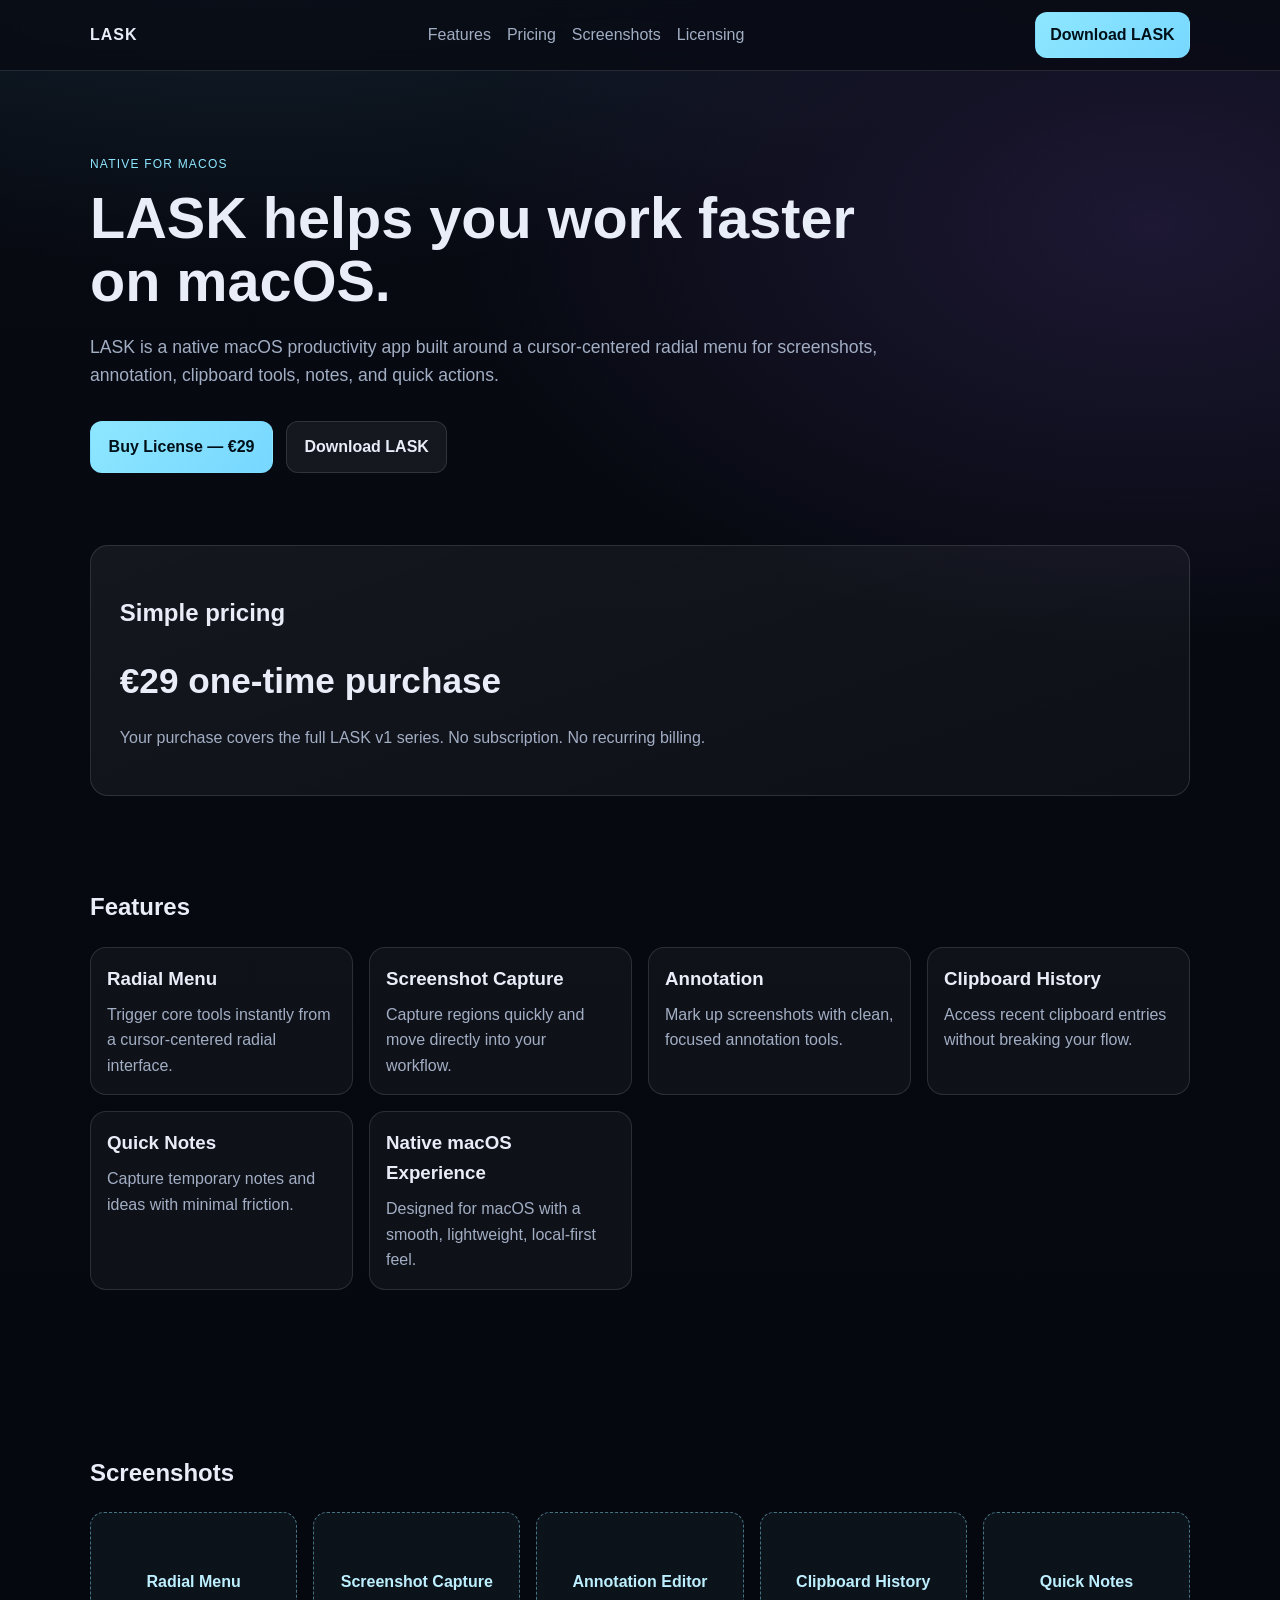
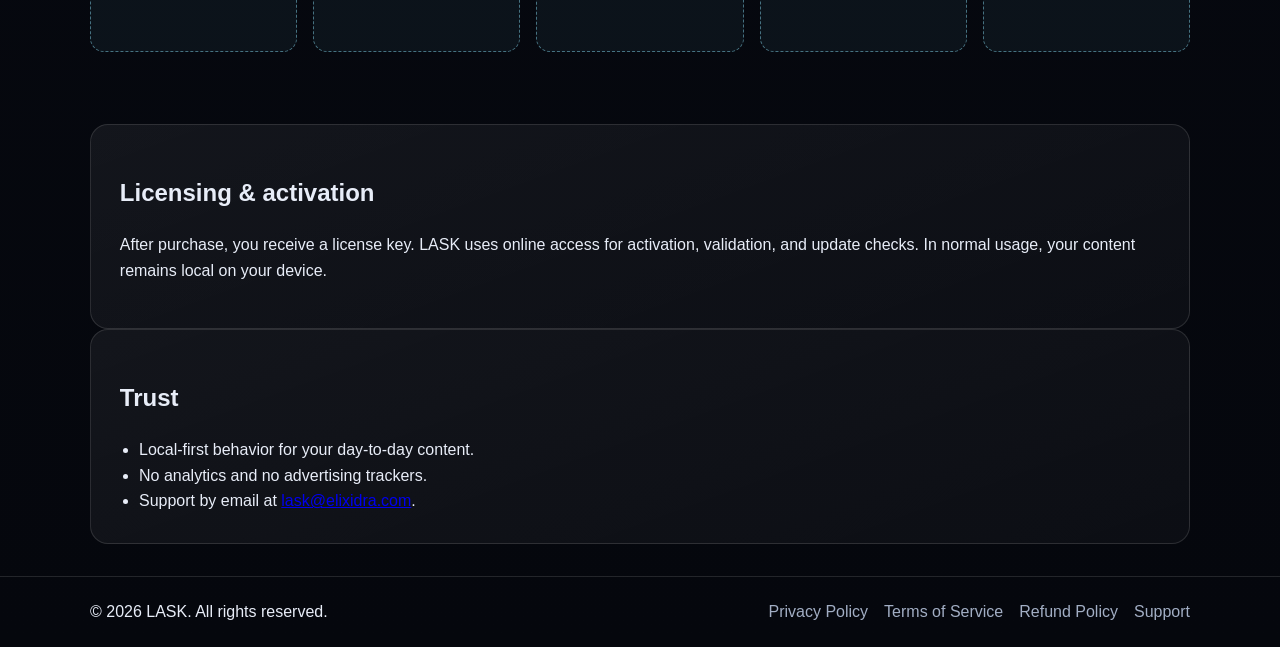
==== commit a56520e7: "Create approval-ready static website and legal pages for LASK" ====
--- a/index.html
+++ b/index.html
@@ -1,467 +1,123 @@
 <!doctype html>
 <html lang="en">
-<head>
-  <meta charset="UTF-8" />
-  <meta name="viewport" content="width=device-width, initial-scale=1.0" />
-  <title>Lask | Floating Productivity Panel for iOS</title>
-  <link rel="preconnect" href="https://fonts.googleapis.com" />
-  <link rel="preconnect" href="https://fonts.gstatic.com" crossorigin />
-  <link href="https://fonts.googleapis.com/css2?family=Manrope:wght@500;600;700&display=swap" rel="stylesheet" />
-  <link rel="stylesheet" href="styles.css" />
-</head>
-<body>
-  <div class="page-shell">
-    <header class="topbar">
-      <div class="brand">
-        <div class="brand-mark" aria-hidden="true">
-          <span>L</span>
+  <head>
+    <meta charset="UTF-8" />
+    <meta name="viewport" content="width=device-width, initial-scale=1.0" />
+    <title>LASK | Native macOS Productivity App</title>
+    <meta
+      name="description"
+      content="LASK is a native macOS productivity app with a cursor-centered radial menu for screenshots, annotation, clipboard tools, notes, and quick actions."
+    />
+    <link rel="stylesheet" href="styles.css" />
+  </head>
+  <body>
+    <header class="site-header">
+      <nav class="nav container">
+        <a class="logo" href="#top" aria-label="LASK home">LASK</a>
+        <div class="nav-links">
+          <a href="#features">Features</a>
+          <a href="#pricing">Pricing</a>
+          <a href="#screenshots">Screenshots</a>
+          <a href="#license">Licensing</a>
         </div>
-        <div class="brand-name">
-          <span class="brand-title">Lask</span>
-          <span class="brand-sub">Floating panel for iOS</span>
-        </div>
-      </div>
-      <nav class="nav-links">
-        <a href="#features">Features</a>
-        <a href="#panel">Panel</a>
-        <a href="#flow">Workflow</a>
-        <a href="#cta">Contact</a>
+        <a class="button small" href="#">Download LASK</a>
       </nav>
-      <div class="top-actions">
-        <a class="link" href="#demo">How it looks</a>
-        <a class="button" href="#cta">Download</a>
-      </div>
     </header>
 
-    <main>
-      <section class="hero" id="demo">
-        <div class="hero-copy">
-          <div class="pill">Paid iOS app · Floating toolbar</div>
-          <h1>Focus on your work. Lask keeps your tools floating in reach.</h1>
-          <p class="lede">Lask is a lightweight productivity panel for iPhone and iPad that stays above your apps. Launch timers, jot notes, and reuse your clipboard without breaking flow.</p>
-          <div class="hero-actions">
-            <a class="button" href="#cta">Download for iOS</a>
-            <a class="button ghost" href="#panel">See the panel</a>
-            <div class="trust">No clutter. Just instant access when you need it.</div>
-          </div>
-        </div>
-        <div class="hero-visual">
-          <div class="glass phone-card">
-            <div class="status">Floating Panel · Live</div>
-            <div class="panel-preview">
-              <div class="panel-row">
-                <div class="chip active">Timer</div>
-                <div class="chip">Notes</div>
-                <div class="chip">Clipboard</div>
-                <div class="chip">Shortcuts</div>
-              </div>
-              <div class="panel-body">
-                <div class="panel-block">
-                  <span class="label">Focus timer</span>
-                  <strong>25:00</strong>
-                  <button aria-label="start timer">Start</button>
-                </div>
-                <div class="panel-block">
-                  <span class="label">Quick note</span>
-                  <p>Hold ⌘ + Space to capture text from any app.</p>
-                </div>
-                <div class="panel-block ghost">
-                  <span class="label">Clipboard</span>
-                  <p>Last 5 copies stay here for reuse.</p>
-                </div>
-              </div>
-            </div>
-          </div>
-          <div class="badge">
-            <span class="badge-dot"></span>
-            Stays on top of every app
-          </div>
+    <main id="top">
+      <section class="hero container section">
+        <p class="eyebrow">Native for macOS</p>
+        <h1>LASK helps you work faster on macOS.</h1>
+        <p class="subheadline">
+          LASK is a native macOS productivity app built around a cursor-centered radial menu for
+          screenshots, annotation, clipboard tools, notes, and quick actions.
+        </p>
+        <div class="hero-actions">
+          <a class="button" href="#">Buy License — €29</a>
+          <a class="button secondary" href="#">Download LASK</a>
         </div>
       </section>
 
-      <section class="section" id="features">
-        <div class="section-head">
-          <h2>Everything essential, one glide away.</h2>
-          <p>Curate the shortcuts you need and pin them to the floating panel. Lask respects your screen space while keeping momentum high.</p>
-        </div>
-        <div class="feature-grid">
-          <article class="tile">
-            <div class="tile-icon">⏱</div>
-            <div class="tile-body">
-              <h3>Timers that follow you</h3>
-              <p>Start focus or countdown timers without leaving the app you're in.</p>
-            </div>
+      <section id="pricing" class="container section card">
+        <h2>Simple pricing</h2>
+        <p class="price">€29 one-time purchase</p>
+        <p class="muted">
+          Your purchase covers the full LASK v1 series. No subscription. No recurring billing.
+        </p>
+      </section>
+
+      <section id="features" class="container section">
+        <h2>Features</h2>
+        <div class="grid cards-3">
+          <article class="feature-card">
+            <h3>Radial Menu</h3>
+            <p>Trigger core tools instantly from a cursor-centered radial interface.</p>
           </article>
-          <article class="tile">
-            <div class="tile-icon">📝</div>
-            <div class="tile-body">
-              <h3>Quick notes</h3>
-              <p>Capture ideas in a minimal pad that floats at the edge of your screen.</p>
-            </div>
+          <article class="feature-card">
+            <h3>Screenshot Capture</h3>
+            <p>Capture regions quickly and move directly into your workflow.</p>
           </article>
-          <article class="tile">
-            <div class="tile-icon">📋</div>
-            <div class="tile-body">
-              <h3>Clipboard recall</h3>
-              <p>Keep your last copies ready to paste back with a tap.</p>
-            </div>
+          <article class="feature-card">
+            <h3>Annotation</h3>
+            <p>Mark up screenshots with clean, focused annotation tools.</p>
           </article>
-          <article class="tile">
-            <div class="tile-icon">✨</div>
-            <div class="tile-body">
-              <h3>Custom shortcuts</h3>
-              <p>Pin the actions you repeat: open links, launch apps, or trigger commands.</p>
-            </div>
+          <article class="feature-card">
+            <h3>Clipboard History</h3>
+            <p>Access recent clipboard entries without breaking your flow.</p>
+          </article>
+          <article class="feature-card">
+            <h3>Quick Notes</h3>
+            <p>Capture temporary notes and ideas with minimal friction.</p>
+          </article>
+          <article class="feature-card">
+            <h3>Native macOS Experience</h3>
+            <p>Designed for macOS with a smooth, lightweight, local-first feel.</p>
           </article>
         </div>
       </section>
 
-      <section class="section panel-section" id="panel">
-        <div class="panel-card">
-          <div class="panel-info">
-            <div class="pill">Designed for iPhone & iPad</div>
-            <h2>A floating bar that's calm, not noisy.</h2>
-            <p>Lask slides to the side until you need it. When summoned, it gives you a crisp set of tools with no extra chrome, shadows, or distractions.</p>
-            <ul class="panel-list">
-              <li>Lives above every app, including Split View and Slide Over.</li>
-              <li>Handoff between devices so your clips and timers stay in sync.</li>
-              <li>Privacy by default — everything stays on your device.</li>
-            </ul>
-            <div class="panel-actions">
-              <a class="button" href="#cta">Download now</a>
-              <a class="link" href="#flow">See how it fits your day</a>
-            </div>
-          </div>
-          <div class="panel-visual">
-            <div class="layer phone"></div>
-            <div class="layer overlay"></div>
-            <div class="layer panel">
-              <div class="mini-title">Lask panel</div>
-              <div class="mini-row">
-                <span>Timer</span>
-                <strong>12:30</strong>
-              </div>
-              <div class="mini-row">
-                <span>Notes</span>
-                <strong>2 drafts</strong>
-              </div>
-              <div class="mini-row">
-                <span>Clipboard</span>
-                <strong>5 items</strong>
-              </div>
-            </div>
-          </div>
+      <section id="screenshots" class="container section">
+        <h2>Screenshots</h2>
+        <div class="grid cards-5">
+          <div class="shot-placeholder">Radial Menu</div>
+          <div class="shot-placeholder">Screenshot Capture</div>
+          <div class="shot-placeholder">Annotation Editor</div>
+          <div class="shot-placeholder">Clipboard History</div>
+          <div class="shot-placeholder">Quick Notes</div>
         </div>
       </section>
 
-      <section class="section steps" id="flow">
-        <div class="section-head">
-          <h2>Set up once. Glide through the rest.</h2>
-          <p>In a few minutes you can tailor the panel to your routine and keep it accessible with gestures you already use.</p>
-        </div>
-        <div class="step-grid">
-          <div class="step-card">
-            <div class="step-number">1</div>
-            <h3>Place it where you like</h3>
-            <p>Dock the panel to the left or right edge; it tucks away until you slide it out.</p>
-          </div>
-          <div class="step-card">
-            <div class="step-number">2</div>
-            <h3>Pick your essentials</h3>
-            <p>Choose timers, notes, clipboard slots, and shortcuts tailored to your tasks.</p>
-          </div>
-          <div class="step-card">
-            <div class="step-number">3</div>
-            <h3>Stay in flow</h3>
-            <p>Switch apps, answer messages, and keep your toolkit floating beside you.</p>
-          </div>
-        </div>
+      <section id="license" class="container section card">
+        <h2>Licensing & activation</h2>
+        <p>
+          After purchase, you receive a license key. LASK uses online access for activation,
+          validation, and update checks. In normal usage, your content remains local on your
+          device.
+        </p>
       </section>
 
-      <section class="section cta" id="cta">
-        <div class="cta-card">
-          <div>
-            <div class="pill">Start with the essentials</div>
-            <h2>Download Lask and keep focus within thumb reach.</h2>
-            <p>Tell us where to send the download link and early access builds.</p>
-          </div>
-          <form class="cta-form">
-            <label>
-              Name
-              <input type="text" name="name" placeholder="Alex Smith" required />
-            </label>
-            <label>
-              Work email
-              <input type="email" name="email" placeholder="alex@company.com" required />
-            </label>
-            <label>
-              How you'll use Lask
-              <textarea name="use" rows="3" placeholder="Timers for meetings, clipboard for research…"></textarea>
-            </label>
-            <button type="submit" class="button">Get the download</button>
-          </form>
-        </div>
+      <section id="trust" class="container section card">
+        <h2>Trust</h2>
+        <ul class="trust-list">
+          <li>Local-first behavior for your day-to-day content.</li>
+          <li>No analytics and no advertising trackers.</li>
+          <li>Support by email at <a href="mailto:lask@elixidra.com">lask@elixidra.com</a>.</li>
+        </ul>
       </section>
     </main>
 
-    <footer class="footer">
-      <div class="brand">
-        <div class="brand-mark" aria-hidden="true">
-          <span>L</span>
-        </div>
-        <div class="brand-name">
-          <span class="brand-title">Lask</span>
-          <span class="brand-sub">Quiet power for iOS</span>
+    <footer class="site-footer">
+      <div class="container footer-inner">
+        <div>© 2026 LASK. All rights reserved.</div>
+        <div class="footer-links">
+          <a href="privacy.html">Privacy Policy</a>
+          <a href="terms.html">Terms of Service</a>
+          <a href="refund.html">Refund Policy</a>
+          <a href="support.html">Support</a>
         </div>
       </div>
-      <div class="footer-links">
-        <a href="#features">Features</a>
-        <a href="#panel">Panel</a>
-        <a href="#flow">Workflow</a>
-        <a href="mailto:hello@lask.studio">hello@lask.studio</a>
-      </div>
     </footer>
-  </div>
-  <title>Lask | Modern Data Ops Studio</title>
-  <link rel="preconnect" href="https://fonts.googleapis.com" />
-  <link rel="preconnect" href="https://fonts.gstatic.com" crossorigin />
-  <link href="https://fonts.googleapis.com/css2?family=Inter:wght@400;500;600;700&display=swap" rel="stylesheet" />
-  <link rel="stylesheet" href="styles.css" />
-</head>
-<body>
-  <header class="topbar">
-    <div class="logo">Lask</div>
-    <nav>
-      <a href="#solutions">Solutions</a>
-      <a href="#platform">Platform</a>
-      <a href="#workflow">Workflow</a>
-      <a href="#contact">Contact</a>
-    </nav>
-    <a class="button ghost" href="#contact">Join waitlist</a>
-    <a class="button ghost" href="#contact">Book a demo</a>
-  </header>
 
-  <main>
-    <section class="hero" id="top">
-      <div class="pill">What Lask Is</div>
-      <h1>Keep your iOS workflow floating above every app.</h1>
-      <p class="lede">Lask is a paid productivity app for iOS that lives as a floating panel. It puts quick tools like notes, timers, and clipboard access one tap away so you never break focus.</p>
-      <div class="actions">
-        <a class="button" href="#contact">Join the waitlist</a>
-        <a class="button ghost" href="#platform">See how it works</a>
-      </div>
-      <div class="glass metrics">
-        <div>
-          <span class="metric">1 tap</span>
-          <span class="label">Access to essentials</span>
-        </div>
-        <div>
-          <span class="metric">24/7</span>
-          <span class="label">Stays on top</span>
-        </div>
-        <div>
-          <span class="metric">Zero</span>
-          <span class="label">App switching</span>
-      <div class="pill">Modern Data Operations</div>
-      <h1>Build dependable analytics faster with the Lask studio.</h1>
-      <p class="lede">Design, orchestrate, and monitor your pipelines from a single workspace built for collaboration and clarity.</p>
-      <div class="actions">
-        <a class="button" href="#contact">Start a project</a>
-        <a class="button ghost" href="#platform">Explore the platform</a>
-      </div>
-      <div class="glass metrics">
-        <div>
-          <span class="metric">45%</span>
-          <span class="label">Faster delivery</span>
-        </div>
-        <div>
-          <span class="metric">99.95%</span>
-          <span class="label">Pipeline uptime</span>
-        </div>
-        <div>
-          <span class="metric">24/7</span>
-          <span class="label">Observability</span>
-        </div>
-      </div>
-    </section>
-
-    <section class="section" id="solutions">
-      <div class="section-heading">
-        <h2>Quick tools that float with you</h2>
-        <p>Lask sits above your screen so essentials stay reachable no matter which app you're using.</p>
-        <h2>Design-forward solutions for modern teams</h2>
-        <p>We combine product thinking with reliable engineering to ship analytics experiences that feel effortless.</p>
-      </div>
-      <div class="grid features">
-        <article class="card">
-          <div class="icon">⏱️</div>
-          <h3>Instant timers</h3>
-          <p>Start focus sessions and countdowns without leaving what you're doing.</p>
-        </article>
-        <article class="card">
-          <div class="icon">🔒</div>
-          <h3>Secure notes</h3>
-          <p>Jot ideas or to-dos in a lightweight pad that stays tucked to the side of your screen.</p>
-        </article>
-        <article class="card">
-          <div class="icon">📈</div>
-          <h3>Clipboard control</h3>
-          <p>Save snippets, copy them back, and keep a history so you never lose context.</p>
-          <h3>Rapid prototyping</h3>
-          <p>Launch experiments in days, not months, with reusable components and guided templates.</p>
-        </article>
-        <article class="card">
-          <div class="icon">🔒</div>
-          <h3>Governed by default</h3>
-          <p>Role-based access, audit trails, and data contracts ensure every delivery is compliant and secure.</p>
-        </article>
-        <article class="card">
-          <div class="icon">📈</div>
-          <h3>Insightful by design</h3>
-          <p>Dashboards, reporting, and alerting are baked in so teams stay aligned on outcomes.</p>
-        </article>
-      </div>
-    </section>
-
-    <section class="section highlight" id="platform">
-      <div class="section-heading">
-        <h2>A floating panel built for speed</h2>
-        <p>Designed to feel invisible until you need it, Lask keeps the right utilities pinned to the edge of your display.</p>
-      </div>
-      <div class="grid platform">
-        <div class="card glass">
-          <h3>Always-on overlay</h3>
-          <p>Drag the panel to any side of your screen and keep it accessible above every app.</p>
-          <ul>
-            <li>Respects your gestures and shortcuts</li>
-            <li>Lightweight design that stays out of the way</li>
-            <li>Works in Split View and Slide Over</li>
-          </ul>
-        </div>
-        <div class="card glass">
-          <h3>Tools you rely on</h3>
-          <p>Keep timers, notes, clipboard history, and a mini command palette ready in one place.</p>
-          <ul>
-            <li>Pin your favorite shortcuts</li>
-            <li>Quick capture for tasks and ideas</li>
-            <li>Handoff between iPhone and iPad</li>
-          </ul>
-        </div>
-        <div class="card glass">
-          <h3>Privacy-minded</h3>
-          <p>Everything stays on your device with biometric lock options so your notes and clipboard remain yours.</p>
-          <ul>
-            <li>Secure local storage</li>
-            <li>Optional Face ID or Touch ID lock</li>
-            <li>Granular permissions for shared devices</li>
-        <h2>Everything you need in one unified studio</h2>
-        <p>Plan, build, and scale dependable data products with automation that keeps you in control.</p>
-      </div>
-      <div class="grid platform">
-        <div class="card glass">
-          <h3>Visual pipeline builder</h3>
-          <p>Coordinate sources, transformations, and destinations through a delightful drag-and-drop canvas.</p>
-          <ul>
-            <li>Integrates with your warehouse and lake</li>
-            <li>Reusable blocks for common patterns</li>
-            <li>Versioning with Git-backed workflows</li>
-          </ul>
-        </div>
-        <div class="card glass">
-          <h3>Observability with context</h3>
-          <p>Incident feeds, run history, and data quality checks surface issues before they impact customers.</p>
-          <ul>
-            <li>Auto remediation playbooks</li>
-            <li>Live SLAs with health indicators</li>
-            <li>Team-wide notes and ownership</li>
-          </ul>
-        </div>
-        <div class="card glass">
-          <h3>Collaboration that scales</h3>
-          <p>Assign tasks, comment on changes, and capture design rationale so your work stays discoverable.</p>
-          <ul>
-            <li>Workspace roles and approvals</li>
-            <li>Contextual mentions and threading</li>
-            <li>Knowledge base with decision logs</li>
-          </ul>
-        </div>
-      </div>
-    </section>
-
-    <section class="section" id="workflow">
-      <div class="section-heading">
-        <h2>Set up once, stay in flow</h2>
-        <p>Lask is designed to get out of the way so you can focus on your work, not managing tools.</p>
-        <h2>A workflow your whole team can follow</h2>
-        <p>From intake to rollout, Lask keeps every step clear and measurable.</p>
-      </div>
-      <div class="timeline">
-        <div class="step">
-          <div class="bubble">1</div>
-          <div>
-            <h3>Position</h3>
-            <p>Place the floating panel where it feels natural—left, right, or tucked in a corner.</p>
-            <h3>Discover</h3>
-            <p>Capture requirements, document data sources, and map the success metrics that matter.</p>
-          </div>
-        </div>
-        <div class="step">
-          <div class="bubble">2</div>
-          <div>
-            <h3>Pick your tools</h3>
-            <p>Choose the quick actions you want at hand: timers, notes, clipboard slots, and shortcuts.</p>
-            <h3>Design</h3>
-            <p>Prototype the data model, model flows, and dashboards with collaborative review built in.</p>
-          </div>
-        </div>
-        <div class="step">
-          <div class="bubble">3</div>
-          <div>
-            <h3>Stay focused</h3>
-            <p>Work across apps without losing context or hunting for utilities—Lask keeps them ready.</p>
-            <h3>Deliver</h3>
-            <p>Automate deployments, enforce quality gates, and track adoption across your organization.</p>
-          </div>
-        </div>
-      </div>
-    </section>
-
-    <section class="section highlight cta" id="contact">
-      <div>
-        <div class="pill">Get early access</div>
-        <h2>Tell us how Lask can help you focus.</h2>
-        <p>Share your workflow and we’ll reach out when a seat opens up on iOS.</p>
-        <div class="pill">Let’s talk</div>
-        <h2>Tell us about your next data initiative.</h2>
-        <p>Whether you need to modernize an existing stack or launch a new product, we’ll meet you where you are.</p>
-      </div>
-      <form class="card glass form">
-        <label>
-          Name
-          <input type="text" name="name" placeholder="Alex Smith" required />
-        </label>
-        <label>
-          Work email
-          <input type="email" name="email" placeholder="alex@company.com" required />
-        </label>
-        <label>
-          Project needs
-          <textarea name="project" rows="3" placeholder="Briefly describe what you want to build"></textarea>
-        </label>
-        <button type="submit" class="button">Send message</button>
-      </form>
-    </section>
-  </main>
-
-  <footer class="footer">
-    <div class="logo">Lask</div>
-    <p>Built for people who want faster focus on iPhone and iPad.</p>
-    <p>Built for teams who want reliable data, faster.</p>
-    <div class="footer-links">
-      <a href="#top">Back to top</a>
-      <a href="mailto:hello@lask.studio">hello@lask.studio</a>
-      <a href="https://www.linkedin.com" target="_blank" rel="noreferrer">LinkedIn</a>
-    </div>
-  </footer>
-</body>
+    <script src="script.js"></script>
+  </body>
 </html>
--- a/styles.css
+++ b/styles.css
@@ -1,813 +1,229 @@
 :root {
-  --bg: #f7f9fb;
-  --card: #ffffff;
-  --border: #e6ebf2;
-  --text: #0d1b2a;
-  --muted: #526072;
-  --accent: #0d6efd;
-  --accent-soft: #e7f0ff;
-  --shadow: 0 20px 60px rgba(13, 55, 122, 0.12);
-  --bg: #06080f;
-  --card: rgba(255, 255, 255, 0.06);
-  --accent: #7fe7c4;
-  --text: #e6e9ef;
-  --muted: #9ba5b5;
+  --bg: #070a12;
+  --bg-soft: #0d1220;
+  --card: rgba(255, 255, 255, 0.04);
   --border: rgba(255, 255, 255, 0.12);
-  --glow: 0 20px 60px rgba(127, 231, 196, 0.25);
-  font-size: 16px;
+  --text: #e8edf8;
+  --muted: #a2aec4;
+  --accent: #8ee7ff;
+  --accent-strong: #77d7ff;
 }
 
 * {
   box-sizing: border-box;
 }
 
+html {
+  scroll-behavior: smooth;
+}
+
 body {
   margin: 0;
-  font-family: 'Manrope', system-ui, -apple-system, sans-serif;
-  background: radial-gradient(circle at 20% 20%, rgba(13, 110, 253, 0.05), transparent 32%),
-    radial-gradient(circle at 82% 12%, rgba(90, 169, 255, 0.08), transparent 36%),
-    var(--bg);
-  font-family: 'Inter', system-ui, -apple-system, sans-serif;
-  background: radial-gradient(circle at 20% 20%, rgba(127, 231, 196, 0.06), transparent 28%),
-    radial-gradient(circle at 80% 10%, rgba(255, 255, 255, 0.05), transparent 30%),
-    linear-gradient(180deg, #070b16 0%, #05060d 100%);
-  color: var(--text);
+  font-family: -apple-system, BlinkMacSystemFont, "SF Pro Text", "SF Pro Display", "Segoe UI", sans-serif;
+  color: var(--text);
+  background:
+    radial-gradient(900px 500px at 20% -10%, rgba(111, 201, 255, 0.17), transparent),
+    radial-gradient(700px 420px at 90% 10%, rgba(165, 108, 255, 0.14), transparent),
+    linear-gradient(180deg, #070a12 0%, #05070d 100%);
   line-height: 1.6;
-  min-height: 100vh;
-}
-
-.page-shell {
-  max-width: 1200px;
+}
+
+.container {
+  width: min(1100px, 92%);
   margin: 0 auto;
-  padding: 0 28px 80px;
-main {
-  padding: 120px min(8vw, 120px) 80px;
-}
-
-a {
-  color: inherit;
-  text-decoration: none;
-}
-
-a:hover {
-  color: var(--accent);
-}
-
-.topbar {
+}
+
+.section {
+  padding: 72px 0;
+}
+
+.site-header {
   position: sticky;
   top: 0;
-  z-index: 20;
-  display: flex;
-  align-items: center;
-  justify-content: space-between;
-  gap: 16px;
-  padding: 18px 0;
-  background: rgba(247, 249, 251, 0.94);
-  backdrop-filter: blur(10px);
-}
-
-.brand {
-  display: flex;
-  align-items: center;
-  gap: 10px;
-}
-
-.brand-mark {
-  width: 40px;
-  height: 40px;
-  border-radius: 12px;
-  background: linear-gradient(135deg, #0d6efd, #23b2ff);
-  display: grid;
-  place-items: center;
-  color: #fff;
-  font-weight: 800;
-  box-shadow: 0 12px 30px rgba(13, 110, 253, 0.3);
-}
-
-.brand-name {
-  display: grid;
-  line-height: 1.2;
-}
-
-.brand-title {
-  font-weight: 800;
-}
-
-.brand-sub {
-  font-size: 0.85rem;
-  color: var(--muted);
-}
-
-.nav-links {
-  display: flex;
-  align-items: center;
-  justify-content: space-between;
-  padding: 18px min(8vw, 120px);
-  background: rgba(5, 7, 12, 0.8);
+  z-index: 100;
+  background: rgba(7, 10, 18, 0.74);
   border-bottom: 1px solid var(--border);
   backdrop-filter: blur(10px);
-  z-index: 10;
-}
-
-.topbar nav {
-  display: flex;
-  gap: 18px;
-  font-weight: 600;
-  color: var(--muted);
-}
-
-.top-actions {
-  display: flex;
-  align-items: center;
-  gap: 12px;
+}
+
+.nav {
+  min-height: 70px;
+  display: flex;
+  align-items: center;
+  justify-content: space-between;
+  gap: 1rem;
+}
+
 .logo {
+  color: var(--text);
+  text-decoration: none;
   font-weight: 700;
-  letter-spacing: 0.6px;
-  font-size: 1.2rem;
+  letter-spacing: 0.06em;
+}
+
+.nav-links {
+  display: flex;
+  gap: 1rem;
+  flex-wrap: wrap;
+}
+
+.nav-links a,
+.footer-links a {
+  color: var(--muted);
+  text-decoration: none;
+}
+
+.nav-links a:hover,
+.footer-links a:hover {
+  color: var(--text);
+}
+
+.hero h1 {
+  margin: 0;
+  font-size: clamp(2rem, 6vw, 3.6rem);
+  line-height: 1.1;
+  max-width: 780px;
+}
+
+.eyebrow {
+  color: var(--accent);
+  text-transform: uppercase;
+  letter-spacing: 0.1em;
+  font-size: 0.75rem;
+  margin-bottom: 0.8rem;
+}
+
+.subheadline {
+  color: var(--muted);
+  max-width: 800px;
+  font-size: 1.1rem;
+  margin-top: 1.2rem;
+}
+
+.hero-actions {
+  margin-top: 2rem;
+  display: flex;
+  gap: 0.8rem;
+  flex-wrap: wrap;
 }
 
 .button {
   display: inline-flex;
   align-items: center;
   justify-content: center;
-  padding: 12px 18px;
-  border-radius: 14px;
   border: 1px solid transparent;
-  background: linear-gradient(135deg, #0d6efd, #23b2ff);
-  color: #fff;
+  border-radius: 12px;
+  padding: 0.75rem 1.1rem;
+  font-weight: 600;
+  text-decoration: none;
+  background: linear-gradient(135deg, var(--accent), var(--accent-strong));
+  color: #001018;
+}
+
+.button.secondary {
+  color: var(--text);
+  background: rgba(255, 255, 255, 0.06);
+  border-color: var(--border);
+}
+
+.button.small {
+  padding: 0.55rem 0.9rem;
+}
+
+.card {
+  border: 1px solid var(--border);
+  border-radius: 18px;
+  background: linear-gradient(160deg, rgba(255, 255, 255, 0.06), rgba(255, 255, 255, 0.03));
+  padding: 1.8rem;
+}
+
+.price {
+  font-size: clamp(1.5rem, 4vw, 2.2rem);
   font-weight: 700;
-  box-shadow: 0 14px 40px rgba(13, 110, 253, 0.3);
-  transition: transform 0.18s ease, box-shadow 0.18s ease, background 0.18s ease;
-}
-
-.button:hover {
-  transform: translateY(-1.5px);
-  box-shadow: 0 18px 48px rgba(13, 110, 253, 0.32);
-}
-
-.button.ghost {
-  background: #fff;
-  border-color: var(--border);
-  color: var(--text);
-  box-shadow: 0 10px 30px rgba(13, 110, 253, 0.08);
-}
-
-.link {
-  font-weight: 700;
-  color: var(--accent);
-}
-
-main {
+  margin: 0.3rem 0;
+}
+
+.muted {
+  color: var(--muted);
+}
+
+.grid {
   display: grid;
-  gap: 100px;
-  margin-top: 30px;
-  gap: 8px;
-  padding: 12px 18px;
-  border-radius: 12px;
-  border: 1px solid transparent;
-  background: linear-gradient(135deg, #9bf1d7, #6ad0ff);
-  color: #041017;
-  font-weight: 700;
-  box-shadow: var(--glow);
-  transition: transform 0.18s ease, box-shadow 0.18s ease;
-}
-
-.button:hover {
-  transform: translateY(-2px);
-  box-shadow: 0 12px 40px rgba(122, 215, 252, 0.35);
-}
-
-.button.ghost {
-  background: transparent;
-  border: 1px solid var(--border);
-  color: var(--text);
-  box-shadow: none;
-}
-
-.hero {
-  display: grid;
-  grid-template-columns: repeat(auto-fit, minmax(320px, 1fr));
-  align-items: center;
-  gap: 28px;
-  padding: 28px 0;
-}
-
-.hero h1 {
-  margin: 12px 0;
-  font-size: clamp(2.4rem, 4vw, 3.2rem);
-  line-height: 1.05;
-}
-
-.lede {
-  margin: 0;
-  color: var(--muted);
-  font-size: 1.05rem;
-}
-
-.hero-actions {
-  margin-top: 18px;
-  display: grid;
-  grid-template-columns: repeat(auto-fit, minmax(180px, max-content));
-  gap: 12px;
-  align-items: center;
-}
-
-.trust {
-  color: var(--muted);
-  font-size: 0.95rem;
-  gap: 22px;
-  text-align: left;
-}
-
-.hero h1 {
-  font-size: clamp(2.8rem, 5vw, 3.6rem);
-  line-height: 1.05;
-  margin: 0;
-}
-
-.lede {
-  font-size: 1.15rem;
-  color: var(--muted);
-  max-width: 760px;
-}
-
-.actions {
-  display: flex;
-  gap: 14px;
-  flex-wrap: wrap;
-}
-
-.pill {
-  display: inline-flex;
-  align-items: center;
-  gap: 8px;
-  padding: 9px 14px;
-  border-radius: 999px;
-  background: var(--accent-soft);
-  color: #0b50c2;
-  font-weight: 700;
-}
-
-.hero-visual {
-  position: relative;
-  display: grid;
-  justify-items: end;
-}
-
-.phone-card {
-  width: min(520px, 100%);
-  padding: 20px;
-  border-radius: 20px;
-  background: var(--card);
-  border: 1px solid var(--border);
-  box-shadow: var(--shadow);
-}
-
-.status {
-  display: inline-flex;
-  align-items: center;
-  gap: 8px;
-  padding: 8px 12px;
-  border-radius: 10px;
-  background: #f0f4fb;
-  color: var(--muted);
-  font-weight: 700;
-}
-
-.panel-preview {
-  margin-top: 14px;
-  background: linear-gradient(150deg, #f7fbff, #eef3ff);
-  border-radius: 14px;
-  padding: 14px;
-  border: 1px solid #dce6f5;
-}
-
-.panel-row {
-  display: grid;
-  grid-template-columns: repeat(auto-fit, minmax(90px, 1fr));
-  gap: 8px;
-}
-
-.chip {
-  padding: 10px 12px;
-  border-radius: 12px;
-  background: #fff;
-  border: 1px solid #d8e2f2;
-  text-align: center;
-  font-weight: 700;
-  color: var(--muted);
-}
-
-.chip.active {
-  background: linear-gradient(135deg, #0d6efd, #23b2ff);
-  color: #fff;
-  border: none;
-}
-
-.panel-body {
-  margin-top: 12px;
-  display: grid;
-  gap: 10px;
-}
-
-.panel-block {
-  display: grid;
-  grid-template-columns: 1fr auto;
-  align-items: center;
-  gap: 6px;
-  padding: 12px 14px;
-  border-radius: 12px;
-  background: #fff;
-  border: 1px solid #dce6f5;
-}
-
-.panel-block strong {
-  font-size: 1.2rem;
-}
-
-.panel-block button {
-  padding: 8px 12px;
-  border-radius: 10px;
-  border: 1px solid #cbd8ec;
-  background: #f4f8ff;
-  font-weight: 700;
-  color: #0b50c2;
-}
-
-.panel-block p {
-  grid-column: 1 / -1;
-  margin: 0;
-  color: var(--muted);
-}
-
-.panel-block.ghost {
-  background: #f6f8fb;
-}
-
-.badge {
-  position: absolute;
-  bottom: -14px;
-  right: 10px;
-  display: inline-flex;
-  align-items: center;
-  gap: 8px;
-  padding: 10px 12px;
-  border-radius: 12px;
-  background: #101828;
-  color: #fff;
-  box-shadow: 0 12px 30px rgba(0, 0, 0, 0.2);
-  font-weight: 700;
-}
-
-.badge-dot {
-  width: 10px;
-  height: 10px;
-  border-radius: 50%;
-  background: #23b2ff;
-  box-shadow: 0 0 0 8px rgba(35, 178, 255, 0.2);
-}
-
-.section {
-  display: grid;
-  gap: 22px;
-}
-
-.section-head h2 {
-  margin: 0 0 6px;
-  font-size: clamp(1.9rem, 3vw, 2.6rem);
-}
-
-.section-head p {
-  margin: 0;
-  color: var(--muted);
-  max-width: 720px;
-}
-
-.feature-grid {
-  display: grid;
-  grid-template-columns: repeat(auto-fit, minmax(240px, 1fr));
-  gap: 16px;
-}
-
-.tile {
-  background: var(--card);
+  gap: 1rem;
+}
+
+.cards-3 {
+  grid-template-columns: repeat(auto-fit, minmax(220px, 1fr));
+}
+
+.feature-card {
   border: 1px solid var(--border);
   border-radius: 16px;
-  padding: 16px 18px;
-  display: grid;
-  grid-template-columns: auto 1fr;
-  gap: 12px;
-  align-items: start;
-  box-shadow: 0 18px 50px rgba(13, 55, 122, 0.08);
-}
-
-.tile-icon {
-  width: 44px;
-  height: 44px;
-  border-radius: 12px;
-  background: var(--accent-soft);
-  display: grid;
-  place-items: center;
-  font-size: 1.2rem;
-}
-
-.tile h3 {
-  margin: 0 0 4px;
-}
-
-.tile p {
-  margin: 0;
-  color: var(--muted);
-}
-
-.panel-section .panel-card {
-  display: grid;
-  grid-template-columns: repeat(auto-fit, minmax(320px, 1fr));
-  gap: 20px;
-  padding: 24px;
-  background: #f4f7fb;
-  border: 1px solid #e0e7f2;
-  border-radius: 20px;
-  box-shadow: 0 18px 50px rgba(13, 55, 122, 0.08);
-}
-
-.panel-info p {
-  color: var(--muted);
-  margin-top: 6px;
-}
-
-.panel-list {
-  padding: 10px 14px;
-  border-radius: 999px;
-  background: rgba(255, 255, 255, 0.04);
-  border: 1px solid var(--border);
-  color: var(--muted);
+  background: var(--card);
+  padding: 1rem;
+}
+
+.feature-card h3 {
+  margin-top: 0;
+  margin-bottom: 0.5rem;
+}
+
+.feature-card p {
+  margin: 0;
+  color: var(--muted);
+}
+
+.cards-5 {
+  grid-template-columns: repeat(auto-fit, minmax(160px, 1fr));
+}
+
+.shot-placeholder {
+  min-height: 140px;
+  border-radius: 14px;
+  border: 1px dashed rgba(142, 231, 255, 0.45);
+  background: rgba(142, 231, 255, 0.05);
+  color: #bdefff;
+  display: flex;
+  align-items: center;
+  justify-content: center;
+  text-align: center;
+  padding: 1rem;
   font-weight: 600;
 }
 
-.glass {
-  background: var(--card);
-  border: 1px solid var(--border);
-  border-radius: 18px;
-  backdrop-filter: blur(12px);
-}
-
-.metrics {
-  display: grid;
-  grid-template-columns: repeat(auto-fit, minmax(180px, 1fr));
-  gap: 14px;
-  padding: 18px 20px;
-}
-
-.metrics .metric {
-  display: block;
-  font-size: 1.8rem;
-  font-weight: 700;
-}
-
-.metrics .label {
-  color: var(--muted);
-  font-size: 0.95rem;
-}
-
-.section {
-  margin-top: 90px;
-}
-
-.section-heading h2 {
-  margin: 0 0 10px;
-  font-size: clamp(2rem, 4vw, 2.6rem);
-}
-
-.section-heading p {
-  margin: 0;
-  color: var(--muted);
-  max-width: 700px;
-}
-
-.grid {
-  display: grid;
-  gap: 18px;
-  margin-top: 30px;
-}
-
-.features {
-  grid-template-columns: repeat(auto-fit, minmax(220px, 1fr));
-}
-
-.platform {
-  grid-template-columns: repeat(auto-fit, minmax(260px, 1fr));
-}
-
-.card {
-  padding: 20px;
-  border-radius: 16px;
-  border: 1px solid var(--border);
-  background: rgba(255, 255, 255, 0.03);
-}
-
-.card h3 {
-  margin-top: 0;
-  margin-bottom: 8px;
-}
-
-.card p {
-  color: var(--muted);
-  margin-top: 0;
-}
-
-.card ul {
-  margin: 10px 0 0;
-  padding-left: 18px;
-  color: var(--muted);
-  line-height: 1.5;
-}
-
-.panel-actions {
-  display: flex;
-  flex-wrap: wrap;
-  gap: 12px;
-  margin-top: 12px;
-  align-items: center;
-}
-
-.panel-visual {
-  position: relative;
-  min-height: 240px;
-}
-
-.layer {
-  position: absolute;
-  border-radius: 18px;
-  box-shadow: var(--shadow);
-}
-
-.layer.phone {
-  width: 220px;
-  height: 420px;
-  background: #0d6efd;
-  opacity: 0.16;
-  top: 0;
-  right: 60px;
-  transform: rotate(-6deg);
-}
-
-.layer.overlay {
-  width: 220px;
-  height: 420px;
-  background: #23b2ff;
-  opacity: 0.14;
-  top: 14px;
-  right: 22px;
-  transform: rotate(3deg);
-}
-
-.layer.panel {
-  position: relative;
-  width: 250px;
-  margin-left: auto;
-  background: var(--card);
-  border: 1px solid var(--border);
-  padding: 16px;
-  border-radius: 16px;
-  display: grid;
-  gap: 10px;
-  top: 40px;
-}
-
-.mini-title {
-  font-weight: 800;
-  color: var(--muted);
-}
-
-.mini-row {
+.trust-list {
+  margin: 0;
+  padding-left: 1.2rem;
+}
+
+.site-footer {
+  border-top: 1px solid var(--border);
+  margin-top: 2rem;
+  padding: 1.4rem 0;
+}
+
+.footer-inner {
   display: flex;
   align-items: center;
   justify-content: space-between;
-  background: #f6f8fb;
-  padding: 10px 12px;
-  border-radius: 12px;
-  border: 1px solid #e2e9f3;
-  font-weight: 700;
-}
-
-.steps .step-grid {
-  display: grid;
-  grid-template-columns: repeat(auto-fit, minmax(240px, 1fr));
-  gap: 14px;
-}
-
-.step-card {
-  background: var(--card);
-  border: 1px solid var(--border);
-  border-radius: 16px;
-  padding: 16px 18px;
-  display: grid;
-  gap: 8px;
-  box-shadow: 0 16px 46px rgba(13, 55, 122, 0.08);
-}
-
-.step-number {
-  width: 36px;
-  height: 36px;
-  border-radius: 12px;
-  background: var(--accent-soft);
-  color: #0b50c2;
-  display: grid;
-  place-items: center;
-  font-weight: 800;
-}
-
-.steps p {
-  color: var(--muted);
-  margin: 0;
-}
-
-.cta {
-  margin-bottom: 40px;
-}
-
-.cta-card {
-  display: grid;
-  grid-template-columns: repeat(auto-fit, minmax(280px, 1fr));
-  gap: 20px;
-  padding: 24px;
-  border-radius: 20px;
-  background: linear-gradient(135deg, #0d6efd 0%, #23b2ff 100%);
-  color: #fff;
-  box-shadow: 0 18px 50px rgba(13, 110, 253, 0.3);
-}
-
-.cta-card p {
-  margin-top: 6px;
-  color: rgba(255, 255, 255, 0.9);
-}
-
-.cta-form {
-  display: grid;
-  gap: 12px;
-}
-
-.cta-form label {
-  display: grid;
-  gap: 6px;
-  font-weight: 700;
-}
-
-.cta-form input,
-.cta-form textarea {
-  width: 100%;
-  padding: 12px 12px;
-  border-radius: 12px;
-  border: 1px solid rgba(255, 255, 255, 0.55);
-  background: rgba(255, 255, 255, 0.12);
-  color: #fff;
-  font-size: 1rem;
-  font-family: inherit;
-}
-
-.cta-form textarea {
-  resize: vertical;
-}
-
-.cta-form input::placeholder,
-.cta-form textarea::placeholder {
-  color: rgba(255, 255, 255, 0.85);
-}
-
-.footer {
-  margin-top: 40px;
-  padding: 24px 0 0;
-  border-top: 1px solid var(--border);
-  display: flex;
-  flex-wrap: wrap;
-  gap: 14px;
-  align-items: center;
-  justify-content: space-between;
-.icon {
-  width: 42px;
-  height: 42px;
-  border-radius: 12px;
-  display: grid;
-  place-items: center;
-  background: rgba(127, 231, 196, 0.15);
-  color: #7fe7c4;
-  margin-bottom: 12px;
-  font-size: 1.2rem;
-}
-
-.highlight {
-  background: radial-gradient(circle at 15% 20%, rgba(127, 231, 196, 0.1), transparent 45%),
-    radial-gradient(circle at 85% 10%, rgba(122, 215, 252, 0.12), transparent 45%),
-    rgba(255, 255, 255, 0.02);
-  border-radius: 20px;
-  padding: 32px;
-  border: 1px solid var(--border);
-}
-
-.timeline {
-  display: grid;
-  gap: 16px;
-  margin-top: 28px;
-}
-
-.step {
-  display: grid;
-  grid-template-columns: auto 1fr;
-  gap: 16px;
-  padding: 18px;
-  border: 1px solid var(--border);
-  border-radius: 16px;
-  background: rgba(255, 255, 255, 0.02);
-}
-
-.bubble {
-  width: 40px;
-  height: 40px;
-  display: grid;
-  place-items: center;
-  border-radius: 12px;
-  background: rgba(127, 231, 196, 0.12);
-  color: #7fe7c4;
-  font-weight: 700;
-}
-
-.cta {
-  display: grid;
-  grid-template-columns: repeat(auto-fit, minmax(260px, 1fr));
-  align-items: center;
-  gap: 24px;
-  margin-top: 100px;
-}
-
-.form {
-  display: grid;
-  gap: 14px;
-}
-
-label {
-  display: grid;
-  gap: 8px;
-  font-weight: 600;
-  color: var(--text);
-}
-
-input,
-textarea {
-  padding: 12px 14px;
-  border-radius: 12px;
-  border: 1px solid var(--border);
-  background: rgba(255, 255, 255, 0.03);
-  color: var(--text);
-  font-family: inherit;
-}
-
-input:focus,
-textarea:focus {
-  outline: 1px solid var(--accent);
-  box-shadow: 0 0 0 4px rgba(127, 231, 196, 0.08);
-}
-
-.footer {
-  padding: 26px min(8vw, 120px) 60px;
-  color: var(--muted);
-  border-top: 1px solid var(--border);
-  display: grid;
-  gap: 8px;
+  gap: 1rem;
+  flex-wrap: wrap;
 }
 
 .footer-links {
   display: flex;
-  gap: 16px;
-  color: var(--muted);
-  font-weight: 700;
-}
-
-@media (max-width: 700px) {
-  .topbar {
-    position: static;
+  gap: 1rem;
+  flex-wrap: wrap;
+}
+
+@media (max-width: 760px) {
+  .nav {
+    flex-wrap: wrap;
+    padding: 0.6rem 0;
   }
 
-  .hero-visual {
-    order: -1;
-    justify-items: center;
+  .nav-links {
+    order: 3;
+    width: 100%;
   }
-
-  .panel-visual {
-    min-height: 280px;
-  flex-wrap: wrap;
-}
-
-@media (max-width: 720px) {
-  .topbar nav {
-    display: none;
-  }
-
-  main {
-    padding: 100px 18px 60px;
-  }
-
-  .topbar {
-    padding: 18px;
-  }
-}
+}
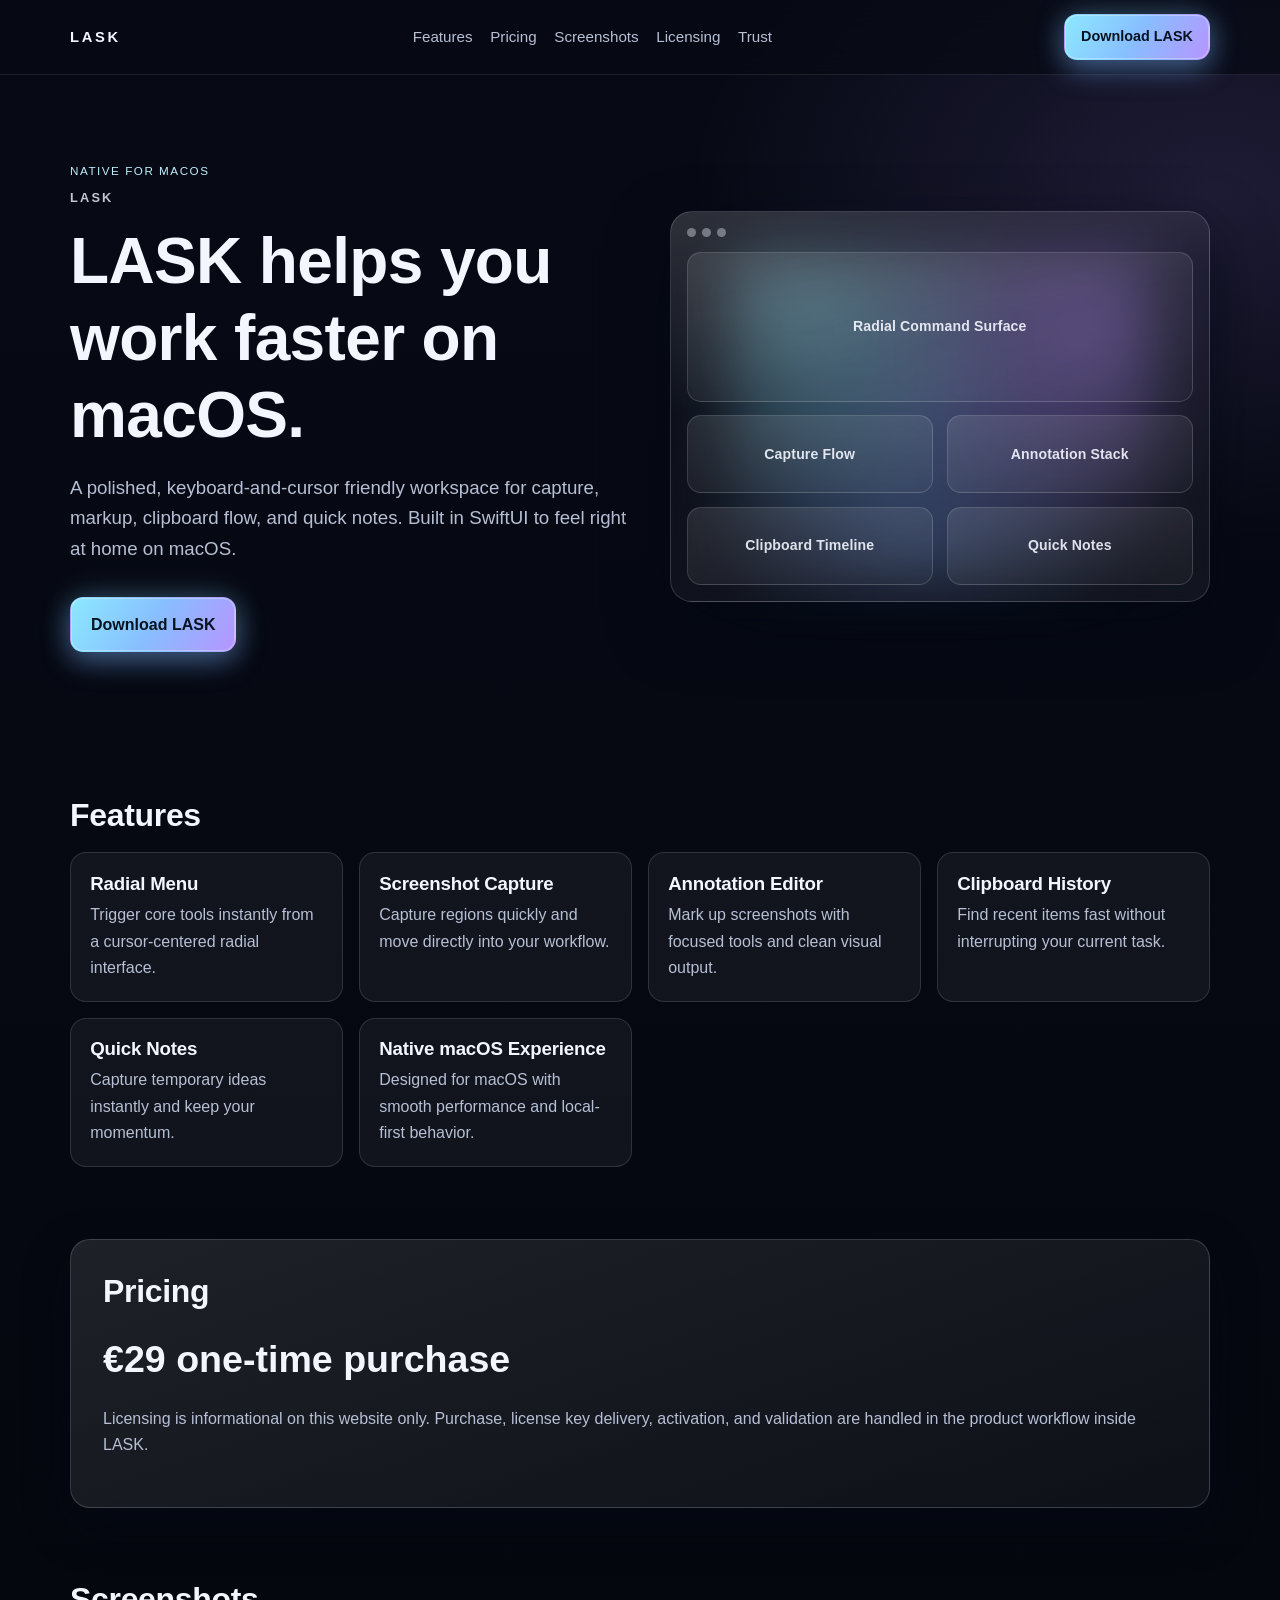
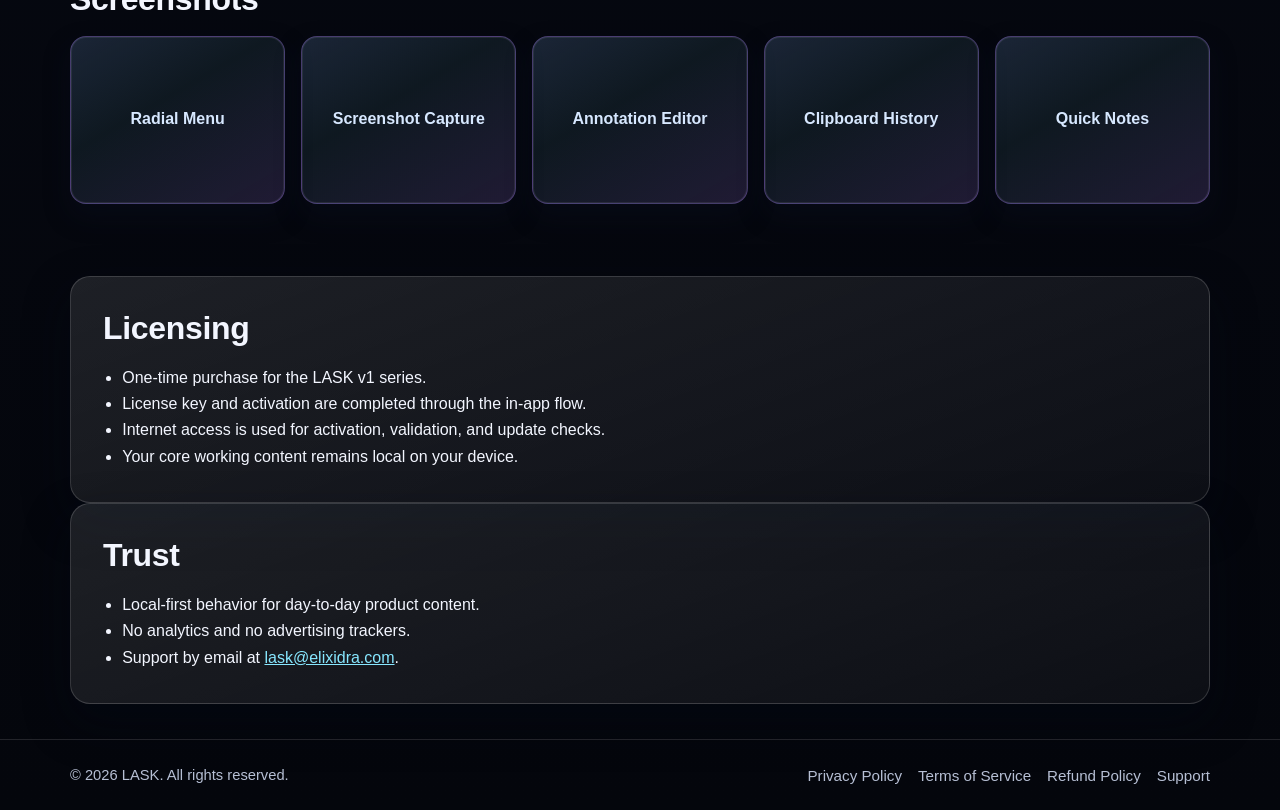
==== commit d9b8c4b1: "Redesign LASK site with premium static landing page" ====
--- a/index.html
+++ b/index.html
@@ -19,31 +19,43 @@
           <a href="#pricing">Pricing</a>
           <a href="#screenshots">Screenshots</a>
           <a href="#license">Licensing</a>
+          <a href="#trust">Trust</a>
         </div>
-        <a class="button small" href="#">Download LASK</a>
+        <a class="button button-gradient button-small" href="https://github.com/Elixidra/lask-updates/releases">Download LASK</a>
       </nav>
     </header>
 
     <main id="top">
       <section class="hero container section">
-        <p class="eyebrow">Native for macOS</p>
-        <h1>LASK helps you work faster on macOS.</h1>
-        <p class="subheadline">
-          LASK is a native macOS productivity app built around a cursor-centered radial menu for
-          screenshots, annotation, clipboard tools, notes, and quick actions.
-        </p>
-        <div class="hero-actions">
-          <a class="button" href="#">Buy License — €29</a>
-          <a class="button secondary" href="#">Download LASK</a>
+        <div class="hero-copy">
+          <p class="eyebrow">Native for macOS</p>
+          <p class="brand-presence">LASK</p>
+          <h1>LASK helps you work faster on macOS.</h1>
+          <p class="subheadline">
+            A polished, keyboard-and-cursor friendly workspace for capture, markup, clipboard flow,
+            and quick notes. Built in SwiftUI to feel right at home on macOS.
+          </p>
+          <div class="hero-actions">
+            <a class="button button-gradient" href="https://github.com/Elixidra/lask-updates/releases">Download LASK</a>
+          </div>
         </div>
-      </section>
-
-      <section id="pricing" class="container section card">
-        <h2>Simple pricing</h2>
-        <p class="price">€29 one-time purchase</p>
-        <p class="muted">
-          Your purchase covers the full LASK v1 series. No subscription. No recurring billing.
-        </p>
+        <div class="hero-visual" aria-hidden="true">
+          <div class="hero-glow"></div>
+          <div class="showcase-card">
+            <div class="showcase-header">
+              <span class="dot"></span><span class="dot"></span><span class="dot"></span>
+            </div>
+            <div class="showcase-body">
+              <div class="preview-tile large">Radial Command Surface</div>
+              <div class="preview-grid">
+                <div class="preview-tile">Capture Flow</div>
+                <div class="preview-tile">Annotation Stack</div>
+                <div class="preview-tile">Clipboard Timeline</div>
+                <div class="preview-tile">Quick Notes</div>
+              </div>
+            </div>
+          </div>
+        </div>
       </section>
 
       <section id="features" class="container section">
@@ -58,22 +70,31 @@
             <p>Capture regions quickly and move directly into your workflow.</p>
           </article>
           <article class="feature-card">
-            <h3>Annotation</h3>
-            <p>Mark up screenshots with clean, focused annotation tools.</p>
+            <h3>Annotation Editor</h3>
+            <p>Mark up screenshots with focused tools and clean visual output.</p>
           </article>
           <article class="feature-card">
             <h3>Clipboard History</h3>
-            <p>Access recent clipboard entries without breaking your flow.</p>
+            <p>Find recent items fast without interrupting your current task.</p>
           </article>
           <article class="feature-card">
             <h3>Quick Notes</h3>
-            <p>Capture temporary notes and ideas with minimal friction.</p>
+            <p>Capture temporary ideas instantly and keep your momentum.</p>
           </article>
           <article class="feature-card">
             <h3>Native macOS Experience</h3>
-            <p>Designed for macOS with a smooth, lightweight, local-first feel.</p>
+            <p>Designed for macOS with smooth performance and local-first behavior.</p>
           </article>
         </div>
+      </section>
+
+      <section id="pricing" class="container section card">
+        <h2>Pricing</h2>
+        <p class="price">€29 one-time purchase</p>
+        <p class="muted">
+          Licensing is informational on this website only. Purchase, license key delivery,
+          activation, and validation are handled in the product workflow inside LASK.
+        </p>
       </section>
 
       <section id="screenshots" class="container section">
@@ -88,18 +109,19 @@
       </section>
 
       <section id="license" class="container section card">
-        <h2>Licensing & activation</h2>
-        <p>
-          After purchase, you receive a license key. LASK uses online access for activation,
-          validation, and update checks. In normal usage, your content remains local on your
-          device.
-        </p>
+        <h2>Licensing</h2>
+        <ul class="trust-list">
+          <li>One-time purchase for the LASK v1 series.</li>
+          <li>License key and activation are completed through the in-app flow.</li>
+          <li>Internet access is used for activation, validation, and update checks.</li>
+          <li>Your core working content remains local on your device.</li>
+        </ul>
       </section>
 
       <section id="trust" class="container section card">
         <h2>Trust</h2>
         <ul class="trust-list">
-          <li>Local-first behavior for your day-to-day content.</li>
+          <li>Local-first behavior for day-to-day product content.</li>
           <li>No analytics and no advertising trackers.</li>
           <li>Support by email at <a href="mailto:lask@elixidra.com">lask@elixidra.com</a>.</li>
         </ul>
--- a/styles.css
+++ b/styles.css
@@ -1,12 +1,14 @@
 :root {
-  --bg: #070a12;
-  --bg-soft: #0d1220;
-  --card: rgba(255, 255, 255, 0.04);
-  --border: rgba(255, 255, 255, 0.12);
-  --text: #e8edf8;
-  --muted: #a2aec4;
-  --accent: #8ee7ff;
-  --accent-strong: #77d7ff;
+  --bg-base: #05070f;
+  --bg-secondary: #0c1020;
+  --surface: rgba(255, 255, 255, 0.05);
+  --surface-strong: rgba(255, 255, 255, 0.09);
+  --border: rgba(255, 255, 255, 0.16);
+  --text: #f3f6ff;
+  --muted: #b6bfd4;
+  --brand-cyan: #87e7ff;
+  --brand-blue: #78a6ff;
+  --brand-violet: #af87ff;
 }
 
 * {
@@ -21,15 +23,20 @@
   margin: 0;
   font-family: -apple-system, BlinkMacSystemFont, "SF Pro Text", "SF Pro Display", "Segoe UI", sans-serif;
   color: var(--text);
+  line-height: 1.65;
   background:
-    radial-gradient(900px 500px at 20% -10%, rgba(111, 201, 255, 0.17), transparent),
-    radial-gradient(700px 420px at 90% 10%, rgba(165, 108, 255, 0.14), transparent),
-    linear-gradient(180deg, #070a12 0%, #05070d 100%);
-  line-height: 1.6;
+    radial-gradient(950px 560px at 20% -15%, rgba(126, 238, 255, 0.16), transparent 62%),
+    radial-gradient(850px 560px at 95% 8%, rgba(173, 135, 255, 0.14), transparent 62%),
+    radial-gradient(720px 500px at 50% 115%, rgba(99, 134, 255, 0.14), transparent 64%),
+    linear-gradient(180deg, #070a15 0%, #04060c 100%);
+}
+
+a {
+  color: var(--brand-cyan);
 }
 
 .container {
-  width: min(1100px, 92%);
+  width: min(1140px, 92%);
   margin: 0 auto;
 }
 
@@ -41,13 +48,13 @@
   position: sticky;
   top: 0;
   z-index: 100;
-  background: rgba(7, 10, 18, 0.74);
-  border-bottom: 1px solid var(--border);
-  backdrop-filter: blur(10px);
+  backdrop-filter: blur(16px);
+  background: rgba(8, 11, 20, 0.72);
+  border-bottom: 1px solid rgba(255, 255, 255, 0.09);
 }
 
 .nav {
-  min-height: 70px;
+  min-height: 74px;
   display: flex;
   align-items: center;
   justify-content: space-between;
@@ -58,12 +65,13 @@
   color: var(--text);
   text-decoration: none;
   font-weight: 700;
-  letter-spacing: 0.06em;
+  letter-spacing: 0.18em;
+  font-size: 0.92rem;
 }
 
 .nav-links {
   display: flex;
-  gap: 1rem;
+  gap: 1.1rem;
   flex-wrap: wrap;
 }
 
@@ -71,6 +79,8 @@
 .footer-links a {
   color: var(--muted);
   text-decoration: none;
+  font-size: 0.95rem;
+  transition: color 180ms ease;
 }
 
 .nav-links a:hover,
@@ -78,69 +88,181 @@
   color: var(--text);
 }
 
+h1,
+h2,
+h3 {
+  line-height: 1.2;
+  letter-spacing: -0.01em;
+  margin-top: 0;
+}
+
+h2 {
+  font-size: clamp(1.5rem, 2.5vw, 2rem);
+  margin-bottom: 1.1rem;
+}
+
+.hero {
+  display: grid;
+  grid-template-columns: 1.05fr 1fr;
+  gap: 2rem;
+  align-items: center;
+  padding-top: 86px;
+}
+
+.eyebrow {
+  color: #bceeff;
+  text-transform: uppercase;
+  letter-spacing: 0.13em;
+  font-size: 0.73rem;
+  margin: 0;
+}
+
+.brand-presence {
+  margin: 0.45rem 0 0;
+  color: rgba(243, 246, 255, 0.8);
+  font-weight: 600;
+  letter-spacing: 0.17em;
+  font-size: 0.8rem;
+}
+
 .hero h1 {
-  margin: 0;
-  font-size: clamp(2rem, 6vw, 3.6rem);
-  line-height: 1.1;
-  max-width: 780px;
-}
-
-.eyebrow {
-  color: var(--accent);
-  text-transform: uppercase;
-  letter-spacing: 0.1em;
-  font-size: 0.75rem;
-  margin-bottom: 0.8rem;
+  margin: 0.9rem 0 0;
+  font-size: clamp(2.05rem, 5.6vw, 4rem);
+  max-width: 700px;
 }
 
 .subheadline {
   color: var(--muted);
-  max-width: 800px;
-  font-size: 1.1rem;
+  font-size: clamp(1.03rem, 2.1vw, 1.17rem);
   margin-top: 1.2rem;
+  max-width: 640px;
 }
 
 .hero-actions {
   margin-top: 2rem;
   display: flex;
-  gap: 0.8rem;
-  flex-wrap: wrap;
+  gap: 1rem;
 }
 
 .button {
   display: inline-flex;
   align-items: center;
   justify-content: center;
+  border-radius: 13px;
   border: 1px solid transparent;
-  border-radius: 12px;
-  padding: 0.75rem 1.1rem;
+  font-weight: 650;
+  text-decoration: none;
+  padding: 0.84rem 1.25rem;
+  transition: transform 180ms ease, box-shadow 180ms ease, border-color 180ms ease;
+}
+
+.button-gradient {
+  color: #061321;
+  background-image: linear-gradient(120deg, #8ce8ff 0%, #88beff 50%, #b695ff 100%);
+  box-shadow:
+    0 10px 28px rgba(120, 166, 255, 0.38),
+    0 0 0 1px rgba(255, 255, 255, 0.3) inset,
+    0 0 32px rgba(135, 231, 255, 0.24);
+}
+
+.button-gradient:hover {
+  transform: translateY(-1px);
+  box-shadow:
+    0 14px 30px rgba(120, 166, 255, 0.44),
+    0 0 0 1px rgba(255, 255, 255, 0.36) inset,
+    0 0 36px rgba(175, 135, 255, 0.3);
+}
+
+.button-small {
+  padding: 0.64rem 1rem;
+  font-size: 0.9rem;
+}
+
+.hero-visual {
+  position: relative;
+  min-height: 430px;
+  display: flex;
+  align-items: center;
+}
+
+.hero-glow {
+  position: absolute;
+  inset: 14% 10% 8%;
+  border-radius: 28px;
+  background:
+    radial-gradient(circle at 20% 20%, rgba(135, 231, 255, 0.38), transparent 50%),
+    radial-gradient(circle at 82% 25%, rgba(176, 136, 255, 0.38), transparent 54%),
+    radial-gradient(circle at 44% 80%, rgba(120, 166, 255, 0.32), transparent 60%);
+  filter: blur(26px);
+}
+
+.showcase-card {
+  position: relative;
+  z-index: 1;
+  width: 100%;
+  border-radius: 22px;
+  border: 1px solid var(--border);
+  padding: 1rem;
+  background: linear-gradient(165deg, rgba(255, 255, 255, 0.16), rgba(255, 255, 255, 0.03) 38%, rgba(255, 255, 255, 0.05));
+  box-shadow: 0 24px 60px rgba(2, 8, 19, 0.6);
+  backdrop-filter: blur(12px);
+}
+
+.showcase-header {
+  display: flex;
+  gap: 0.4rem;
+  margin-bottom: 0.9rem;
+}
+
+.dot {
+  width: 9px;
+  height: 9px;
+  border-radius: 999px;
+  background: rgba(243, 246, 255, 0.38);
+}
+
+.showcase-body {
+  display: grid;
+  gap: 0.85rem;
+}
+
+.preview-grid {
+  display: grid;
+  grid-template-columns: repeat(2, minmax(0, 1fr));
+  gap: 0.85rem;
+}
+
+.preview-tile {
+  min-height: 78px;
+  border-radius: 14px;
+  border: 1px solid rgba(255, 255, 255, 0.15);
+  background: linear-gradient(170deg, rgba(255, 255, 255, 0.1), rgba(255, 255, 255, 0.03));
+  color: rgba(243, 246, 255, 0.9);
+  display: flex;
+  align-items: center;
+  justify-content: center;
+  text-align: center;
+  font-size: 0.88rem;
   font-weight: 600;
-  text-decoration: none;
-  background: linear-gradient(135deg, var(--accent), var(--accent-strong));
-  color: #001018;
-}
-
-.button.secondary {
-  color: var(--text);
-  background: rgba(255, 255, 255, 0.06);
-  border-color: var(--border);
-}
-
-.button.small {
-  padding: 0.55rem 0.9rem;
+  letter-spacing: 0.01em;
+}
+
+.preview-tile.large {
+  min-height: 150px;
 }
 
 .card {
   border: 1px solid var(--border);
-  border-radius: 18px;
-  background: linear-gradient(160deg, rgba(255, 255, 255, 0.06), rgba(255, 255, 255, 0.03));
-  padding: 1.8rem;
+  border-radius: 20px;
+  background: linear-gradient(160deg, rgba(255, 255, 255, 0.1), rgba(255, 255, 255, 0.04));
+  box-shadow: 0 18px 46px rgba(2, 8, 19, 0.45);
+  padding: 2rem;
 }
 
 .price {
-  font-size: clamp(1.5rem, 4vw, 2.2rem);
+  margin: 0.3rem 0;
+  font-size: clamp(1.7rem, 4vw, 2.35rem);
   font-weight: 700;
-  margin: 0.3rem 0;
 }
 
 .muted {
@@ -153,19 +275,18 @@
 }
 
 .cards-3 {
-  grid-template-columns: repeat(auto-fit, minmax(220px, 1fr));
+  grid-template-columns: repeat(auto-fit, minmax(230px, 1fr));
 }
 
 .feature-card {
-  border: 1px solid var(--border);
+  border: 1px solid rgba(255, 255, 255, 0.13);
   border-radius: 16px;
-  background: var(--card);
-  padding: 1rem;
+  background: var(--surface);
+  padding: 1.2rem;
 }
 
 .feature-card h3 {
-  margin-top: 0;
-  margin-bottom: 0.5rem;
+  margin-bottom: 0.45rem;
 }
 
 .feature-card p {
@@ -174,21 +295,25 @@
 }
 
 .cards-5 {
-  grid-template-columns: repeat(auto-fit, minmax(160px, 1fr));
+  grid-template-columns: repeat(auto-fit, minmax(170px, 1fr));
 }
 
 .shot-placeholder {
-  min-height: 140px;
-  border-radius: 14px;
-  border: 1px dashed rgba(142, 231, 255, 0.45);
-  background: rgba(142, 231, 255, 0.05);
-  color: #bdefff;
+  min-height: 168px;
+  border-radius: 16px;
+  border: 1px solid rgba(175, 135, 255, 0.33);
+  background:
+    linear-gradient(150deg, rgba(136, 190, 255, 0.17), rgba(135, 231, 255, 0.08) 40%, rgba(175, 135, 255, 0.16));
+  box-shadow:
+    inset 0 0 0 1px rgba(255, 255, 255, 0.08),
+    0 12px 26px rgba(9, 14, 30, 0.42);
+  color: #d7e8ff;
   display: flex;
   align-items: center;
   justify-content: center;
   text-align: center;
+  font-weight: 650;
   padding: 1rem;
-  font-weight: 600;
 }
 
 .trust-list {
@@ -197,8 +322,8 @@
 }
 
 .site-footer {
-  border-top: 1px solid var(--border);
-  margin-top: 2rem;
+  margin-top: 2.2rem;
+  border-top: 1px solid rgba(255, 255, 255, 0.12);
   padding: 1.4rem 0;
 }
 
@@ -208,6 +333,8 @@
   justify-content: space-between;
   gap: 1rem;
   flex-wrap: wrap;
+  color: var(--muted);
+  font-size: 0.92rem;
 }
 
 .footer-links {
@@ -216,14 +343,53 @@
   flex-wrap: wrap;
 }
 
+.page-simple .section {
+  padding-top: 92px;
+}
+
+.page-simple .card {
+  max-width: 860px;
+}
+
+.back-link {
+  display: inline-block;
+  margin-top: 1rem;
+}
+
+@media (max-width: 920px) {
+  .hero {
+    grid-template-columns: 1fr;
+    gap: 1.4rem;
+    padding-top: 72px;
+  }
+
+  .hero-visual {
+    min-height: 360px;
+  }
+}
+
 @media (max-width: 760px) {
+  .section {
+    padding: 60px 0;
+  }
+
   .nav {
     flex-wrap: wrap;
-    padding: 0.6rem 0;
+    padding: 0.65rem 0;
   }
 
   .nav-links {
     order: 3;
     width: 100%;
-  }
-}
+    gap: 0.8rem;
+  }
+
+  .hero-visual {
+    min-height: 310px;
+  }
+
+  .showcase-card,
+  .card {
+    padding: 1.25rem;
+  }
+}
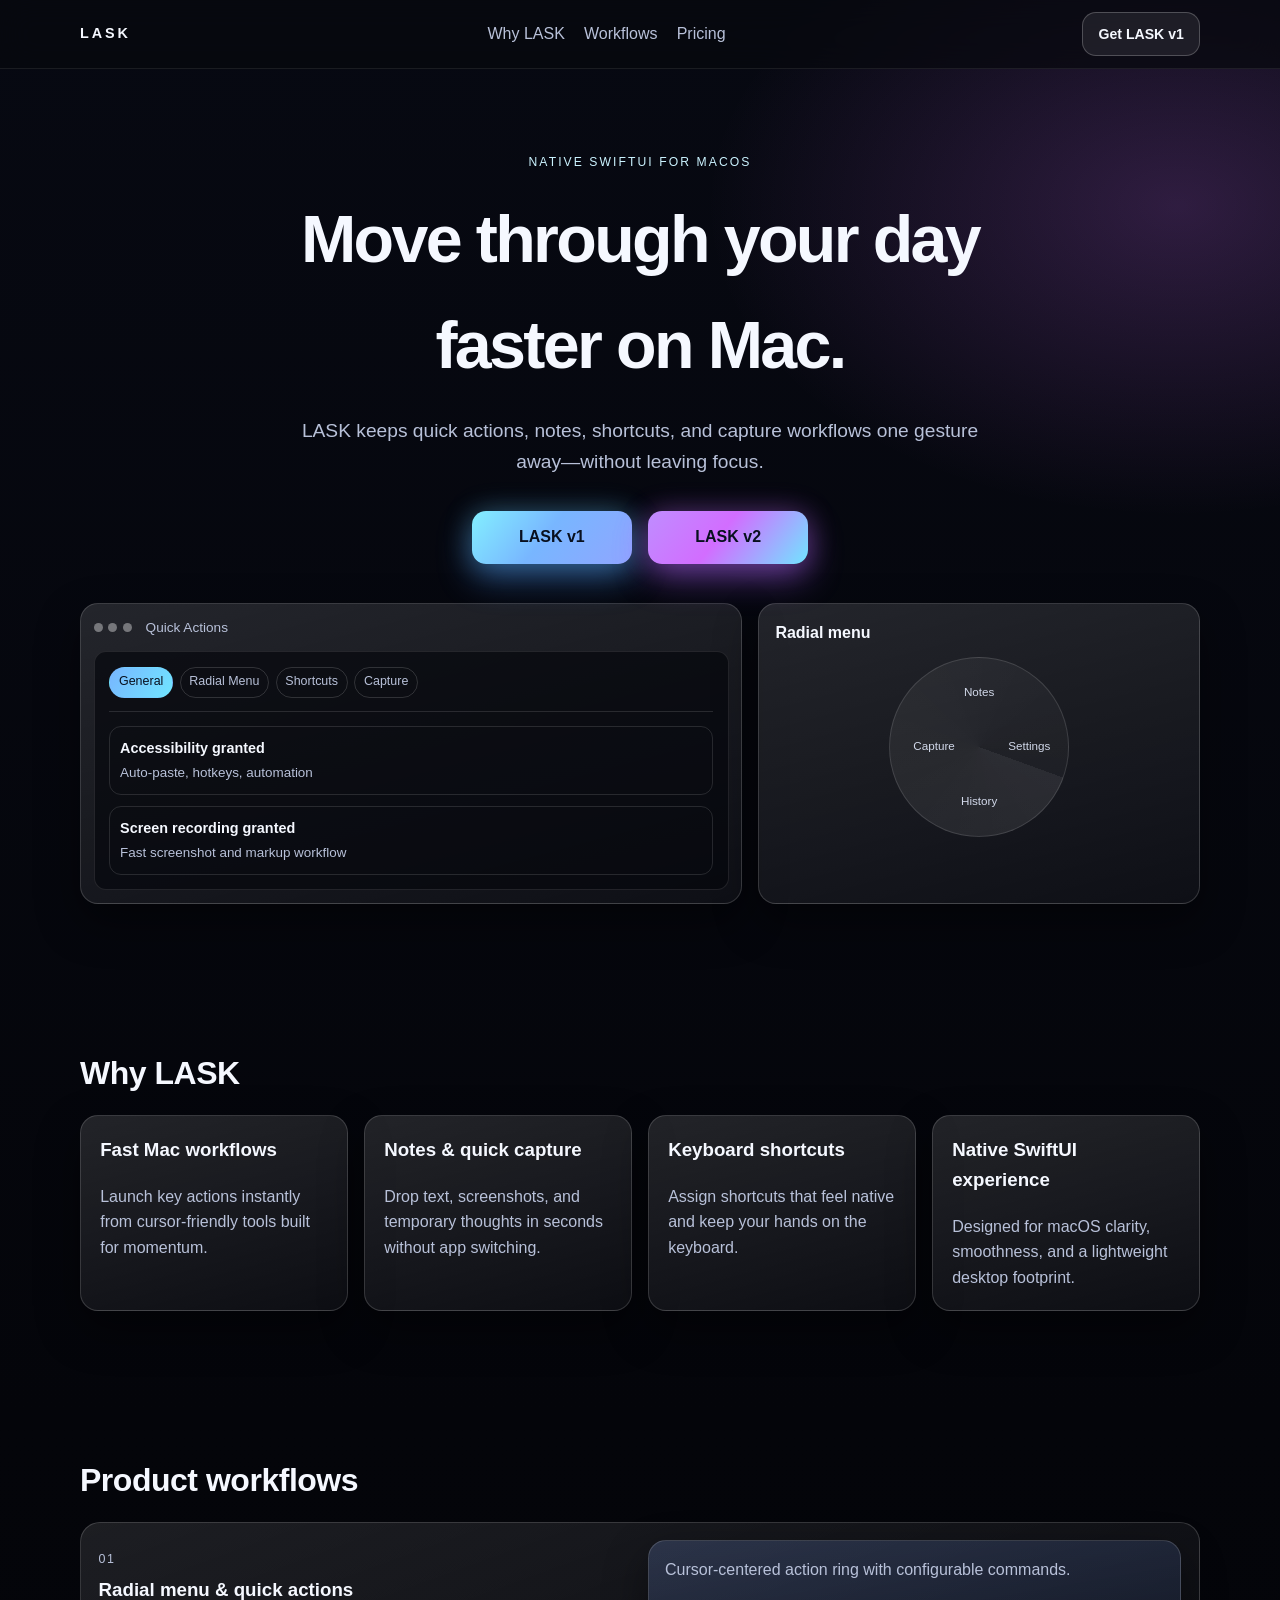
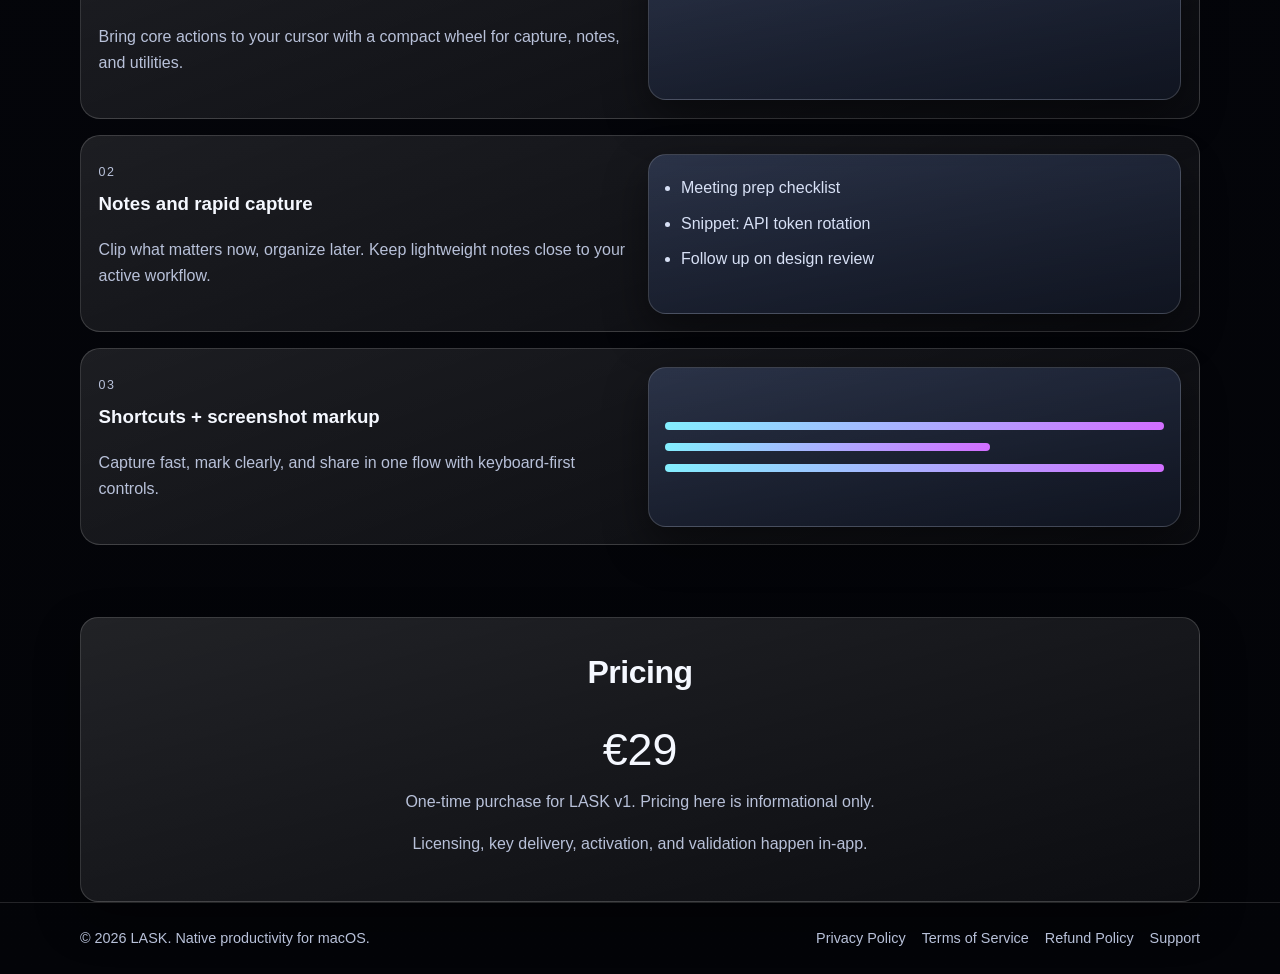
==== commit f6282411: "Rebuild LASK landing page with premium product-first design" ====
--- a/index.html
+++ b/index.html
@@ -3,10 +3,10 @@
   <head>
     <meta charset="UTF-8" />
     <meta name="viewport" content="width=device-width, initial-scale=1.0" />
-    <title>LASK | Native macOS Productivity App</title>
+    <title>LASK | Native macOS Productivity, Faster</title>
     <meta
       name="description"
-      content="LASK is a native macOS productivity app with a cursor-centered radial menu for screenshots, annotation, clipboard tools, notes, and quick actions."
+      content="LASK is a native SwiftUI productivity app for macOS with fast quick actions, notes, shortcuts, screenshots, and lightweight workflow tools."
     />
     <link rel="stylesheet" href="styles.css" />
   </head>
@@ -15,122 +15,136 @@
       <nav class="nav container">
         <a class="logo" href="#top" aria-label="LASK home">LASK</a>
         <div class="nav-links">
-          <a href="#features">Features</a>
+          <a href="#why">Why LASK</a>
+          <a href="#workflows">Workflows</a>
           <a href="#pricing">Pricing</a>
-          <a href="#screenshots">Screenshots</a>
-          <a href="#license">Licensing</a>
-          <a href="#trust">Trust</a>
         </div>
-        <a class="button button-gradient button-small" href="https://github.com/Elixidra/lask-updates/releases">Download LASK</a>
+        <a class="button button-quiet button-small" href="https://github.com/Elixidra/lask-updates/releases">Get LASK v1</a>
       </nav>
     </header>
 
     <main id="top">
       <section class="hero container section">
-        <div class="hero-copy">
-          <p class="eyebrow">Native for macOS</p>
-          <p class="brand-presence">LASK</p>
-          <h1>LASK helps you work faster on macOS.</h1>
-          <p class="subheadline">
-            A polished, keyboard-and-cursor friendly workspace for capture, markup, clipboard flow,
-            and quick notes. Built in SwiftUI to feel right at home on macOS.
-          </p>
-          <div class="hero-actions">
-            <a class="button button-gradient" href="https://github.com/Elixidra/lask-updates/releases">Download LASK</a>
-          </div>
+        <p class="eyebrow">Native SwiftUI for macOS</p>
+        <h1>Move through your day faster on Mac.</h1>
+        <p class="subheadline">
+          LASK keeps quick actions, notes, shortcuts, and capture workflows one gesture away—without leaving focus.
+        </p>
+        <div class="hero-actions">
+          <a class="button button-primary" href="https://github.com/Elixidra/lask-updates/releases">LASK v1</a>
+          <a class="button button-secondary" href="/404.html">LASK v2</a>
         </div>
-        <div class="hero-visual" aria-hidden="true">
-          <div class="hero-glow"></div>
-          <div class="showcase-card">
-            <div class="showcase-header">
-              <span class="dot"></span><span class="dot"></span><span class="dot"></span>
+
+        <div class="hero-preview" aria-label="LASK product preview">
+          <article class="window-card window-main">
+            <div class="window-topbar">
+              <span></span><span></span><span></span>
+              <p>Quick Actions</p>
             </div>
-            <div class="showcase-body">
-              <div class="preview-tile large">Radial Command Surface</div>
-              <div class="preview-grid">
-                <div class="preview-tile">Capture Flow</div>
-                <div class="preview-tile">Annotation Stack</div>
-                <div class="preview-tile">Clipboard Timeline</div>
-                <div class="preview-tile">Quick Notes</div>
+            <div class="window-body">
+              <div class="chip-row">
+                <span class="chip active">General</span>
+                <span class="chip">Radial Menu</span>
+                <span class="chip">Shortcuts</span>
+                <span class="chip">Capture</span>
+              </div>
+              <div class="setting-line"></div>
+              <div class="setting-card">
+                <strong>Accessibility granted</strong>
+                <span>Auto-paste, hotkeys, automation</span>
+              </div>
+              <div class="setting-card">
+                <strong>Screen recording granted</strong>
+                <span>Fast screenshot and markup workflow</span>
               </div>
             </div>
-          </div>
-        </div>
-      </section>
-
-      <section id="features" class="container section">
-        <h2>Features</h2>
-        <div class="grid cards-3">
-          <article class="feature-card">
-            <h3>Radial Menu</h3>
-            <p>Trigger core tools instantly from a cursor-centered radial interface.</p>
           </article>
-          <article class="feature-card">
-            <h3>Screenshot Capture</h3>
-            <p>Capture regions quickly and move directly into your workflow.</p>
-          </article>
-          <article class="feature-card">
-            <h3>Annotation Editor</h3>
-            <p>Mark up screenshots with focused tools and clean visual output.</p>
-          </article>
-          <article class="feature-card">
-            <h3>Clipboard History</h3>
-            <p>Find recent items fast without interrupting your current task.</p>
-          </article>
-          <article class="feature-card">
-            <h3>Quick Notes</h3>
-            <p>Capture temporary ideas instantly and keep your momentum.</p>
-          </article>
-          <article class="feature-card">
-            <h3>Native macOS Experience</h3>
-            <p>Designed for macOS with smooth performance and local-first behavior.</p>
+          <article class="window-card window-side">
+            <h3>Radial menu</h3>
+            <div class="radial-wheel">
+              <span>Notes</span><span>Capture</span><span>History</span><span>Settings</span>
+            </div>
           </article>
         </div>
       </section>
 
-      <section id="pricing" class="container section card">
-        <h2>Pricing</h2>
-        <p class="price">€29 one-time purchase</p>
-        <p class="muted">
-          Licensing is informational on this website only. Purchase, license key delivery,
-          activation, and validation are handled in the product workflow inside LASK.
-        </p>
-      </section>
-
-      <section id="screenshots" class="container section">
-        <h2>Screenshots</h2>
-        <div class="grid cards-5">
-          <div class="shot-placeholder">Radial Menu</div>
-          <div class="shot-placeholder">Screenshot Capture</div>
-          <div class="shot-placeholder">Annotation Editor</div>
-          <div class="shot-placeholder">Clipboard History</div>
-          <div class="shot-placeholder">Quick Notes</div>
+      <section id="why" class="container section">
+        <h2>Why LASK</h2>
+        <div class="grid value-grid">
+          <article class="feature-card">
+            <h3>Fast Mac workflows</h3>
+            <p>Launch key actions instantly from cursor-friendly tools built for momentum.</p>
+          </article>
+          <article class="feature-card">
+            <h3>Notes & quick capture</h3>
+            <p>Drop text, screenshots, and temporary thoughts in seconds without app switching.</p>
+          </article>
+          <article class="feature-card">
+            <h3>Keyboard shortcuts</h3>
+            <p>Assign shortcuts that feel native and keep your hands on the keyboard.</p>
+          </article>
+          <article class="feature-card">
+            <h3>Native SwiftUI experience</h3>
+            <p>Designed for macOS clarity, smoothness, and a lightweight desktop footprint.</p>
+          </article>
         </div>
       </section>
 
-      <section id="license" class="container section card">
-        <h2>Licensing</h2>
-        <ul class="trust-list">
-          <li>One-time purchase for the LASK v1 series.</li>
-          <li>License key and activation are completed through the in-app flow.</li>
-          <li>Internet access is used for activation, validation, and update checks.</li>
-          <li>Your core working content remains local on your device.</li>
-        </ul>
+      <section id="workflows" class="container section">
+        <h2>Product workflows</h2>
+        <div class="workflow-stack">
+          <article class="workflow-card">
+            <div>
+              <p class="label">01</p>
+              <h3>Radial menu & quick actions</h3>
+              <p>Bring core actions to your cursor with a compact wheel for capture, notes, and utilities.</p>
+            </div>
+            <div class="preview-frame">
+              <p>Cursor-centered action ring with configurable commands.</p>
+            </div>
+          </article>
+
+          <article class="workflow-card">
+            <div>
+              <p class="label">02</p>
+              <h3>Notes and rapid capture</h3>
+              <p>Clip what matters now, organize later. Keep lightweight notes close to your active workflow.</p>
+            </div>
+            <div class="preview-frame notes-frame">
+              <ul>
+                <li>Meeting prep checklist</li>
+                <li>Snippet: API token rotation</li>
+                <li>Follow up on design review</li>
+              </ul>
+            </div>
+          </article>
+
+          <article class="workflow-card">
+            <div>
+              <p class="label">03</p>
+              <h3>Shortcuts + screenshot markup</h3>
+              <p>Capture fast, mark clearly, and share in one flow with keyboard-first controls.</p>
+            </div>
+            <div class="preview-frame editor-frame">
+              <span class="line"></span>
+              <span class="line short"></span>
+              <span class="line"></span>
+            </div>
+          </article>
+        </div>
       </section>
 
-      <section id="trust" class="container section card">
-        <h2>Trust</h2>
-        <ul class="trust-list">
-          <li>Local-first behavior for day-to-day product content.</li>
-          <li>No analytics and no advertising trackers.</li>
-          <li>Support by email at <a href="mailto:lask@elixidra.com">lask@elixidra.com</a>.</li>
-        </ul>
+      <section id="pricing" class="container section card pricing-card">
+        <h2>Pricing</h2>
+        <p class="price">€29</p>
+        <p class="muted">One-time purchase for LASK v1. Pricing here is informational only.</p>
+        <p class="muted">Licensing, key delivery, activation, and validation happen in-app.</p>
       </section>
     </main>
 
     <footer class="site-footer">
       <div class="container footer-inner">
-        <div>© 2026 LASK. All rights reserved.</div>
+        <div>© 2026 LASK. Native productivity for macOS.</div>
         <div class="footer-links">
           <a href="privacy.html">Privacy Policy</a>
           <a href="terms.html">Terms of Service</a>
--- a/styles.css
+++ b/styles.css
@@ -1,14 +1,14 @@
 :root {
-  --bg-base: #05070f;
-  --bg-secondary: #0c1020;
-  --surface: rgba(255, 255, 255, 0.05);
-  --surface-strong: rgba(255, 255, 255, 0.09);
+  --bg: #05060a;
+  --bg-elevated: #0d1018;
+  --surface: rgba(255, 255, 255, 0.06);
+  --surface-strong: rgba(255, 255, 255, 0.1);
   --border: rgba(255, 255, 255, 0.16);
-  --text: #f3f6ff;
-  --muted: #b6bfd4;
-  --brand-cyan: #87e7ff;
-  --brand-blue: #78a6ff;
-  --brand-violet: #af87ff;
+  --text: #f5f8ff;
+  --muted: #b8c1d9;
+  --accent-1: #72e4ff;
+  --accent-2: #6f8eff;
+  --accent-3: #d26dff;
 }
 
 * {
@@ -23,20 +23,19 @@
   margin: 0;
   font-family: -apple-system, BlinkMacSystemFont, "SF Pro Text", "SF Pro Display", "Segoe UI", sans-serif;
   color: var(--text);
-  line-height: 1.65;
   background:
-    radial-gradient(950px 560px at 20% -15%, rgba(126, 238, 255, 0.16), transparent 62%),
-    radial-gradient(850px 560px at 95% 8%, rgba(173, 135, 255, 0.14), transparent 62%),
-    radial-gradient(720px 500px at 50% 115%, rgba(99, 134, 255, 0.14), transparent 64%),
-    linear-gradient(180deg, #070a15 0%, #04060c 100%);
+    radial-gradient(900px 520px at 15% -15%, rgba(114, 228, 255, 0.2), transparent 58%),
+    radial-gradient(760px 500px at 92% 8%, rgba(210, 109, 255, 0.2), transparent 62%),
+    linear-gradient(180deg, #070912 0%, #04050a 55%, #030408 100%);
+  line-height: 1.6;
 }
 
 a {
-  color: var(--brand-cyan);
+  color: inherit;
 }
 
 .container {
-  width: min(1140px, 92%);
+  width: min(1120px, 92%);
   margin: 0 auto;
 }
 
@@ -49,37 +48,34 @@
   top: 0;
   z-index: 100;
   backdrop-filter: blur(16px);
-  background: rgba(8, 11, 20, 0.72);
-  border-bottom: 1px solid rgba(255, 255, 255, 0.09);
+  background: rgba(7, 9, 15, 0.72);
+  border-bottom: 1px solid rgba(255, 255, 255, 0.08);
 }
 
 .nav {
-  min-height: 74px;
   display: flex;
   align-items: center;
   justify-content: space-between;
+  min-height: 68px;
   gap: 1rem;
 }
 
 .logo {
-  color: var(--text);
   text-decoration: none;
+  font-size: 0.9rem;
+  letter-spacing: 0.2em;
   font-weight: 700;
-  letter-spacing: 0.18em;
-  font-size: 0.92rem;
 }
 
 .nav-links {
   display: flex;
-  gap: 1.1rem;
-  flex-wrap: wrap;
+  gap: 1.2rem;
 }
 
 .nav-links a,
 .footer-links a {
-  color: var(--muted);
   text-decoration: none;
-  font-size: 0.95rem;
+  color: var(--muted);
   transition: color 180ms ease;
 }
 
@@ -90,306 +86,419 @@
 
 h1,
 h2,
-h3 {
-  line-height: 1.2;
-  letter-spacing: -0.01em;
+h3,
+p {
   margin-top: 0;
 }
 
 h2 {
-  font-size: clamp(1.5rem, 2.5vw, 2rem);
-  margin-bottom: 1.1rem;
+  font-size: clamp(1.55rem, 2.8vw, 2rem);
+  letter-spacing: -0.015em;
+  margin-bottom: 1rem;
 }
 
 .hero {
-  display: grid;
-  grid-template-columns: 1.05fr 1fr;
-  gap: 2rem;
-  align-items: center;
-  padding-top: 86px;
+  text-align: center;
+  padding-top: 84px;
 }
 
 .eyebrow {
-  color: #bceeff;
+  margin: 0;
+  font-size: 0.76rem;
   text-transform: uppercase;
-  letter-spacing: 0.13em;
-  font-size: 0.73rem;
-  margin: 0;
-}
-
-.brand-presence {
-  margin: 0.45rem 0 0;
-  color: rgba(243, 246, 255, 0.8);
-  font-weight: 600;
   letter-spacing: 0.17em;
-  font-size: 0.8rem;
+  color: #cbf3ff;
 }
 
 .hero h1 {
-  margin: 0.9rem 0 0;
-  font-size: clamp(2.05rem, 5.6vw, 4rem);
-  max-width: 700px;
+  margin: 0.85rem auto 0;
+  font-size: clamp(2.1rem, 6vw, 4.15rem);
+  letter-spacing: -0.04em;
+  max-width: 820px;
 }
 
 .subheadline {
-  color: var(--muted);
-  font-size: clamp(1.03rem, 2.1vw, 1.17rem);
-  margin-top: 1.2rem;
-  max-width: 640px;
+  margin: 1.1rem auto 0;
+  max-width: 720px;
+  color: var(--muted);
+  font-size: clamp(1rem, 2vw, 1.2rem);
 }
 
 .hero-actions {
+  display: flex;
+  justify-content: center;
+  gap: 0.9rem;
   margin-top: 2rem;
-  display: flex;
-  gap: 1rem;
+  flex-wrap: wrap;
 }
 
 .button {
   display: inline-flex;
   align-items: center;
   justify-content: center;
-  border-radius: 13px;
+  text-decoration: none;
+  border-radius: 14px;
+  padding: 0.86rem 1.3rem;
+  font-weight: 650;
   border: 1px solid transparent;
-  font-weight: 650;
-  text-decoration: none;
-  padding: 0.84rem 1.25rem;
-  transition: transform 180ms ease, box-shadow 180ms ease, border-color 180ms ease;
-}
-
-.button-gradient {
-  color: #061321;
-  background-image: linear-gradient(120deg, #8ce8ff 0%, #88beff 50%, #b695ff 100%);
-  box-shadow:
-    0 10px 28px rgba(120, 166, 255, 0.38),
-    0 0 0 1px rgba(255, 255, 255, 0.3) inset,
-    0 0 32px rgba(135, 231, 255, 0.24);
-}
-
-.button-gradient:hover {
-  transform: translateY(-1px);
-  box-shadow:
-    0 14px 30px rgba(120, 166, 255, 0.44),
-    0 0 0 1px rgba(255, 255, 255, 0.36) inset,
-    0 0 36px rgba(175, 135, 255, 0.3);
+  transition: transform 180ms ease, box-shadow 220ms ease, border-color 220ms ease;
 }
 
 .button-small {
-  padding: 0.64rem 1rem;
-  font-size: 0.9rem;
-}
-
-.hero-visual {
+  font-size: 0.88rem;
+  padding: 0.58rem 0.95rem;
+}
+
+.button-primary,
+.button-secondary {
+  min-width: 162px;
+  color: #08101f;
   position: relative;
-  min-height: 430px;
+  isolation: isolate;
+}
+
+.button-primary::before,
+.button-secondary::before {
+  content: "";
+  position: absolute;
+  inset: 0;
+  border-radius: inherit;
+  z-index: -1;
+}
+
+.button-primary::before {
+  background: linear-gradient(128deg, #83efff 0%, #78b6ff 46%, #90a5ff 100%);
+  box-shadow: 0 14px 34px rgba(78, 154, 255, 0.45), 0 0 28px rgba(114, 228, 255, 0.27);
+}
+
+.button-secondary::before {
+  background: linear-gradient(128deg, #bf8dff 0%, #d26dff 45%, #72e4ff 100%);
+  box-shadow: 0 14px 34px rgba(170, 98, 255, 0.45), 0 0 28px rgba(210, 109, 255, 0.27);
+}
+
+.button-primary:hover,
+.button-secondary:hover,
+.button-quiet:hover {
+  transform: translateY(-1px) scale(1.01);
+}
+
+.button-primary:hover::before,
+.button-secondary:hover::before {
+  box-shadow: 0 18px 40px rgba(95, 157, 255, 0.42), 0 0 35px rgba(173, 126, 255, 0.28);
+}
+
+.button-quiet {
+  border-color: rgba(255, 255, 255, 0.22);
+  background: rgba(255, 255, 255, 0.08);
+  color: var(--text);
+}
+
+.hero-preview {
+  margin-top: 2.4rem;
+  display: grid;
+  grid-template-columns: 1.2fr 0.8fr;
+  gap: 1rem;
+}
+
+.window-card,
+.card,
+.feature-card,
+.preview-frame {
+  border: 1px solid var(--border);
+  border-radius: 18px;
+  background: linear-gradient(165deg, rgba(255, 255, 255, 0.12), rgba(255, 255, 255, 0.04));
+  box-shadow: 0 18px 44px rgba(0, 0, 0, 0.45);
+}
+
+.window-card {
+  text-align: left;
+}
+
+.window-main {
+  padding: 0.8rem;
+}
+
+.window-topbar {
   display: flex;
   align-items: center;
-}
-
-.hero-glow {
-  position: absolute;
-  inset: 14% 10% 8%;
-  border-radius: 28px;
-  background:
-    radial-gradient(circle at 20% 20%, rgba(135, 231, 255, 0.38), transparent 50%),
-    radial-gradient(circle at 82% 25%, rgba(176, 136, 255, 0.38), transparent 54%),
-    radial-gradient(circle at 44% 80%, rgba(120, 166, 255, 0.32), transparent 60%);
-  filter: blur(26px);
-}
-
-.showcase-card {
-  position: relative;
-  z-index: 1;
-  width: 100%;
-  border-radius: 22px;
-  border: 1px solid var(--border);
-  padding: 1rem;
-  background: linear-gradient(165deg, rgba(255, 255, 255, 0.16), rgba(255, 255, 255, 0.03) 38%, rgba(255, 255, 255, 0.05));
-  box-shadow: 0 24px 60px rgba(2, 8, 19, 0.6);
-  backdrop-filter: blur(12px);
-}
-
-.showcase-header {
-  display: flex;
-  gap: 0.4rem;
-  margin-bottom: 0.9rem;
-}
-
-.dot {
+  gap: 0.35rem;
+  padding-bottom: 0.8rem;
+}
+
+.window-topbar span {
   width: 9px;
   height: 9px;
   border-radius: 999px;
-  background: rgba(243, 246, 255, 0.38);
-}
-
-.showcase-body {
-  display: grid;
-  gap: 0.85rem;
-}
-
-.preview-grid {
-  display: grid;
-  grid-template-columns: repeat(2, minmax(0, 1fr));
-  gap: 0.85rem;
-}
-
-.preview-tile {
-  min-height: 78px;
-  border-radius: 14px;
+  background: rgba(255, 255, 255, 0.38);
+}
+
+.window-topbar p {
+  margin: 0 0 0 0.5rem;
+  color: var(--muted);
+  font-size: 0.85rem;
+}
+
+.window-body {
+  border-radius: 12px;
+  border: 1px solid rgba(255, 255, 255, 0.1);
+  background: rgba(6, 8, 14, 0.7);
+  padding: 0.9rem;
+}
+
+.chip-row {
+  display: flex;
+  gap: 0.4rem;
+  flex-wrap: wrap;
+}
+
+.chip {
+  font-size: 0.78rem;
+  color: var(--muted);
   border: 1px solid rgba(255, 255, 255, 0.15);
-  background: linear-gradient(170deg, rgba(255, 255, 255, 0.1), rgba(255, 255, 255, 0.03));
-  color: rgba(243, 246, 255, 0.9);
-  display: flex;
+  border-radius: 999px;
+  padding: 0.28rem 0.55rem;
+}
+
+.chip.active {
+  background: linear-gradient(120deg, #78b6ff, #70e5ff);
+  color: #08101f;
+  border-color: transparent;
+}
+
+.setting-line {
+  margin: 0.85rem 0;
+  height: 1px;
+  background: rgba(255, 255, 255, 0.12);
+}
+
+.setting-card {
+  margin-top: 0.7rem;
+  border: 1px solid rgba(255, 255, 255, 0.12);
+  border-radius: 12px;
+  padding: 0.62rem;
+  display: grid;
+  gap: 0.15rem;
+}
+
+.setting-card strong {
+  font-size: 0.9rem;
+}
+
+.setting-card span {
+  color: var(--muted);
+  font-size: 0.84rem;
+}
+
+.window-side {
+  padding: 1rem;
+  display: grid;
+  gap: 0.7rem;
+  align-content: start;
+}
+
+.window-side h3 {
+  margin: 0;
+  font-size: 1rem;
+}
+
+.radial-wheel {
+  width: 180px;
+  aspect-ratio: 1;
+  margin-inline: auto;
+  border-radius: 999px;
+  border: 1px solid rgba(255, 255, 255, 0.13);
+  background: conic-gradient(from 110deg, rgba(255, 255, 255, 0.09), rgba(255, 255, 255, 0.03));
+  display: grid;
+  place-items: center;
+  position: relative;
+}
+
+.radial-wheel span {
+  position: absolute;
+  color: #d2d9ea;
+  font-size: 0.73rem;
+}
+
+.radial-wheel span:nth-child(1) { top: 14%; }
+.radial-wheel span:nth-child(2) { left: 13%; }
+.radial-wheel span:nth-child(3) { bottom: 14%; }
+.radial-wheel span:nth-child(4) { right: 10%; }
+
+.value-grid {
+  display: grid;
+  gap: 1rem;
+  grid-template-columns: repeat(auto-fit, minmax(220px, 1fr));
+}
+
+.feature-card {
+  padding: 1.2rem;
+}
+
+.feature-card p {
+  margin-bottom: 0;
+  color: var(--muted);
+}
+
+.workflow-stack {
+  display: grid;
+  gap: 1rem;
+}
+
+.workflow-card {
+  display: grid;
+  grid-template-columns: 1fr 1fr;
+  gap: 1rem;
   align-items: center;
-  justify-content: center;
-  text-align: center;
-  font-size: 0.88rem;
-  font-weight: 600;
-  letter-spacing: 0.01em;
-}
-
-.preview-tile.large {
-  min-height: 150px;
-}
-
-.card {
   border: 1px solid var(--border);
   border-radius: 20px;
-  background: linear-gradient(160deg, rgba(255, 255, 255, 0.1), rgba(255, 255, 255, 0.04));
-  box-shadow: 0 18px 46px rgba(2, 8, 19, 0.45);
-  padding: 2rem;
+  background: linear-gradient(160deg, rgba(255, 255, 255, 0.1), rgba(255, 255, 255, 0.03));
+  padding: 1.1rem;
+}
+
+.workflow-card p {
+  color: var(--muted);
+}
+
+.label {
+  font-size: 0.78rem;
+  letter-spacing: 0.12em;
+  text-transform: uppercase;
+  color: #cbf3ff;
+  margin-bottom: 0.35rem;
+}
+
+.preview-frame {
+  min-height: 160px;
+  padding: 1rem;
+  color: #d7e0f5;
+  background: linear-gradient(170deg, rgba(132, 169, 255, 0.2), rgba(17, 22, 35, 0.85));
+}
+
+.notes-frame ul {
+  margin: 0;
+  padding-left: 1rem;
+}
+
+.notes-frame li {
+  padding: 0.3rem 0;
+}
+
+.editor-frame {
+  display: grid;
+  align-content: center;
+  gap: 0.8rem;
+}
+
+.editor-frame .line {
+  display: block;
+  height: 8px;
+  border-radius: 999px;
+  background: linear-gradient(120deg, #83efff, #d26dff);
+}
+
+.editor-frame .line.short {
+  width: 65%;
+}
+
+.card {
+  padding: 1.8rem;
+}
+
+.pricing-card {
+  text-align: center;
 }
 
 .price {
-  margin: 0.3rem 0;
-  font-size: clamp(1.7rem, 4vw, 2.35rem);
-  font-weight: 700;
+  font-size: clamp(1.9rem, 5vw, 2.8rem);
+  margin: 0.2rem 0;
 }
 
 .muted {
   color: var(--muted);
 }
 
-.grid {
-  display: grid;
-  gap: 1rem;
-}
-
-.cards-3 {
-  grid-template-columns: repeat(auto-fit, minmax(230px, 1fr));
-}
-
-.feature-card {
-  border: 1px solid rgba(255, 255, 255, 0.13);
-  border-radius: 16px;
-  background: var(--surface);
-  padding: 1.2rem;
-}
-
-.feature-card h3 {
-  margin-bottom: 0.45rem;
-}
-
-.feature-card p {
-  margin: 0;
-  color: var(--muted);
-}
-
-.cards-5 {
-  grid-template-columns: repeat(auto-fit, minmax(170px, 1fr));
-}
-
-.shot-placeholder {
-  min-height: 168px;
-  border-radius: 16px;
-  border: 1px solid rgba(175, 135, 255, 0.33);
-  background:
-    linear-gradient(150deg, rgba(136, 190, 255, 0.17), rgba(135, 231, 255, 0.08) 40%, rgba(175, 135, 255, 0.16));
-  box-shadow:
-    inset 0 0 0 1px rgba(255, 255, 255, 0.08),
-    0 12px 26px rgba(9, 14, 30, 0.42);
-  color: #d7e8ff;
-  display: flex;
-  align-items: center;
-  justify-content: center;
+.site-footer {
+  padding: 1.5rem 0;
+  border-top: 1px solid rgba(255, 255, 255, 0.13);
+}
+
+.footer-inner {
+  display: flex;
+  justify-content: space-between;
+  gap: 1rem;
+  flex-wrap: wrap;
+  color: var(--muted);
+  font-size: 0.9rem;
+}
+
+.footer-links {
+  display: flex;
+  gap: 1rem;
+  flex-wrap: wrap;
+}
+
+.page-simple {
+  min-height: 100vh;
+}
+
+.page-simple .section {
+  padding-top: 100px;
+}
+
+.page-simple .card {
+  max-width: 900px;
+  background: linear-gradient(160deg, rgba(255, 255, 255, 0.11), rgba(255, 255, 255, 0.03));
+}
+
+.back-link {
+  display: inline-flex;
+  text-decoration: none;
+  border: 1px solid rgba(255, 255, 255, 0.2);
+  border-radius: 12px;
+  padding: 0.55rem 0.9rem;
+  color: var(--text);
+  margin-top: 0.9rem;
+}
+
+.coming-soon {
+  min-height: 100vh;
+  display: grid;
+  place-items: center;
   text-align: center;
-  font-weight: 650;
-  padding: 1rem;
-}
-
-.trust-list {
-  margin: 0;
-  padding-left: 1.2rem;
-}
-
-.site-footer {
-  margin-top: 2.2rem;
-  border-top: 1px solid rgba(255, 255, 255, 0.12);
-  padding: 1.4rem 0;
-}
-
-.footer-inner {
-  display: flex;
-  align-items: center;
-  justify-content: space-between;
-  gap: 1rem;
-  flex-wrap: wrap;
-  color: var(--muted);
-  font-size: 0.92rem;
-}
-
-.footer-links {
-  display: flex;
-  gap: 1rem;
-  flex-wrap: wrap;
-}
-
-.page-simple .section {
-  padding-top: 92px;
-}
-
-.page-simple .card {
-  max-width: 860px;
-}
-
-.back-link {
-  display: inline-block;
-  margin-top: 1rem;
+}
+
+.coming-card {
+  width: min(700px, 92%);
+  padding: 2.2rem;
+}
+
+.coming-card h1 {
+  font-size: clamp(2rem, 5vw, 3.5rem);
+  letter-spacing: -0.03em;
+  margin-bottom: 0.3rem;
 }
 
 @media (max-width: 920px) {
-  .hero {
+  .hero-preview,
+  .workflow-card {
     grid-template-columns: 1fr;
-    gap: 1.4rem;
-    padding-top: 72px;
-  }
-
-  .hero-visual {
-    min-height: 360px;
   }
 }
 
 @media (max-width: 760px) {
   .section {
-    padding: 60px 0;
+    padding: 58px 0;
   }
 
   .nav {
     flex-wrap: wrap;
-    padding: 0.65rem 0;
+    padding: 0.6rem 0;
   }
 
   .nav-links {
     order: 3;
     width: 100%;
-    gap: 0.8rem;
+    justify-content: center;
+    flex-wrap: wrap;
   }
-
-  .hero-visual {
-    min-height: 310px;
-  }
-
-  .showcase-card,
-  .card {
-    padding: 1.25rem;
-  }
-}
+}
